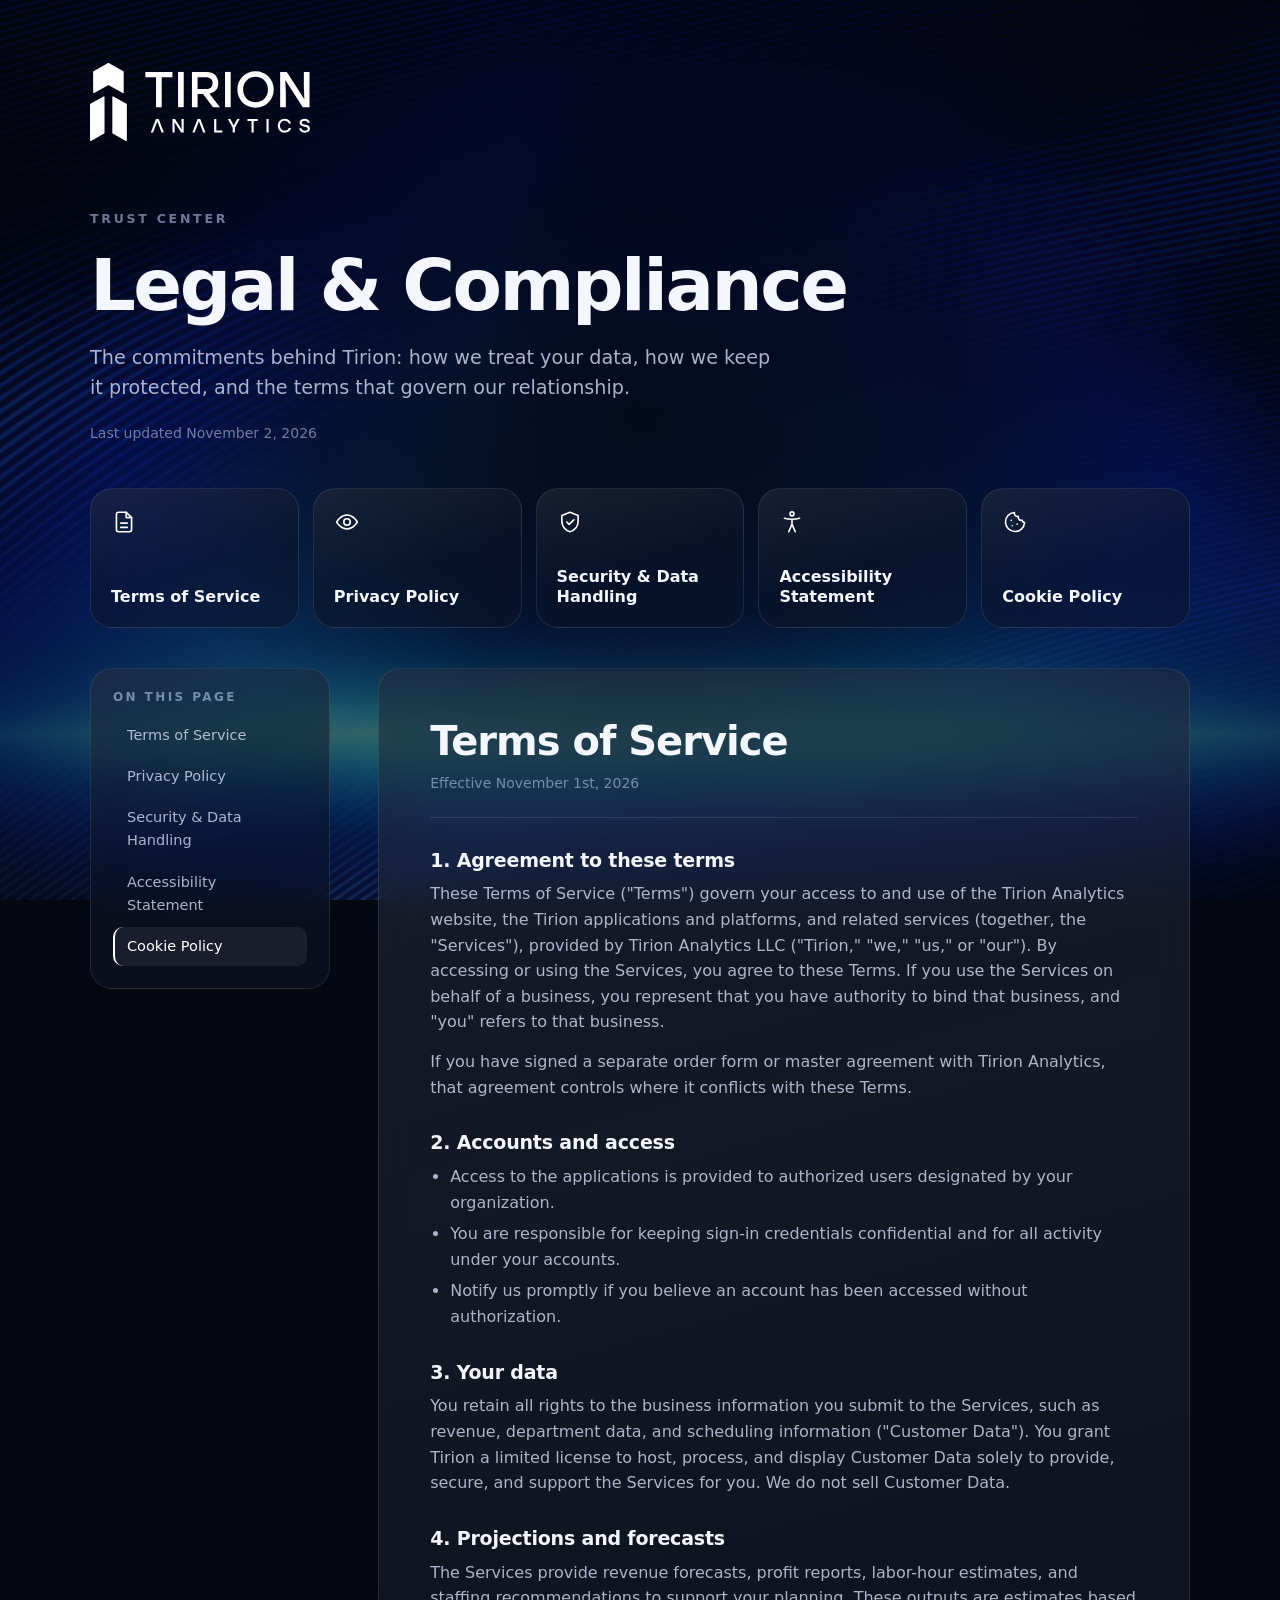
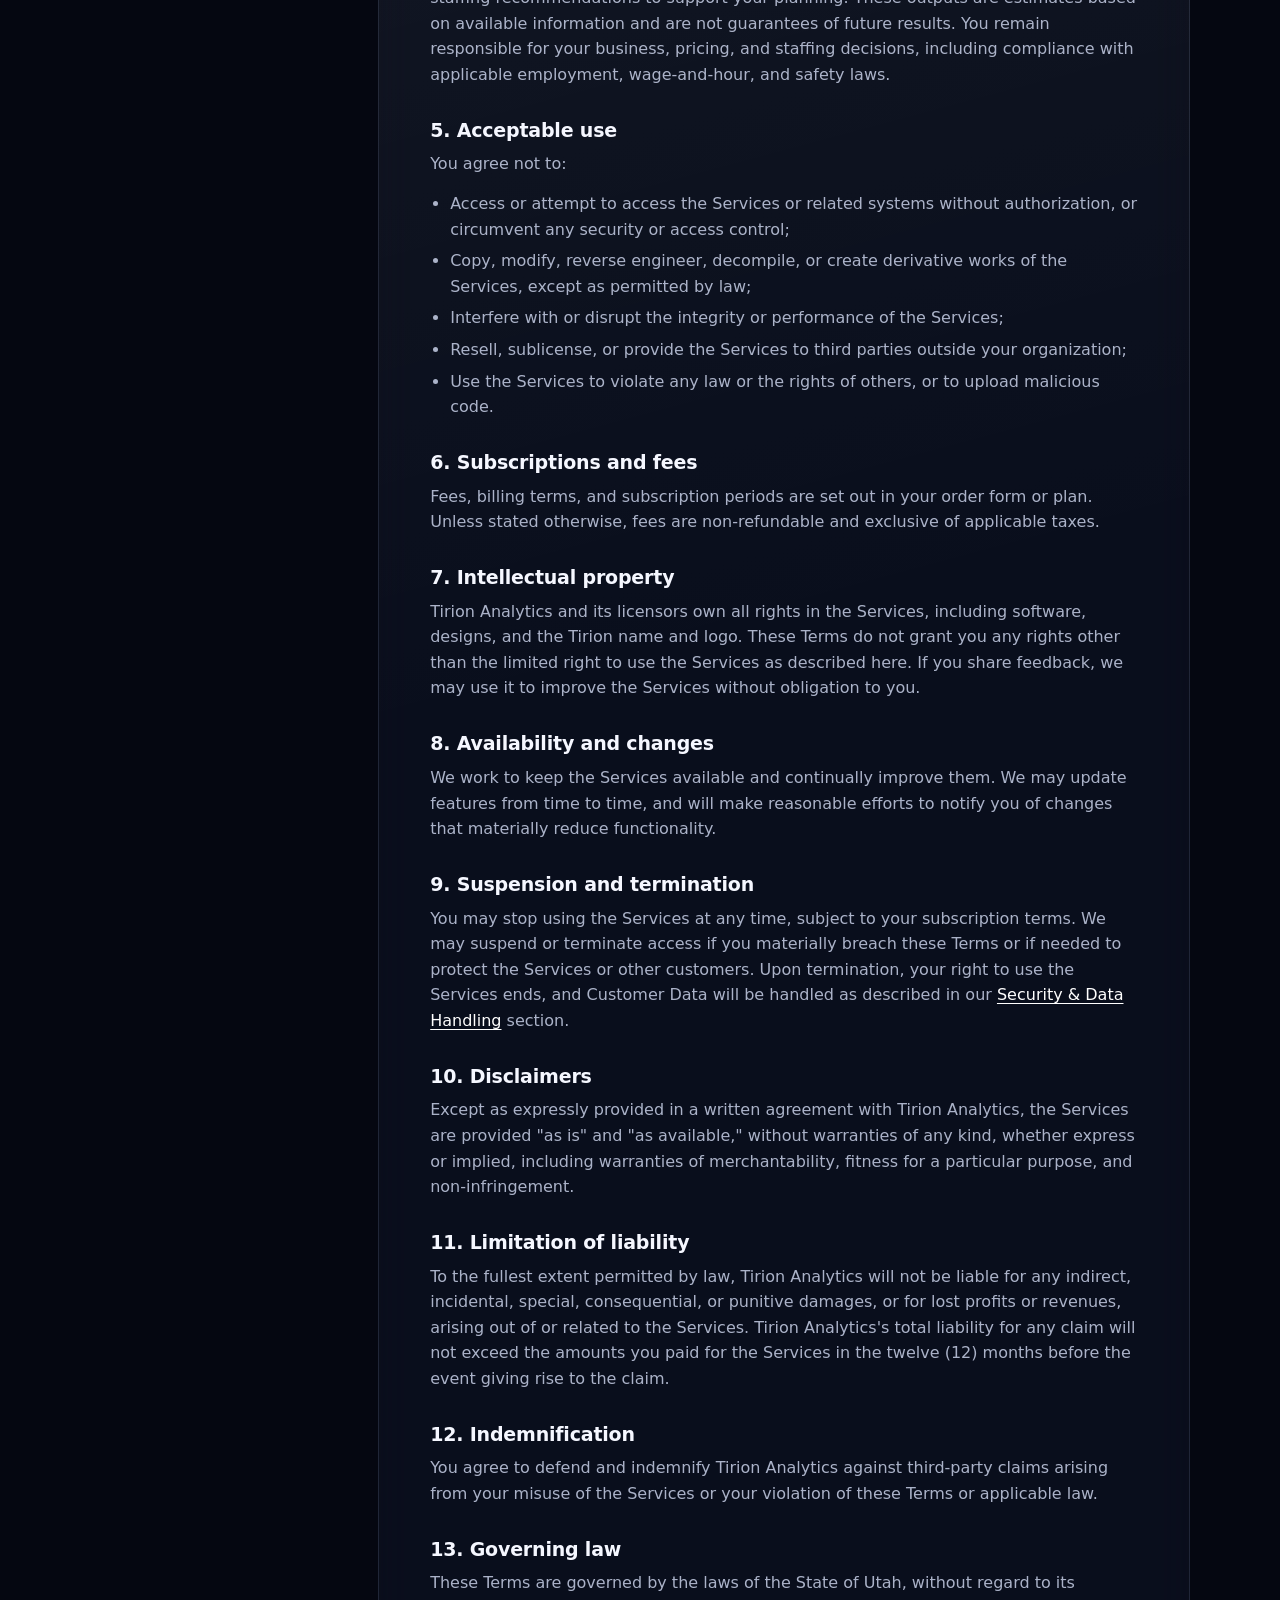
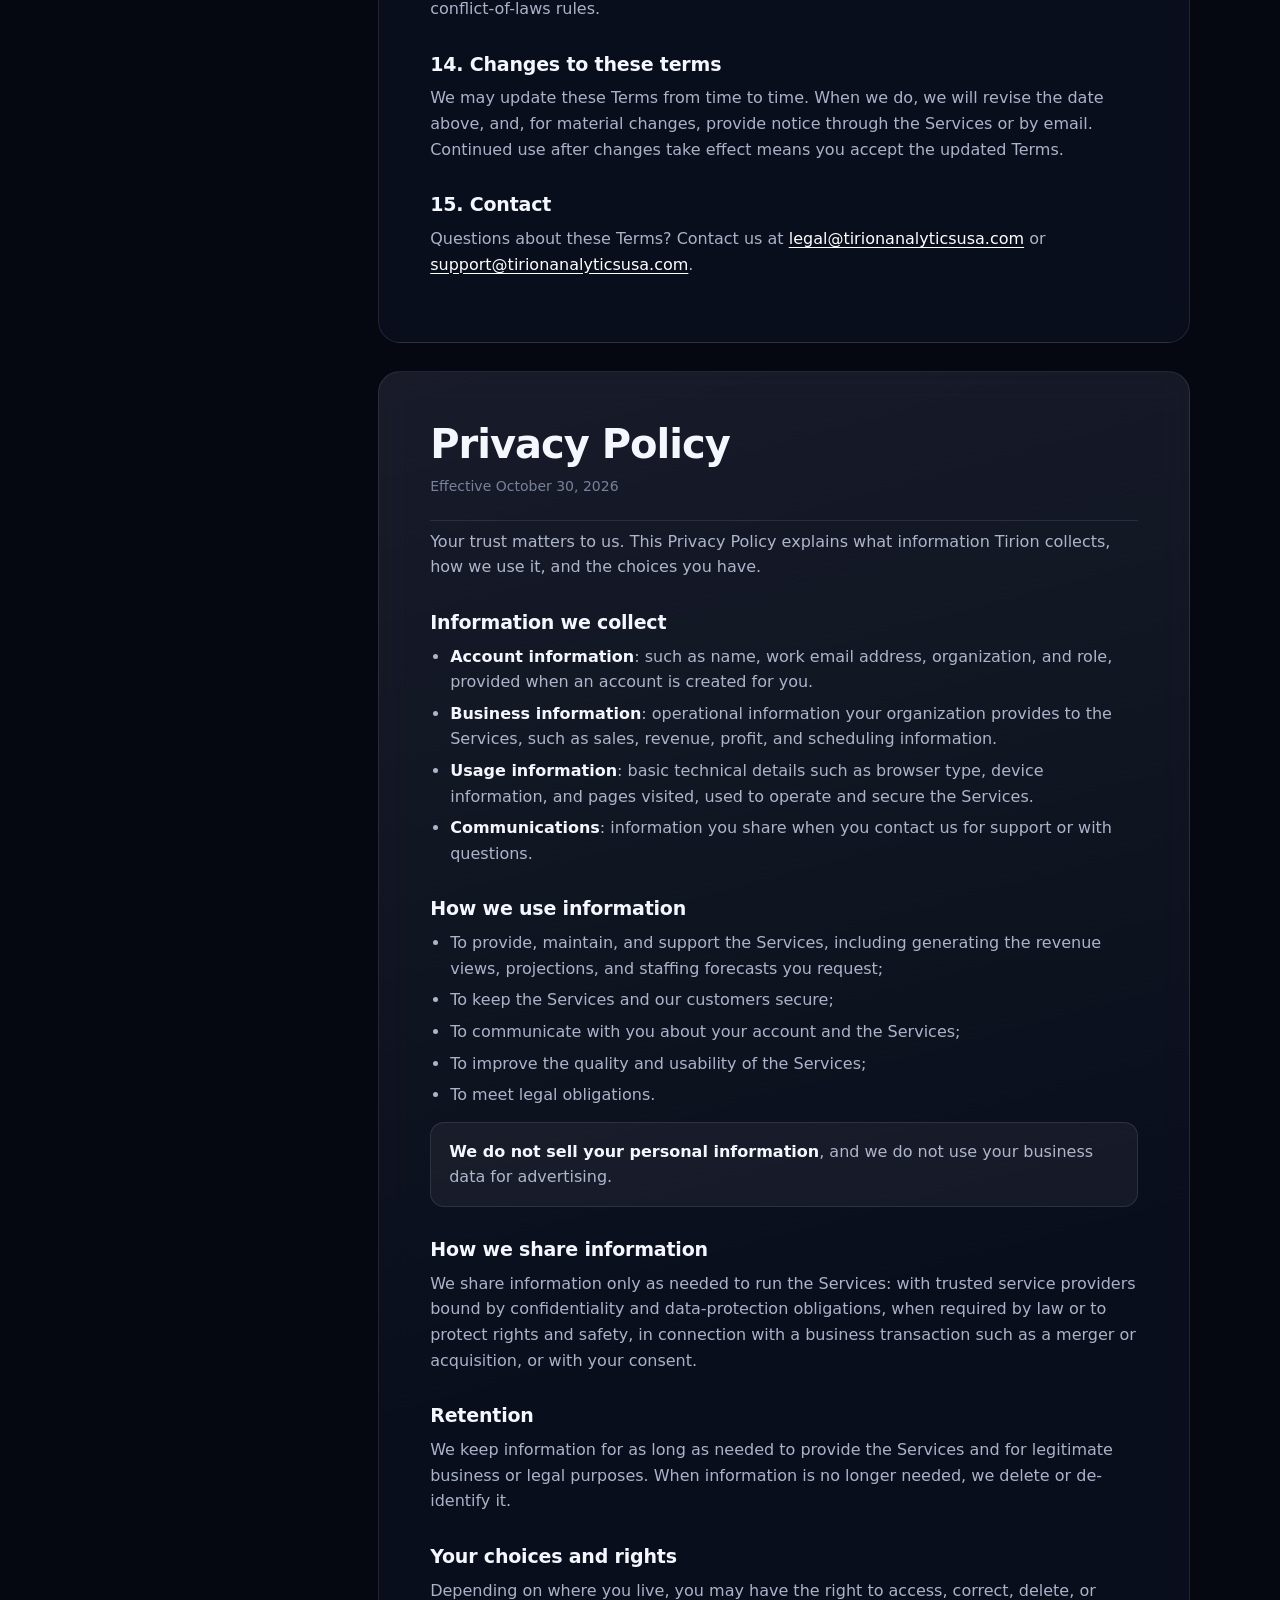
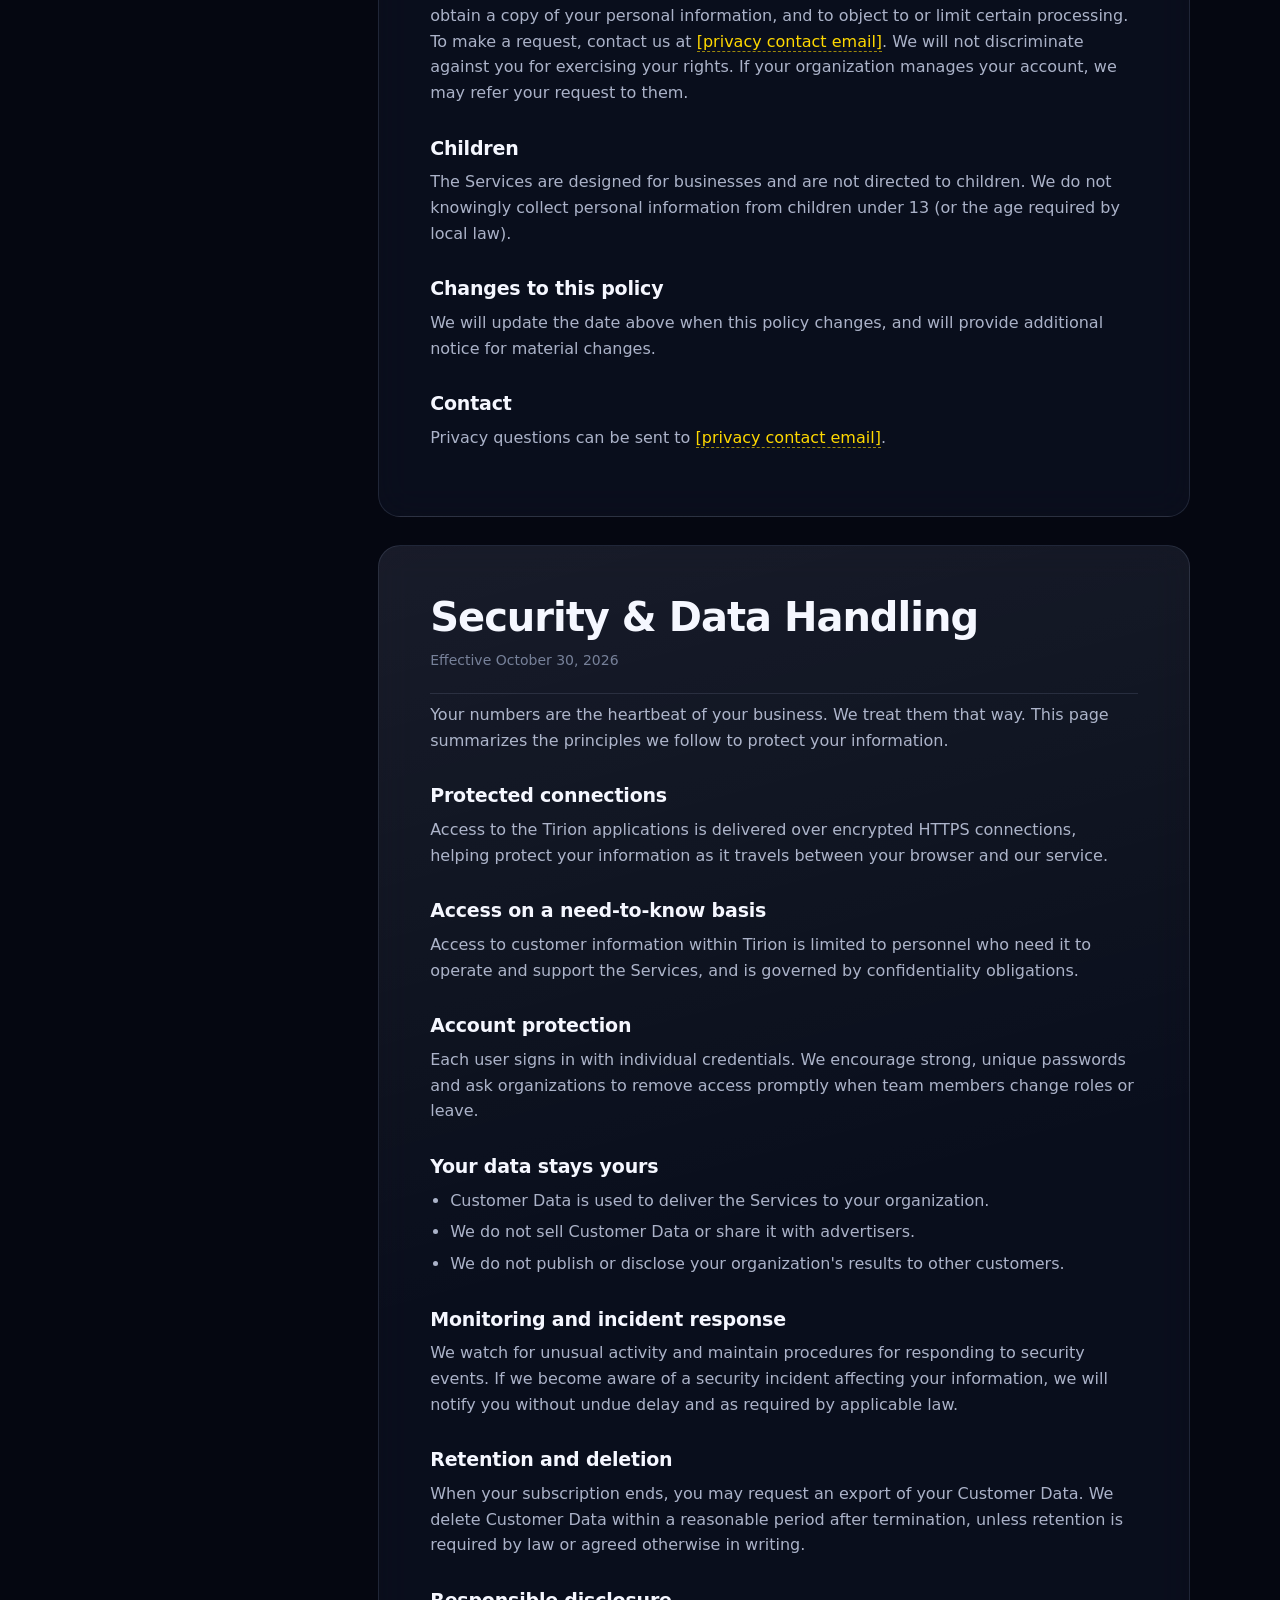
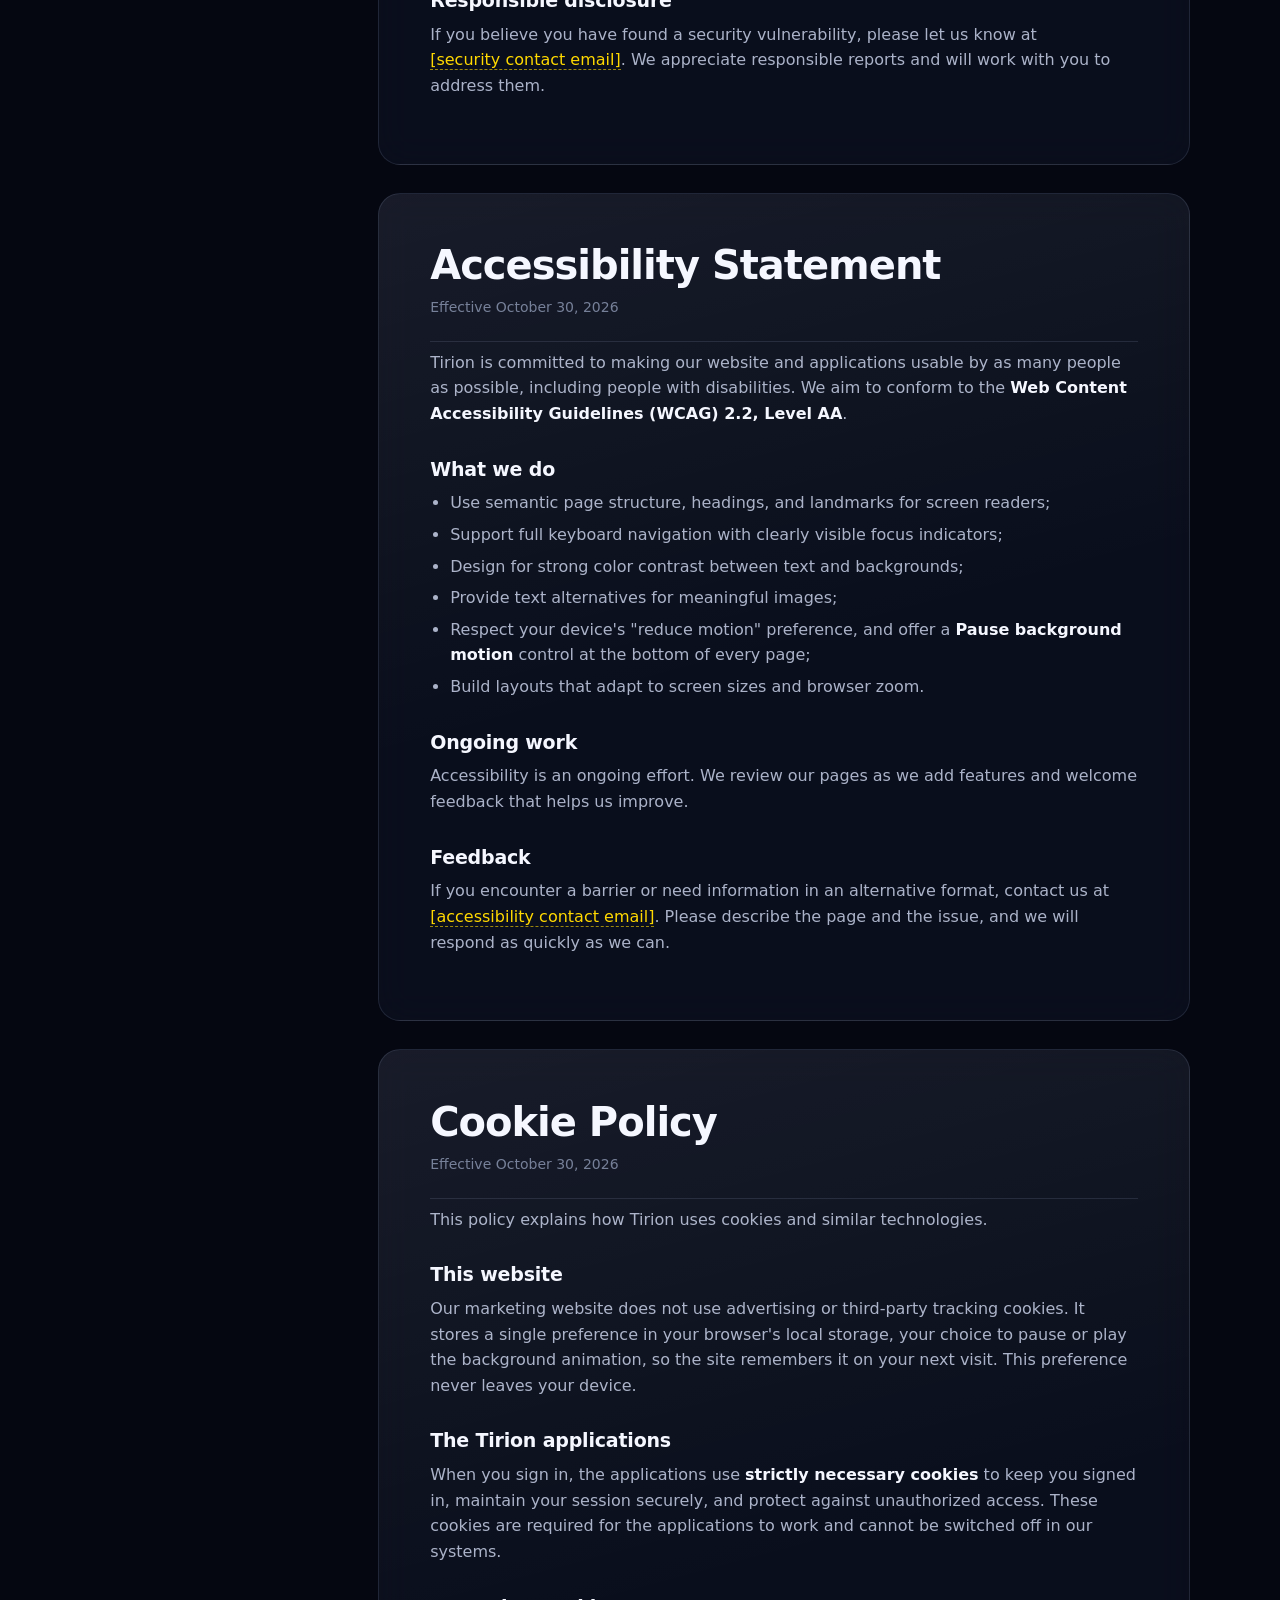
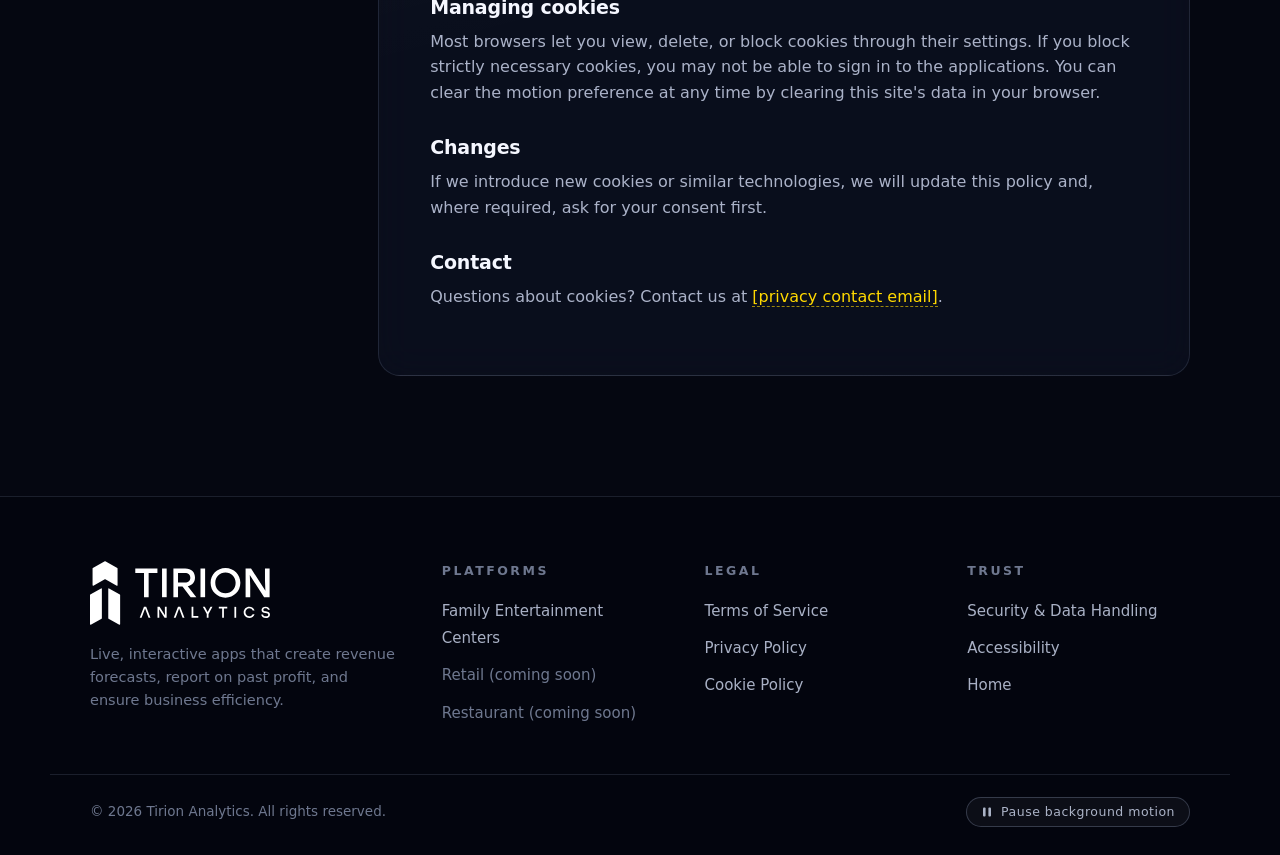
==== compliance.html @ 9e5b2a6c "Update Terms of Service (effective November 1st, 2026) Replace the Terms section with the reviewed t" ====
<!doctype html>
<html lang="en">
<head>
  <meta charset="utf-8">
  <meta name="viewport" content="width=device-width, initial-scale=1">
  <meta name="theme-color" content="#050711">
  <title>Legal &amp; Compliance | Tirion Analytics</title>
  <meta name="description" content="Tirion Analytics Terms of Service, Privacy Policy, Security & Data Handling, Accessibility Statement, and Cookie Policy.">
  <link rel="icon" href="assets/favicon.svg" type="image/svg+xml">
  <link rel="stylesheet" href="assets/site.css?v=2">
  <script>document.documentElement.classList.add('js');</script>
</head>
<body class="page-legal" data-theme="blue">
  <a class="skip" href="#main">Skip to content</a>

  <div class="scene" aria-hidden="true">
    <canvas id="waves"></canvas>
    <canvas id="prism"></canvas>
    <div class="scrim"></div>
    <div class="vignette"></div>
    <div class="veil"></div>
  </div>

  <div class="site">
    <main id="main">
      <section class="legal-hero">
        <div class="wrap">
          <a class="legal-logo" href="/"><img src="assets/tirion-logo-white.svg" alt="Tirion Analytics home" width="220" height="78"></a>
          <p class="kicker">Trust center</p>
          <h1>Legal &amp; Compliance</h1>
          <p class="lede">The commitments behind Tirion: how we treat your data, how we keep it protected, and the terms that govern our relationship.</p>
          <p class="legal-meta">Last updated November 2, 2026</p>

          <nav class="doc-cards" aria-label="Legal documents">
            <a class="doc-card glass" href="#terms">
              <svg viewBox="0 0 24 24" fill="none" stroke="currentColor" stroke-linecap="round" stroke-linejoin="round" aria-hidden="true"><path d="M14 3H7a2 2 0 0 0-2 2v14a2 2 0 0 0 2 2h10a2 2 0 0 0 2-2V8Z"/><path d="M14 3v5h5M9 13h6M9 17h6"/></svg>
              <span>Terms of Service</span>
            </a>
            <a class="doc-card glass" href="#privacy">
              <svg viewBox="0 0 24 24" fill="none" stroke="currentColor" stroke-linecap="round" stroke-linejoin="round" aria-hidden="true"><path d="M2.5 12S6 5.5 12 5.5 21.5 12 21.5 12 18 18.5 12 18.5 2.5 12 2.5 12Z"/><circle cx="12" cy="12" r="3"/></svg>
              <span>Privacy Policy</span>
            </a>
            <a class="doc-card glass" href="#security">
              <svg viewBox="0 0 24 24" fill="none" stroke="currentColor" stroke-linecap="round" stroke-linejoin="round" aria-hidden="true"><path d="M12 3 4.5 6v5.5c0 4.6 3.2 8.4 7.5 9.5 4.3-1.1 7.5-4.9 7.5-9.5V6Z"/><path d="m9 12 2.2 2.2L15.5 10"/></svg>
              <span>Security &amp; Data Handling</span>
            </a>
            <a class="doc-card glass" href="#accessibility">
              <svg viewBox="0 0 24 24" fill="none" stroke="currentColor" stroke-linecap="round" stroke-linejoin="round" aria-hidden="true"><circle cx="12" cy="4.5" r="1.8"/><path d="M5 8.5c2.3.7 4.6 1 7 1s4.7-.3 7-1M12 9.5V14m0 0-3 7m3-7 3 7"/></svg>
              <span>Accessibility Statement</span>
            </a>
            <a class="doc-card glass" href="#cookies">
              <svg viewBox="0 0 24 24" fill="none" stroke="currentColor" stroke-linecap="round" stroke-linejoin="round" aria-hidden="true"><path d="M20.8 12.6A8.8 8.8 0 1 1 11.4 3.2a3 3 0 0 0 3.6 3.6 3 3 0 0 0 3.6 3.6 3 3 0 0 0 2.2 2.2Z"/><path d="M8.5 10.5h.01M9.5 15.5h.01M14 14h.01"/></svg>
              <span>Cookie Policy</span>
            </a>
          </nav>
        </div>
      </section>

      <div class="wrap legal-layout">
        <aside class="toc glass" aria-label="On this page">
          <h2>On this page</h2>
          <ol>
            <li><a href="#terms">Terms of Service</a></li>
            <li><a href="#privacy">Privacy Policy</a></li>
            <li><a href="#security">Security &amp; Data Handling</a></li>
            <li><a href="#accessibility">Accessibility Statement</a></li>
            <li><a href="#cookies">Cookie Policy</a></li>
          </ol>
        </aside>

        <div class="docs">
          <!-- Terms of Service -->
          <article class="doc glass" id="terms" aria-labelledby="terms-title">
            <header>
              <h2 id="terms-title">Terms of Service</h2>
              <p>Effective November 1st, 2026</p>
            </header>

            <h3>1. Agreement to these terms</h3>
            <p>These Terms of Service ("Terms") govern your access to and use of the Tirion Analytics website, the Tirion applications and platforms, and related services (together, the "Services"), provided by Tirion Analytics LLC ("Tirion," "we," "us," or "our"). By accessing or using the Services, you agree to these Terms. If you use the Services on behalf of a business, you represent that you have authority to bind that business, and "you" refers to that business.</p>
            <p>If you have signed a separate order form or master agreement with Tirion Analytics, that agreement controls where it conflicts with these Terms.</p>

            <h3>2. Accounts and access</h3>
            <ul>
              <li>Access to the applications is provided to authorized users designated by your organization.</li>
              <li>You are responsible for keeping sign-in credentials confidential and for all activity under your accounts.</li>
              <li>Notify us promptly if you believe an account has been accessed without authorization.</li>
            </ul>

            <h3>3. Your data</h3>
            <p>You retain all rights to the business information you submit to the Services, such as revenue, department data, and scheduling information ("Customer Data"). You grant Tirion a limited license to host, process, and display Customer Data solely to provide, secure, and support the Services for you. We do not sell Customer Data.</p>

            <h3>4. Projections and forecasts</h3>
            <p>The Services provide revenue forecasts, profit reports, labor-hour estimates, and staffing recommendations to support your planning. These outputs are estimates based on available information and are not guarantees of future results. You remain responsible for your business, pricing, and staffing decisions, including compliance with applicable employment, wage-and-hour, and safety laws.</p>

            <h3>5. Acceptable use</h3>
            <p>You agree not to:</p>
            <ul>
              <li>Access or attempt to access the Services or related systems without authorization, or circumvent any security or access control;</li>
              <li>Copy, modify, reverse engineer, decompile, or create derivative works of the Services, except as permitted by law;</li>
              <li>Interfere with or disrupt the integrity or performance of the Services;</li>
              <li>Resell, sublicense, or provide the Services to third parties outside your organization;</li>
              <li>Use the Services to violate any law or the rights of others, or to upload malicious code.</li>
            </ul>

            <h3>6. Subscriptions and fees</h3>
            <p>Fees, billing terms, and subscription periods are set out in your order form or plan. Unless stated otherwise, fees are non-refundable and exclusive of applicable taxes.</p>

            <h3>7. Intellectual property</h3>
            <p>Tirion Analytics and its licensors own all rights in the Services, including software, designs, and the Tirion name and logo. These Terms do not grant you any rights other than the limited right to use the Services as described here. If you share feedback, we may use it to improve the Services without obligation to you.</p>

            <h3>8. Availability and changes</h3>
            <p>We work to keep the Services available and continually improve them. We may update features from time to time, and will make reasonable efforts to notify you of changes that materially reduce functionality.</p>

            <h3>9. Suspension and termination</h3>
            <p>You may stop using the Services at any time, subject to your subscription terms. We may suspend or terminate access if you materially breach these Terms or if needed to protect the Services or other customers. Upon termination, your right to use the Services ends, and Customer Data will be handled as described in our <a href="#security">Security &amp; Data Handling</a> section.</p>

            <h3>10. Disclaimers</h3>
            <p>Except as expressly provided in a written agreement with Tirion Analytics, the Services are provided "as is" and "as available," without warranties of any kind, whether express or implied, including warranties of merchantability, fitness for a particular purpose, and non-infringement.</p>

            <h3>11. Limitation of liability</h3>
            <p>To the fullest extent permitted by law, Tirion Analytics will not be liable for any indirect, incidental, special, consequential, or punitive damages, or for lost profits or revenues, arising out of or related to the Services. Tirion Analytics's total liability for any claim will not exceed the amounts you paid for the Services in the twelve (12) months before the event giving rise to the claim.</p>

            <h3>12. Indemnification</h3>
            <p>You agree to defend and indemnify Tirion Analytics against third-party claims arising from your misuse of the Services or your violation of these Terms or applicable law.</p>

            <h3>13. Governing law</h3>
            <p>These Terms are governed by the laws of the State of Utah, without regard to its conflict-of-laws rules.</p>

            <h3>14. Changes to these terms</h3>
            <p>We may update these Terms from time to time. When we do, we will revise the date above, and, for material changes, provide notice through the Services or by email. Continued use after changes take effect means you accept the updated Terms.</p>

            <h3>15. Contact</h3>
            <p>Questions about these Terms? Contact us at <a href="mailto:legal@tirionanalyticsusa.com">legal@tirionanalyticsusa.com</a> or <a href="mailto:support@tirionanalyticsusa.com">support@tirionanalyticsusa.com</a>.</p>
          </article>

          <!-- Privacy Policy -->
          <article class="doc glass" id="privacy" aria-labelledby="privacy-title">
            <header>
              <h2 id="privacy-title">Privacy Policy</h2>
              <p>Effective October 30, 2026</p>
            </header>

            <p>Your trust matters to us. This Privacy Policy explains what information Tirion collects, how we use it, and the choices you have.</p>

            <h3>Information we collect</h3>
            <ul>
              <li><strong>Account information</strong>: such as name, work email address, organization, and role, provided when an account is created for you.</li>
              <li><strong>Business information</strong>: operational information your organization provides to the Services, such as sales, revenue, profit, and scheduling information.</li>
              <li><strong>Usage information</strong>: basic technical details such as browser type, device information, and pages visited, used to operate and secure the Services.</li>
              <li><strong>Communications</strong>: information you share when you contact us for support or with questions.</li>
            </ul>

            <h3>How we use information</h3>
            <ul>
              <li>To provide, maintain, and support the Services, including generating the revenue views, projections, and staffing forecasts you request;</li>
              <li>To keep the Services and our customers secure;</li>
              <li>To communicate with you about your account and the Services;</li>
              <li>To improve the quality and usability of the Services;</li>
              <li>To meet legal obligations.</li>
            </ul>

            <div class="callout"><p><strong>We do not sell your personal information</strong>, and we do not use your business data for advertising.</p></div>

            <h3>How we share information</h3>
            <p>We share information only as needed to run the Services: with trusted service providers bound by confidentiality and data-protection obligations, when required by law or to protect rights and safety, in connection with a business transaction such as a merger or acquisition, or with your consent.</p>

            <h3>Retention</h3>
            <p>We keep information for as long as needed to provide the Services and for legitimate business or legal purposes. When information is no longer needed, we delete or de-identify it.</p>

            <h3>Your choices and rights</h3>
            <p>Depending on where you live, you may have the right to access, correct, delete, or obtain a copy of your personal information, and to object to or limit certain processing. To make a request, contact us at <span class="tbd">[privacy contact email]</span>. We will not discriminate against you for exercising your rights. If your organization manages your account, we may refer your request to them.</p>

            <h3>Children</h3>
            <p>The Services are designed for businesses and are not directed to children. We do not knowingly collect personal information from children under 13 (or the age required by local law).</p>

            <h3>Changes to this policy</h3>
            <p>We will update the date above when this policy changes, and will provide additional notice for material changes.</p>

            <h3>Contact</h3>
            <p>Privacy questions can be sent to <span class="tbd">[privacy contact email]</span>.</p>
          </article>

          <!-- Security & Data Handling -->
          <article class="doc glass" id="security" aria-labelledby="security-title">
            <header>
              <h2 id="security-title">Security &amp; Data Handling</h2>
              <p>Effective October 30, 2026</p>
            </header>

            <p>Your numbers are the heartbeat of your business. We treat them that way. This page summarizes the principles we follow to protect your information.</p>

            <h3>Protected connections</h3>
            <p>Access to the Tirion applications is delivered over encrypted HTTPS connections, helping protect your information as it travels between your browser and our service.</p>

            <h3>Access on a need-to-know basis</h3>
            <p>Access to customer information within Tirion is limited to personnel who need it to operate and support the Services, and is governed by confidentiality obligations.</p>

            <h3>Account protection</h3>
            <p>Each user signs in with individual credentials. We encourage strong, unique passwords and ask organizations to remove access promptly when team members change roles or leave.</p>

            <h3>Your data stays yours</h3>
            <ul>
              <li>Customer Data is used to deliver the Services to your organization.</li>
              <li>We do not sell Customer Data or share it with advertisers.</li>
              <li>We do not publish or disclose your organization's results to other customers.</li>
            </ul>

            <h3>Monitoring and incident response</h3>
            <p>We watch for unusual activity and maintain procedures for responding to security events. If we become aware of a security incident affecting your information, we will notify you without undue delay and as required by applicable law.</p>

            <h3>Retention and deletion</h3>
            <p>When your subscription ends, you may request an export of your Customer Data. We delete Customer Data within a reasonable period after termination, unless retention is required by law or agreed otherwise in writing.</p>

            <h3>Responsible disclosure</h3>
            <p>If you believe you have found a security vulnerability, please let us know at <span class="tbd">[security contact email]</span>. We appreciate responsible reports and will work with you to address them.</p>
          </article>

          <!-- Accessibility -->
          <article class="doc glass" id="accessibility" aria-labelledby="accessibility-title">
            <header>
              <h2 id="accessibility-title">Accessibility Statement</h2>
              <p>Effective October 30, 2026</p>
            </header>

            <p>Tirion is committed to making our website and applications usable by as many people as possible, including people with disabilities. We aim to conform to the <strong>Web Content Accessibility Guidelines (WCAG) 2.2, Level AA</strong>.</p>

            <h3>What we do</h3>
            <ul>
              <li>Use semantic page structure, headings, and landmarks for screen readers;</li>
              <li>Support full keyboard navigation with clearly visible focus indicators;</li>
              <li>Design for strong color contrast between text and backgrounds;</li>
              <li>Provide text alternatives for meaningful images;</li>
              <li>Respect your device's "reduce motion" preference, and offer a <strong>Pause background motion</strong> control at the bottom of every page;</li>
              <li>Build layouts that adapt to screen sizes and browser zoom.</li>
            </ul>

            <h3>Ongoing work</h3>
            <p>Accessibility is an ongoing effort. We review our pages as we add features and welcome feedback that helps us improve.</p>

            <h3>Feedback</h3>
            <p>If you encounter a barrier or need information in an alternative format, contact us at <span class="tbd">[accessibility contact email]</span>. Please describe the page and the issue, and we will respond as quickly as we can.</p>
          </article>

          <!-- Cookies -->
          <article class="doc glass" id="cookies" aria-labelledby="cookies-title">
            <header>
              <h2 id="cookies-title">Cookie Policy</h2>
              <p>Effective October 30, 2026</p>
            </header>

            <p>This policy explains how Tirion uses cookies and similar technologies.</p>

            <h3>This website</h3>
            <p>Our marketing website does not use advertising or third-party tracking cookies. It stores a single preference in your browser's local storage, your choice to pause or play the background animation, so the site remembers it on your next visit. This preference never leaves your device.</p>

            <h3>The Tirion applications</h3>
            <p>When you sign in, the applications use <strong>strictly necessary cookies</strong> to keep you signed in, maintain your session securely, and protect against unauthorized access. These cookies are required for the applications to work and cannot be switched off in our systems.</p>

            <h3>Managing cookies</h3>
            <p>Most browsers let you view, delete, or block cookies through their settings. If you block strictly necessary cookies, you may not be able to sign in to the applications. You can clear the motion preference at any time by clearing this site's data in your browser.</p>

            <h3>Changes</h3>
            <p>If we introduce new cookies or similar technologies, we will update this policy and, where required, ask for your consent first.</p>

            <h3>Contact</h3>
            <p>Questions about cookies? Contact us at <span class="tbd">[privacy contact email]</span>.</p>
          </article>
        </div>
      </div>
    </main>

    <footer class="footer">
      <div class="wrap footer-grid">
        <div class="footer-brand">
          <img src="assets/tirion-logo-white.svg" alt="Tirion Analytics" width="180" height="64">
          <p>Live, interactive apps that create revenue forecasts, report on past profit, and ensure business efficiency.</p>
        </div>
        <div>
          <h4>Platforms</h4>
          <ul>
            <li><a href="/fec">Family Entertainment Centers</a></li>
            <li><span class="footer-soon">Retail (coming soon)</span></li>
            <li><span class="footer-soon">Restaurant (coming soon)</span></li>
          </ul>
        </div>
        <div>
          <h4>Legal</h4>
          <ul>
            <li><a href="#terms">Terms of Service</a></li>
            <li><a href="#privacy">Privacy Policy</a></li>
            <li><a href="#cookies">Cookie Policy</a></li>
          </ul>
        </div>
        <div>
          <h4>Trust</h4>
          <ul>
            <li><a href="#security">Security &amp; Data Handling</a></li>
            <li><a href="#accessibility">Accessibility</a></li>
            <li><a href="/">Home</a></li>
          </ul>
        </div>
      </div>
      <div class="wrap footer-bottom">
        <span>&copy; 2026 Tirion Analytics. All rights reserved.</span>
        <button class="motion-toggle" type="button" data-motion-toggle aria-pressed="false">Pause background motion</button>
      </div>
    </footer>
  </div>

  <script src="assets/background.js?v=2"></script>
  <script src="assets/site.js?v=2"></script>
</body>
</html>
---- assets/site.css ----
/* Tirion Analytics — marketing site styles */
:root {
  color-scheme: dark;
  --bg: #050711;
  --bg-2: #080d1d;
  --ink: #f5f7ff;
  --ink-2: rgba(222, 231, 255, .76);
  --ink-3: rgba(196, 210, 245, .56);
  --line: rgba(196, 212, 255, .12);
  --line-2: rgba(196, 212, 255, .22);
  --glass: rgba(8, 13, 30, .55);
  --glass-2: rgba(11, 18, 40, .72);
  --blue: #0026ff;
  --yellow: #ffd900;
  --rose: #f43f5e;
  --brand-line: linear-gradient(90deg, var(--blue), var(--yellow) 50%, var(--rose));
  --radius: 22px;
  --max: 1180px;
  --gutter: clamp(16px, 4vw, 40px);
  --font: "Inter", ui-sans-serif, system-ui, -apple-system, "Segoe UI", Roboto, "Helvetica Neue", Arial, sans-serif;
  --ease: cubic-bezier(.2, .7, .2, 1);
}

*, *::before, *::after { box-sizing: border-box; }
html { scroll-behavior: smooth; -webkit-text-size-adjust: 100%; scroll-padding-top: 96px; }
body {
  margin: 0;
  min-height: 100vh;
  color: var(--ink);
  background: var(--bg);
  font-family: var(--font);
  font-size: 17px;
  line-height: 1.6;
  -webkit-font-smoothing: antialiased;
  overflow-x: hidden;
}
img, svg { display: block; max-width: 100%; }
a { color: inherit; }
::selection { background: rgba(160, 185, 255, .35); }

.visually-hidden {
  position: absolute !important; width: 1px; height: 1px; padding: 0; margin: -1px;
  overflow: hidden; clip: rect(0 0 0 0); white-space: nowrap; border: 0;
}
.skip {
  position: fixed; left: 16px; top: -60px; z-index: 100;
  background: #fff; color: var(--bg); padding: 10px 16px; border-radius: 10px;
  font-weight: 600; text-decoration: none; transition: top .2s;
}
.skip:focus { top: 16px; }
:focus-visible { outline: 2px solid #fff; outline-offset: 3px; border-radius: 6px; }

/* ---------- Background scene ---------- */
.scene {
  position: fixed; inset: 0; z-index: 0; overflow: hidden; isolation: isolate; pointer-events: none;
  background:
    radial-gradient(ellipse 53% 49% at 50% 48%, rgba(32, 66, 143, .15) 0%, transparent 77%),
    radial-gradient(ellipse 67% 72% at 82% 18%, rgba(22, 40, 90, .07), transparent 84%),
    linear-gradient(135deg, #03050e 0%, #080d1d 51%, #040611 100%);
}
.scene canvas { position: absolute; inset: 0; width: 100%; height: 100%; display: block; }
#waves {
  z-index: 1;
  -webkit-mask-image: radial-gradient(ellipse 58% 67% at 50% 50%, rgba(0,0,0,.24) 0%, rgba(0,0,0,.43) 33%, rgba(0,0,0,.80) 68%, #000 100%);
          mask-image: radial-gradient(ellipse 58% 67% at 50% 50%, rgba(0,0,0,.24) 0%, rgba(0,0,0,.43) 33%, rgba(0,0,0,.80) 68%, #000 100%);
}
/* Prism is softened so the white glow frames the content instead of washing it out. */
#prism { z-index: 2; opacity: .55; }
.scene .scrim {
  position: absolute; inset: 0; z-index: 3;
  background:
    linear-gradient(180deg, rgba(4, 6, 15, .55) 0%, rgba(4, 6, 15, .2) 28%, transparent 45%),
    radial-gradient(ellipse 50% 46% at 50% 47%, rgba(4, 6, 15, .74) 0%, rgba(4, 6, 15, .5) 50%, transparent 85%);
}
.scene .vignette {
  position: absolute; inset: 0; z-index: 3;
  background: radial-gradient(ellipse 82% 82% at 50% 48%, transparent 42%, rgba(0, 0, 7, .36) 100%);
}
.scene .veil {
  position: absolute; inset: 0; z-index: 4; opacity: 0;
  background: rgba(4, 6, 15, .9);
  transition: opacity .25s linear;
}
.page-legal .scene .veil { opacity: .58; }

/* Blue theme (FEC page), from tirion-blue-prism-and-bright-blue-waves-combined.html */
[data-theme="blue"] .scene {
  background:
    radial-gradient(ellipse 68% 62% at 49% 50%, rgba(12, 38, 100, .33) 0%, transparent 75%),
    linear-gradient(135deg, #030611 0%, #080d22 49%, #040715 100%);
}
[data-theme="blue"] #waves {
  opacity: .74;
  -webkit-mask-image: radial-gradient(ellipse 55% 70% at 50% 50%, rgba(0,0,0,.17) 0%, rgba(0,0,0,.33) 29%, rgba(0,0,0,.70) 67%, #000 100%);
          mask-image: radial-gradient(ellipse 55% 70% at 50% 50%, rgba(0,0,0,.17) 0%, rgba(0,0,0,.33) 29%, rgba(0,0,0,.70) 67%, #000 100%);
}
[data-theme="blue"] #prism { opacity: .8; }

.site { position: relative; z-index: 1; }

/* ---------- Navigation ---------- */
.nav {
  position: fixed; top: 0; left: 0; right: 0; z-index: 50;
  background: linear-gradient(180deg, rgba(4, 6, 15, .55), rgba(4, 6, 15, 0));
  transition: background .35s var(--ease), border-color .35s var(--ease), backdrop-filter .35s;
  border-bottom: 1px solid transparent;
}
.nav.is-solid {
  background: rgba(5, 7, 17, .66);
  -webkit-backdrop-filter: blur(16px) saturate(1.3);
          backdrop-filter: blur(16px) saturate(1.3);
  border-bottom-color: var(--line);
}
.nav-inner {
  max-width: var(--max); margin: 0 auto; height: 72px; padding: 0 var(--gutter);
  display: flex; align-items: center; gap: 28px;
}
.brand { display: inline-flex; align-items: center; gap: 12px; text-decoration: none; font-weight: 600; letter-spacing: .14em; font-size: 14px; text-transform: uppercase; }
.brand img { width: 15px; height: auto; }
.nav-links { display: flex; gap: 4px; margin-left: auto; list-style: none; padding: 0; margin-top: 0; margin-bottom: 0; }
.nav-links a {
  display: inline-block; padding: 8px 14px; border-radius: 999px;
  color: var(--ink-2); text-decoration: none; font-size: 14.5px; font-weight: 500;
  transition: color .2s, background .2s;
}
.nav-links a:hover, .nav-links a[aria-current="page"] { color: var(--ink); background: rgba(255, 255, 255, .06); }
.nav .btn { margin-left: 8px; }
@media (max-width: 860px) {
  .nav-links { display: none; }
  .nav .btn { margin-left: auto; }
}

/* ---------- Buttons ---------- */
.btn {
  display: inline-flex; align-items: center; justify-content: center; gap: .6em;
  height: 46px; padding: 0 22px; border-radius: 999px;
  font: 600 15px/1 var(--font); letter-spacing: .01em; text-decoration: none; white-space: nowrap;
  transition: transform .25s var(--ease), box-shadow .25s var(--ease), background .25s, border-color .25s, color .25s;
  cursor: pointer;
}
.btn svg { width: 16px; height: 16px; transition: transform .25s var(--ease); }
.btn:hover svg { transform: translateX(3px); }
.btn-primary {
  background: #fff; color: var(--bg); border: 1px solid #fff;
  box-shadow: 0 10px 40px -12px rgba(170, 195, 255, .65);
}
.btn-primary:hover { transform: translateY(-1px); box-shadow: 0 16px 50px -12px rgba(190, 210, 255, .85); }
.btn-ghost {
  color: var(--ink); border: 1px solid var(--line-2); background: rgba(255, 255, 255, .04);
  -webkit-backdrop-filter: blur(10px); backdrop-filter: blur(10px);
}
.btn-ghost:hover { border-color: rgba(255, 255, 255, .45); background: rgba(255, 255, 255, .08); }
.btn-sm { height: 38px; padding: 0 18px; font-size: 14px; }

/* ---------- Layout ---------- */
.wrap { max-width: var(--max); margin: 0 auto; padding: 0 var(--gutter); }
.section { padding: clamp(84px, 12vw, 150px) 0; }
.kicker {
  display: inline-flex; align-items: center; gap: 10px; margin: 0 0 20px;
  font-size: 12.5px; font-weight: 600; letter-spacing: .22em; text-transform: uppercase; color: var(--ink-3);
}
h1, h2, h3 { margin: 0; font-weight: 600; letter-spacing: -.025em; }
h2 { font-size: clamp(34px, 4.8vw, 58px); line-height: 1.04; max-width: 17ch; }
h3 { font-size: clamp(22px, 2.2vw, 28px); line-height: 1.15; }
.lede { font-size: clamp(17px, 1.5vw, 20px); color: var(--ink-2); max-width: 56ch; margin: 22px 0 0; }
.glass {
  background: linear-gradient(165deg, rgba(255, 255, 255, .075), rgba(255, 255, 255, .015) 55%), var(--glass);
  border: 1px solid var(--line);
  border-radius: var(--radius);
  -webkit-backdrop-filter: blur(18px) saturate(1.25);
          backdrop-filter: blur(18px) saturate(1.25);
}

/* ---------- Hero ---------- */
.hero {
  min-height: 100vh; min-height: 100svh;
  display: flex; flex-direction: column; align-items: center; justify-content: center;
  text-align: center; padding: 110px var(--gutter) 90px; position: relative;
}
.hero-logo {
  width: min(820px, 90vw); height: auto; margin: 0 auto;
  filter: drop-shadow(0 0 28px rgba(150, 180, 255, .35)) drop-shadow(0 2px 40px rgba(3, 5, 14, .85));
}
.hero-eyebrow {
  margin: clamp(30px, 5vh, 52px) 0 0; font-size: 13px; font-weight: 600;
  letter-spacing: .26em; text-transform: uppercase; color: rgba(222, 231, 255, .8);
  text-shadow: 0 1px 16px rgba(3, 5, 14, .9);
}
.hero-title {
  margin: 16px auto 0; max-width: 24ch;
  font-size: clamp(24px, 3vw, 38px); line-height: 1.18; font-weight: 500; letter-spacing: -.02em;
  text-shadow: 0 2px 30px rgba(3, 5, 14, .9);
}
.hero-lede { margin: 18px auto 0; max-width: 52ch; text-align: center; text-shadow: 0 2px 24px rgba(3, 5, 14, .9); }
.hero-actions { display: flex; flex-wrap: wrap; gap: 12px; justify-content: center; margin-top: 36px; }
.hero .btn-ghost { background: rgba(5, 8, 20, .5); }
.scroll-cue {
  position: absolute; bottom: 28px; left: 50%; transform: translateX(-50%);
  width: 26px; height: 42px; border-radius: 14px; border: 1px solid var(--line-2); background: rgba(5, 8, 20, .45);
  display: grid; justify-items: center; padding-top: 8px; text-decoration: none;
}
.scroll-cue::before {
  content: ""; width: 3px; height: 8px; border-radius: 2px; background: #fff; opacity: .8;
  animation: cue 2.2s var(--ease) infinite;
}
@keyframes cue { 0% { transform: translateY(0); opacity: 0; } 30% { opacity: .9; } 80% { transform: translateY(12px); opacity: 0; } 100% { opacity: 0; } }
@media (max-height: 640px) { .scroll-cue { display: none; } }

/* ---------- Masthead: logo top-left, headline to its right ---------- */
.masthead { padding: clamp(36px, 7vh, 72px) 0 clamp(24px, 4vh, 48px); }
.masthead-inner { display: flex; align-items: center; gap: clamp(28px, 4vw, 56px); }
.masthead-logo { flex: none; display: block; width: min(410px, 40vw); }
.masthead-logo img {
  width: 100%; height: auto;
  filter: drop-shadow(0 0 22px rgba(150, 180, 255, .3)) drop-shadow(0 2px 30px rgba(3, 5, 14, .85));
}
.masthead-copy { padding-left: clamp(28px, 4vw, 56px); border-left: 1px solid var(--line-2); }
.masthead-copy .hero-eyebrow { margin: 0; }
.masthead-copy .hero-title { margin: 12px 0 0; max-width: 22ch; text-align: left; }
.masthead-copy .lede { font-size: 16.5px; margin-top: 16px; max-width: 48ch; }
/* Centered variant (FEC page): logo and copy sit as one group in the middle of the first screen. */
.masthead--center {
  min-height: 88vh; min-height: 88svh;
  display: flex; flex-direction: column; justify-content: center;
  position: relative;
}
.masthead--center > .masthead-back {
  position: absolute; top: clamp(20px, 4vh, 36px); left: 0; right: 0;
  display: flex; justify-content: space-between; align-items: center;
}
.masthead--center > .masthead-back .back-link { margin-bottom: 0; }
.masthead--center .masthead-inner { justify-content: center; margin-top: auto; }
/* Login sits centered near the bottom of the first screen, below the logo and headline. */
.masthead-cta { margin-top: auto; padding: clamp(28px, 6vh, 64px) var(--gutter) clamp(20px, 4vh, 40px); text-align: center; }
.btn-lg { height: 56px; padding: 0 30px; font-size: 16.5px; }
@media (max-width: 420px) { .btn-lg { height: auto; min-height: 52px; padding: 12px 22px; white-space: normal; font-size: 15.5px; } }
@media (max-width: 760px) {
  .masthead-inner { flex-direction: column; align-items: flex-start; gap: 28px; }
  .masthead--center .masthead-inner { align-items: center; text-align: center; }
  .masthead--center .masthead-copy .hero-title { text-align: center; margin-left: auto; margin-right: auto; }
  .masthead-logo { width: min(300px, 78vw); }
  .masthead-copy { border-left: 0; padding-left: 0; }
}

/* ---------- Platform tiles ---------- */
/* One full screen below the hero, so the tiles arrive with a single scroll. */
.platforms {
  min-height: 100vh; min-height: 100svh;
  display: flex; align-items: center;
  padding: clamp(60px, 9vh, 100px) 0;
}
.platforms > .wrap { width: 100%; }
.platforms h2 { font-size: clamp(28px, 3.6vw, 44px); max-width: 24ch; margin: 0 auto clamp(32px, 5vh, 56px); text-align: center; }
.tiles { display: grid; grid-template-columns: repeat(3, minmax(0, 1fr)); gap: clamp(16px, 2.4vw, 28px); max-width: 1080px; margin: 0 auto; }

/* Frosted-glass tiles: a light color tint over a heavily blurred background, soft sheen and a bright rim. */
.tile {
  --tint: 255, 255, 255; --tint-a: .1; --rim: rgba(255, 255, 255, .35);
  position: relative; overflow: hidden; isolation: isolate; aspect-ratio: 1 / 1;
  display: flex; flex-direction: column; justify-content: space-between;
  padding: clamp(22px, 2.6vw, 32px); border-radius: 30px;
  color: var(--ink); text-decoration: none;
  background:
    radial-gradient(140% 100% at 0% 0%, rgba(255, 255, 255, .14), transparent 55%),
    linear-gradient(160deg, rgba(var(--tint), calc(var(--tint-a) + .08)), rgba(var(--tint), var(--tint-a)));
  border: 1px solid var(--rim);
  -webkit-backdrop-filter: blur(18px) saturate(1.4);
          backdrop-filter: blur(18px) saturate(1.4);
  box-shadow:
    0 40px 90px -40px rgba(0, 0, 0, .9),
    0 0 0 1px rgba(255, 255, 255, .04),
    inset 0 1px 0 rgba(255, 255, 255, .55),
    inset 0 -1px 0 rgba(255, 255, 255, .12),
    inset 0 0 40px rgba(255, 255, 255, .06);
  transition: transform .45s var(--ease), border-color .35s, box-shadow .45s var(--ease);
}
/* Specular gloss across the top half. */
.tile::before {
  content: ""; position: absolute; left: 0; right: 0; top: 0; height: 52%; z-index: -1; pointer-events: none;
  border-radius: 30px 30px 60% 60% / 30px 30px 24% 24%;
  background: linear-gradient(180deg, rgba(255, 255, 255, .16) 0%, rgba(255, 255, 255, .05) 55%, rgba(255, 255, 255, 0) 100%);
}
/* Moving glint on hover for the live tile. */
a.tile::after {
  content: ""; position: absolute; inset: -40%; z-index: -1; pointer-events: none;
  background: linear-gradient(115deg, transparent 40%, rgba(255, 255, 255, .22) 50%, transparent 60%);
  transform: translateX(-60%); transition: transform 1s var(--ease);
}
a.tile:hover, a.tile:focus-visible {
  transform: translateY(-6px); border-color: rgba(200, 220, 255, .85);
  box-shadow: 0 50px 110px -40px rgba(60, 110, 255, .7), inset 0 1px 0 rgba(255, 255, 255, .7), inset 0 0 50px rgba(255, 255, 255, .1);
}
a.tile:hover::after, a.tile:focus-visible::after { transform: translateX(60%); }
.tile.is-locked { cursor: not-allowed; }
.tile-fec { --tint: 15, 56, 138; --tint-a: .28; --rim: rgba(150, 185, 255, .5); }
.tile-retail { --tint: 255, 255, 255; --tint-a: .14; --rim: rgba(255, 255, 255, .55); }
.tile-restaurant { --tint: 138, 15, 21; --tint-a: .42; --rim: rgba(255, 150, 150, .45); }
.tile-icon {
  width: 60px; height: 60px; border-radius: 18px; display: grid; place-items: center;
  background: rgba(255, 255, 255, .14); border: 1px solid rgba(255, 255, 255, .28);
}
.tile-icon img { width: 19px; }
.tile-icon svg { width: 24px; height: 24px; }
.tile-title { margin: 0; font-size: clamp(21px, 2.1vw, 28px); line-height: 1.12; font-weight: 600; letter-spacing: -.02em; }
.tile-foot { display: flex; justify-content: space-between; align-items: center; gap: 12px; margin-top: 14px; }
.tile-meta { font-size: 13.5px; opacity: .78; letter-spacing: .02em; }
.tile-chip {
  display: inline-flex; align-items: center; padding: 6px 12px; border-radius: 999px;
  font-size: 12px; font-weight: 600; letter-spacing: .06em; text-transform: uppercase;
  background: rgba(255, 255, 255, .12); border: 1px solid rgba(255, 255, 255, .24);
}
.tile-go {
  flex: none; width: 44px; height: 44px; border-radius: 50%; display: grid; place-items: center;
  background: #fff; color: #0f388a; transition: transform .35s var(--ease);
}
.tile-go svg { width: 18px; height: 18px; }
a.tile:hover .tile-go { transform: translateX(4px) rotate(-45deg); }
@media (max-width: 860px) { .tiles { grid-template-columns: 1fr; max-width: 380px; margin: 0 auto; } }

/* ---------- Text-only content blocks (FEC page) ---------- */
.plain-list { list-style: none; margin: 26px 0 0; padding: 0; display: grid; gap: 12px; }
.plain-list li { position: relative; padding-left: 20px; color: var(--ink-2); }
.plain-list li::before { content: ""; position: absolute; left: 0; top: .72em; width: 6px; height: 6px; border-radius: 50%; background: #fff; }
.plain-list strong { color: var(--ink); font-weight: 600; }
.pill-label {
  align-self: flex-start; padding: 6px 12px; border-radius: 999px; font-size: 12.5px; font-weight: 600;
  letter-spacing: .08em; text-transform: uppercase; background: rgba(255, 255, 255, .07); border: 1px solid var(--line-2);
}
.back-link { display: inline-block; margin-bottom: 18px; color: var(--ink-2); text-decoration: none; font-size: 14px; }
.back-link:hover { color: #fff; }

/* ---------- Access / applet tile ---------- */
.access-grid {
  display: grid; grid-template-columns: minmax(0, 1.15fr) minmax(0, .85fr);
  gap: clamp(40px, 6vw, 90px); align-items: center;
}
.access-points { list-style: none; padding: 0; margin: 32px 0 0; display: grid; gap: 14px; }
.access-points li { display: flex; gap: 14px; align-items: flex-start; color: var(--ink-2); }
.access-points svg { flex: none; width: 20px; height: 20px; margin-top: 3px; color: #fff; }

.applet {
  position: relative; overflow: hidden; isolation: isolate;
  justify-self: end; width: min(100%, 360px); aspect-ratio: 1 / 1;
  display: flex; flex-direction: column; justify-content: space-between;
  padding: clamp(24px, 3vw, 32px); border-radius: 30px;
  color: var(--ink); text-decoration: none;
  background:
    radial-gradient(120% 90% at 0% 0%, rgba(255, 255, 255, .16), transparent 55%),
    linear-gradient(160deg, rgba(255, 255, 255, .09), rgba(255, 255, 255, .02) 60%),
    var(--glass-2);
  border: 1px solid var(--line-2);
  -webkit-backdrop-filter: blur(22px) saturate(1.3);
          backdrop-filter: blur(22px) saturate(1.3);
  box-shadow: 0 40px 90px -40px rgba(0, 0, 0, .9), inset 0 1px 0 rgba(255, 255, 255, .12);
  transition: transform .45s var(--ease), border-color .35s, box-shadow .45s var(--ease);
}
.applet::before {
  content: ""; position: absolute; left: 0; right: 0; top: 0; height: 2px; background: var(--brand-line); opacity: .9;
}
.applet::after {
  content: ""; position: absolute; inset: -40%; z-index: -1; pointer-events: none;
  background: linear-gradient(115deg, transparent 40%, rgba(255, 255, 255, .13) 50%, transparent 60%);
  transform: translateX(-60%); transition: transform 1s var(--ease);
}
.applet:hover, .applet:focus-visible {
  transform: translateY(-6px);
  border-color: rgba(255, 255, 255, .5);
  box-shadow: 0 50px 110px -40px rgba(120, 150, 255, .55), inset 0 1px 0 rgba(255, 255, 255, .2);
}
.applet:hover::after, .applet:focus-visible::after { transform: translateX(60%); }
.applet-top { display: flex; justify-content: space-between; align-items: flex-start; }
.applet-icon {
  width: 64px; height: 64px; border-radius: 18px; display: grid; place-items: center;
  background: linear-gradient(160deg, rgba(255, 255, 255, .22), rgba(255, 255, 255, .05));
  border: 1px solid rgba(255, 255, 255, .25);
  box-shadow: 0 10px 30px -10px rgba(150, 180, 255, .6);
}
.applet-icon img { width: 20px; }
.applet-chip {
  display: inline-flex; align-items: center; gap: 8px; padding: 6px 12px; border-radius: 999px;
  font-size: 12px; font-weight: 600; letter-spacing: .04em; color: var(--ink-2);
  background: rgba(255, 255, 255, .06); border: 1px solid var(--line);
}
.applet-chip svg { width: 12px; height: 12px; }
.applet-title { font-size: clamp(24px, 2.4vw, 30px); line-height: 1.12; font-weight: 600; letter-spacing: -.02em; margin: 0; }
.applet-foot { display: flex; justify-content: space-between; align-items: center; margin-top: 18px; }
.applet-meta { font-size: 13.5px; color: var(--ink-3); letter-spacing: .02em; }
.applet-go {
  width: 44px; height: 44px; border-radius: 50%; display: grid; place-items: center;
  background: #fff; color: var(--bg); transition: transform .35s var(--ease);
}
.applet-go svg { width: 18px; height: 18px; }
.applet:hover .applet-go { transform: translateX(4px) rotate(-45deg); }

@media (max-width: 860px) {
  .access-grid { grid-template-columns: 1fr; }
  .applet { justify-self: center; }
}

/* ---------- Products ---------- */
.section-head { display: flex; flex-wrap: wrap; justify-content: space-between; align-items: flex-end; gap: 24px 60px; margin-bottom: clamp(40px, 6vw, 70px); }
.section-head .lede { margin: 0; max-width: 46ch; }
.products { display: grid; grid-template-columns: repeat(2, minmax(0, 1fr)); gap: 24px; }
.product { padding: clamp(26px, 3.4vw, 42px); display: flex; flex-direction: column; gap: 22px; }
.product-tag {
  align-self: flex-start; display: inline-flex; align-items: center; gap: 8px;
  padding: 6px 12px; border-radius: 999px; font-size: 12.5px; font-weight: 600; letter-spacing: .08em; text-transform: uppercase;
  color: var(--ink); background: rgba(255, 255, 255, .07); border: 1px solid var(--line-2);
}
.product-tag i { width: 7px; height: 7px; border-radius: 50%; background: #fff; box-shadow: 0 0 10px #fff; }
.product p { margin: 0; color: var(--ink-2); }
.features { list-style: none; margin: 0; padding: 0; display: grid; gap: 12px; }
.features li { display: grid; grid-template-columns: 22px 1fr; gap: 12px; color: var(--ink-2); font-size: 16px; }
.features svg { width: 18px; height: 18px; margin-top: 4px; color: #fff; }
.features strong { color: var(--ink); font-weight: 600; }
@media (max-width: 920px) { .products { grid-template-columns: 1fr; } }

/* Illustrations */
.viz {
  margin-top: auto; border-radius: 16px; padding: 18px; border: 1px solid var(--line);
  background: linear-gradient(180deg, rgba(3, 5, 14, .55), rgba(3, 5, 14, .25));
}
.viz-head { display: flex; justify-content: space-between; align-items: center; font-size: 12px; color: var(--ink-3); letter-spacing: .06em; text-transform: uppercase; }
.viz-legend { display: flex; gap: 14px; }
.viz-legend span { display: inline-flex; align-items: center; gap: 6px; }
.viz-legend .solid { width: 14px; height: 2px; background: #fff; }
.viz-legend .dash { width: 14px; height: 0; border-top: 2px dashed rgba(255, 255, 255, .6); }
.viz-chart { width: 100%; height: auto; margin: 10px 0 14px; }
.viz-rows { display: grid; gap: 10px; }
.viz-row { display: grid; grid-template-columns: 92px 1fr; gap: 12px; align-items: center; font-size: 13px; color: var(--ink-2); }
.viz-bar { height: 8px; border-radius: 6px; background: rgba(255, 255, 255, .08); overflow: hidden; }
.viz-bar i { display: block; height: 100%; border-radius: inherit; background: linear-gradient(90deg, rgba(255, 255, 255, .55), #fff); }

.shift-grid { display: grid; grid-template-columns: 92px repeat(4, minmax(0, 1fr)); gap: 6px; margin-top: 14px; font-size: 12.5px; }
.shift-grid .h { color: var(--ink-3); text-align: center; font-size: 11.5px; letter-spacing: .05em; text-transform: uppercase; padding-bottom: 2px; }
.shift-grid .r { color: var(--ink-2); display: flex; align-items: center; font-size: 13px; }
.shift-grid .c {
  height: 34px; border-radius: 8px; display: grid; place-items: center; font-weight: 600; color: var(--ink);
  border: 1px solid rgba(255, 255, 255, .1);
}
.c1 { background: rgba(255, 255, 255, .05); }
.c2 { background: rgba(255, 255, 255, .11); }
.c3 { background: rgba(255, 255, 255, .2); }
.c4 { background: rgba(255, 255, 255, .34); }
.c5 { background: rgba(255, 255, 255, .85); color: var(--bg) !important; }
@media (max-width: 440px) {
  .viz { padding: 14px; }
  .shift-grid { grid-template-columns: 74px repeat(4, minmax(0, 1fr)); gap: 4px; }
  .shift-grid .r { font-size: 12px; }
  .viz-row { grid-template-columns: 82px 1fr; }
}

/* ---------- Industries ---------- */
.venues { display: grid; grid-template-columns: repeat(4, minmax(0, 1fr)); gap: 18px; }
.venue { padding: 28px 24px 30px; display: flex; flex-direction: column; gap: 14px; transition: transform .4s var(--ease), border-color .3s; }
.venue:hover { transform: translateY(-4px); border-color: var(--line-2); }
.venue svg { width: 40px; height: 40px; color: #fff; stroke-width: 1.4; }
.venue h3 { font-size: 20px; }
.venue p { margin: 0; color: var(--ink-2); font-size: 15.5px; }
@media (max-width: 1000px) { .venues { grid-template-columns: repeat(2, minmax(0, 1fr)); } }
@media (max-width: 560px) { .venues { grid-template-columns: 1fr; } }

/* ---------- Outcomes ---------- */
.outcomes { display: grid; grid-template-columns: repeat(4, minmax(0, 1fr)); border-top: 1px solid var(--line-2); }
.outcome { padding: 30px 26px 10px 0; }
.outcome + .outcome { padding-left: 26px; border-left: 1px solid var(--line); }
.outcome .num { font-size: 13px; font-weight: 600; letter-spacing: .18em; color: var(--ink-3); }
.outcome h3 { font-size: 21px; margin: 18px 0 10px; }
.outcome p { margin: 0; color: var(--ink-2); font-size: 15.5px; }
@media (max-width: 1000px) {
  .outcomes { grid-template-columns: repeat(2, minmax(0, 1fr)); }
  .outcome:nth-child(3) { padding-left: 0; border-left: 0; }
  .outcome:nth-child(n+3) { border-top: 1px solid var(--line); }
}
@media (max-width: 560px) {
  .outcomes { grid-template-columns: 1fr; }
  .outcome, .outcome + .outcome { padding-left: 0; border-left: 0; }
  .outcome + .outcome { border-top: 1px solid var(--line); }
}

/* ---------- Closing CTA ---------- */
.cta { text-align: center; padding: clamp(56px, 8vw, 96px) var(--gutter); position: relative; overflow: hidden; }
.cta h2 { margin: 0 auto; max-width: 18ch; }
.cta .lede { margin: 20px auto 0; }
.cta .hero-actions { margin-top: 34px; }

/* ---------- Footer ---------- */
.footer { border-top: 1px solid var(--line); background: rgba(4, 6, 15, .72); -webkit-backdrop-filter: blur(14px); backdrop-filter: blur(14px); }
.footer-grid {
  display: grid; grid-template-columns: 1.4fr repeat(3, minmax(0, 1fr)); gap: 40px;
  padding-top: 64px; padding-bottom: 48px;
}
.footer-brand img { width: 180px; }
.footer-brand p { margin: 18px 0 0; color: var(--ink-3); font-size: 14.5px; max-width: 34ch; }
.footer h4 { margin: 0 0 16px; font-size: 12.5px; font-weight: 600; letter-spacing: .2em; text-transform: uppercase; color: var(--ink-3); }
.footer ul { list-style: none; margin: 0; padding: 0; display: grid; gap: 10px; }
.footer ul a { color: var(--ink-2); text-decoration: none; font-size: 15px; transition: color .2s; }
.footer ul a:hover { color: #fff; }
.footer-soon { color: var(--ink-3); font-size: 15px; }
.footer-bottom {
  display: flex; flex-wrap: wrap; justify-content: space-between; align-items: center; gap: 16px;
  padding-top: 22px; padding-bottom: 28px; border-top: 1px solid var(--line); color: var(--ink-3); font-size: 13.5px;
}
.motion-toggle {
  appearance: none; display: inline-flex; align-items: center; gap: 8px;
  border: 1px solid var(--line-2); background: rgba(255, 255, 255, .04); color: var(--ink-2);
  border-radius: 999px; padding: 8px 14px; font: 500 12.5px/1 var(--font); letter-spacing: .04em; cursor: pointer;
  transition: color .2s, border-color .2s;
}
.motion-toggle:hover { color: #fff; border-color: rgba(255, 255, 255, .45); }
.motion-toggle svg { width: 12px; height: 12px; }
@media (max-width: 860px) {
  .footer-grid { grid-template-columns: repeat(2, minmax(0, 1fr)); }
  .footer-brand { grid-column: 1 / -1; }
}

/* ---------- Reveal on scroll ---------- */
.js .reveal { opacity: 0; transform: translateY(26px); transition: opacity .9s var(--ease), transform .9s var(--ease); }
.js .reveal.is-in { opacity: 1; transform: none; }
.js .reveal[data-delay="1"] { transition-delay: .1s; }
.js .reveal[data-delay="2"] { transition-delay: .2s; }
.js .reveal[data-delay="3"] { transition-delay: .3s; }

@media (prefers-reduced-motion: reduce) {
  html { scroll-behavior: auto; }
  *, *::before, *::after { animation-duration: .01ms !important; animation-iteration-count: 1 !important; transition-duration: .01ms !important; }
  .js .reveal { opacity: 1; transform: none; }
}

/* ---------- Compliance page ---------- */
.legal-hero { padding: clamp(36px, 7vh, 72px) 0 40px; }
.legal-logo { display: block; width: fit-content; margin-bottom: clamp(40px, 7vh, 72px); }
.legal-logo img { width: 220px; height: auto; }
.legal-hero h1 { font-size: clamp(40px, 6vw, 72px); line-height: 1; letter-spacing: -.035em; }
.legal-meta { margin-top: 18px; color: var(--ink-3); font-size: 14px; }
.doc-cards { display: grid; grid-template-columns: repeat(5, minmax(0, 1fr)); gap: 14px; margin-top: 44px; }
.doc-card {
  padding: 20px; text-decoration: none; display: flex; flex-direction: column; gap: 26px; min-height: 140px;
  transition: transform .35s var(--ease), border-color .3s;
}
.doc-card:hover { transform: translateY(-3px); border-color: var(--line-2); }
.doc-card svg { width: 26px; height: 26px; color: #fff; stroke-width: 1.5; }
.doc-card span { margin-top: auto; font-weight: 600; font-size: 16px; line-height: 1.25; }
@media (max-width: 1000px) { .doc-cards { grid-template-columns: repeat(3, minmax(0, 1fr)); } }
@media (max-width: 620px) { .doc-cards { grid-template-columns: repeat(2, minmax(0, 1fr)); } }

.legal-layout { display: grid; grid-template-columns: 240px minmax(0, 1fr); gap: 48px; align-items: start; padding-bottom: 120px; }
.toc { position: sticky; top: 100px; padding: 22px; }
.toc h2 { font-size: 12px; letter-spacing: .2em; text-transform: uppercase; color: var(--ink-3); margin: 0 0 12px; font-weight: 600; }
.toc ol { list-style: none; margin: 0; padding: 0; display: grid; gap: 2px; }
.toc a {
  display: block; padding: 8px 12px; border-radius: 10px; color: var(--ink-2); text-decoration: none; font-size: 14.5px;
  border-left: 2px solid transparent; transition: color .2s, background .2s, border-color .2s;
}
.toc a:hover { color: #fff; background: rgba(255, 255, 255, .05); }
.toc a.is-active { color: #fff; background: rgba(255, 255, 255, .07); border-left-color: #fff; }
.docs { display: grid; gap: 28px; }
.doc { padding: clamp(28px, 4vw, 52px); }
.doc > header { padding-bottom: 22px; margin-bottom: 8px; border-bottom: 1px solid var(--line); }
.doc > header h2 { font-size: clamp(28px, 3.4vw, 40px); max-width: none; }
.doc > header p { margin: 10px 0 0; color: var(--ink-3); font-size: 14px; }
.doc h3 { font-size: 19px; margin: 32px 0 10px; letter-spacing: -.01em; }
.doc p, .doc li { color: var(--ink-2); font-size: 16px; }
.doc p { margin: 0 0 14px; }
.doc ul { margin: 0 0 14px; padding-left: 20px; display: grid; gap: 6px; }
.doc a { color: #fff; text-underline-offset: 3px; }
.doc strong { color: var(--ink); }
.tbd { color: var(--yellow); border-bottom: 1px dashed rgba(255, 217, 0, .6); white-space: nowrap; }
.callout { padding: 16px 18px; border-radius: 14px; background: rgba(255, 255, 255, .05); border: 1px solid var(--line); margin: 6px 0 18px; }
.callout p { margin: 0; }
@media (max-width: 900px) {
  .legal-layout { grid-template-columns: 1fr; }
  .toc { position: static; }
}
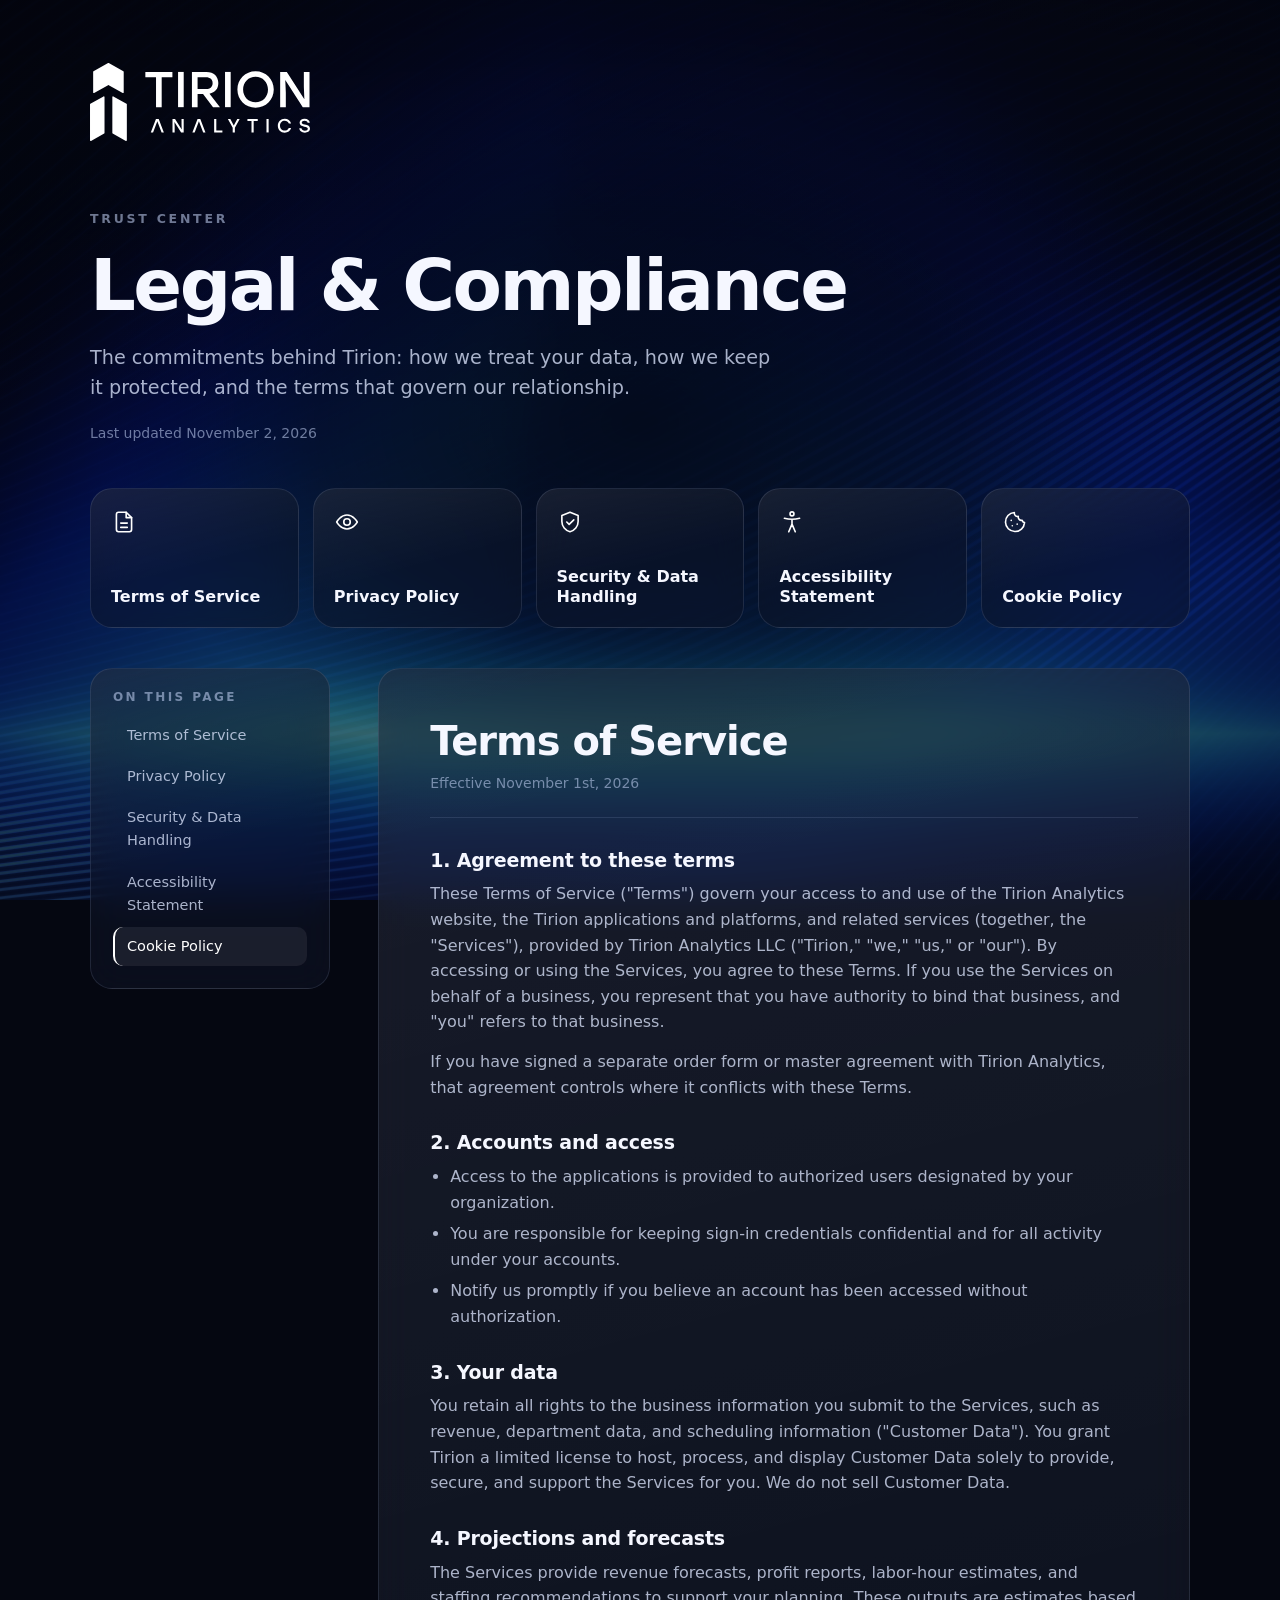
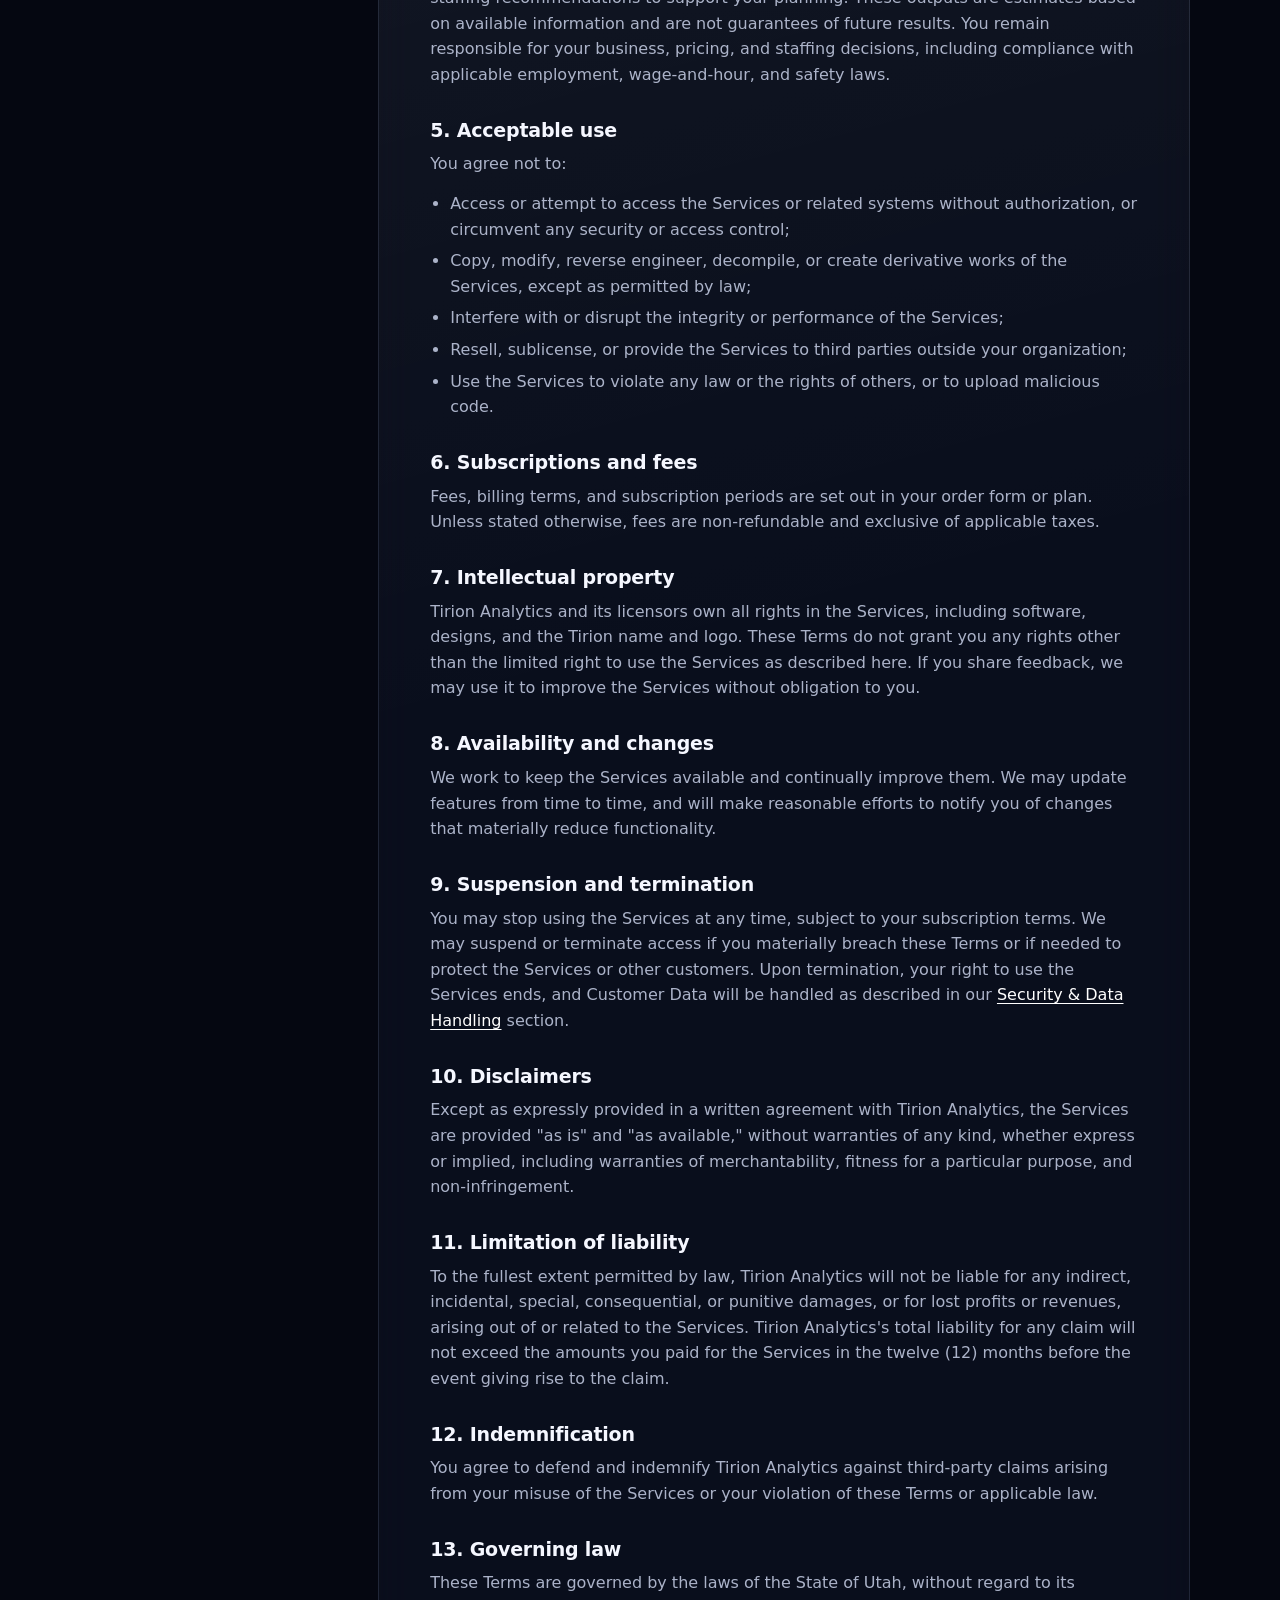
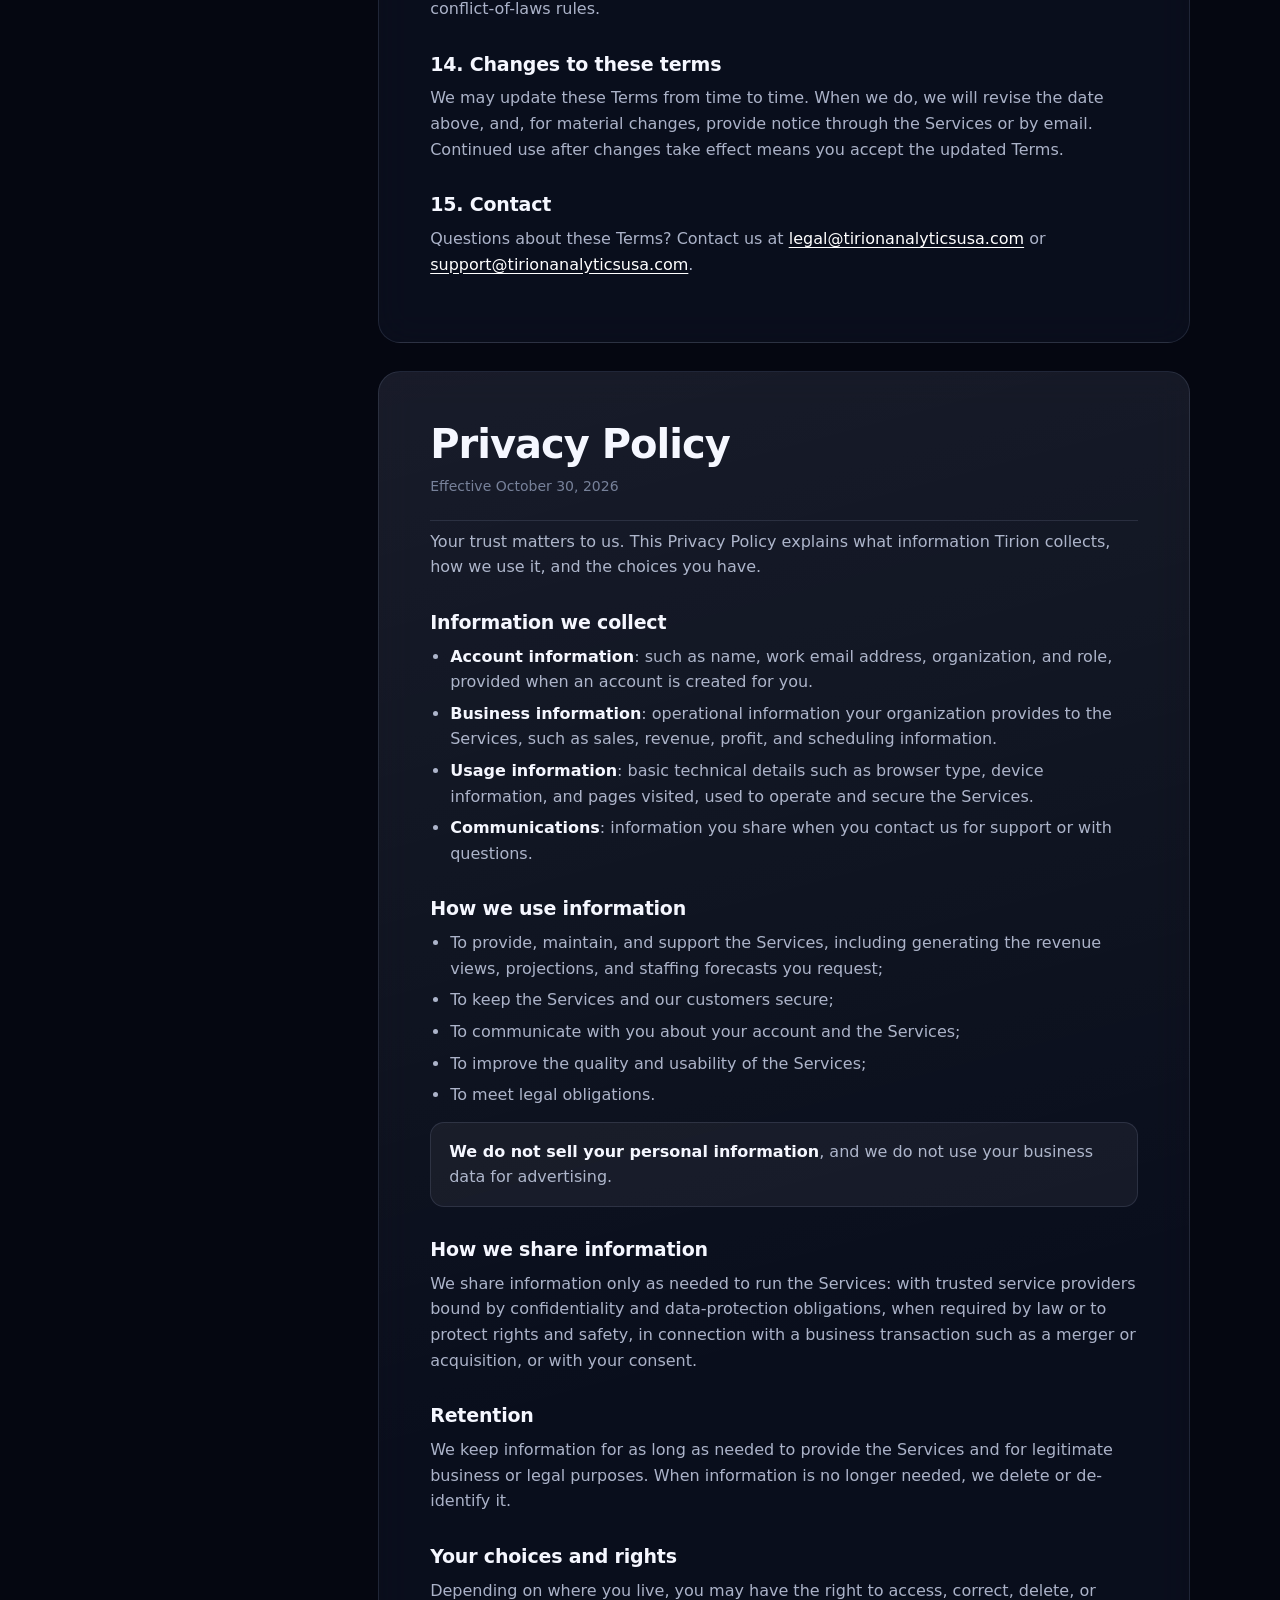
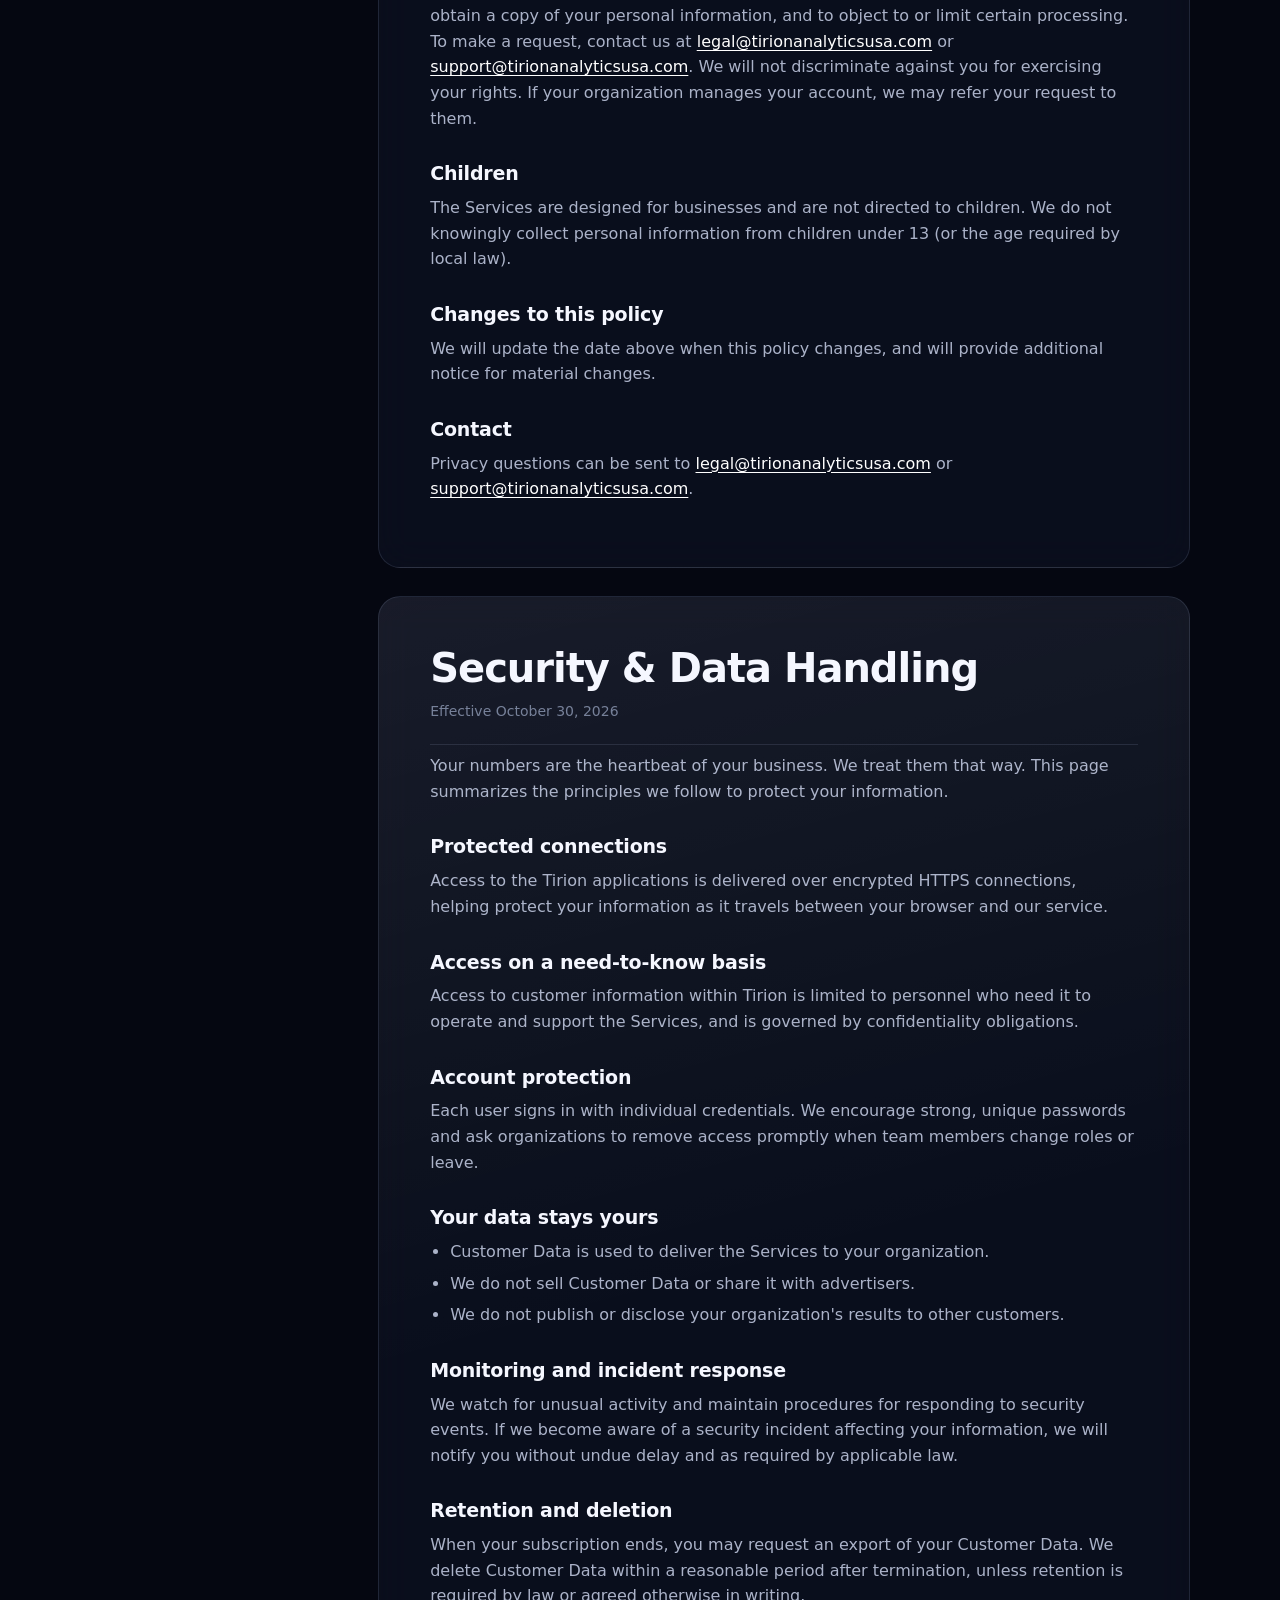
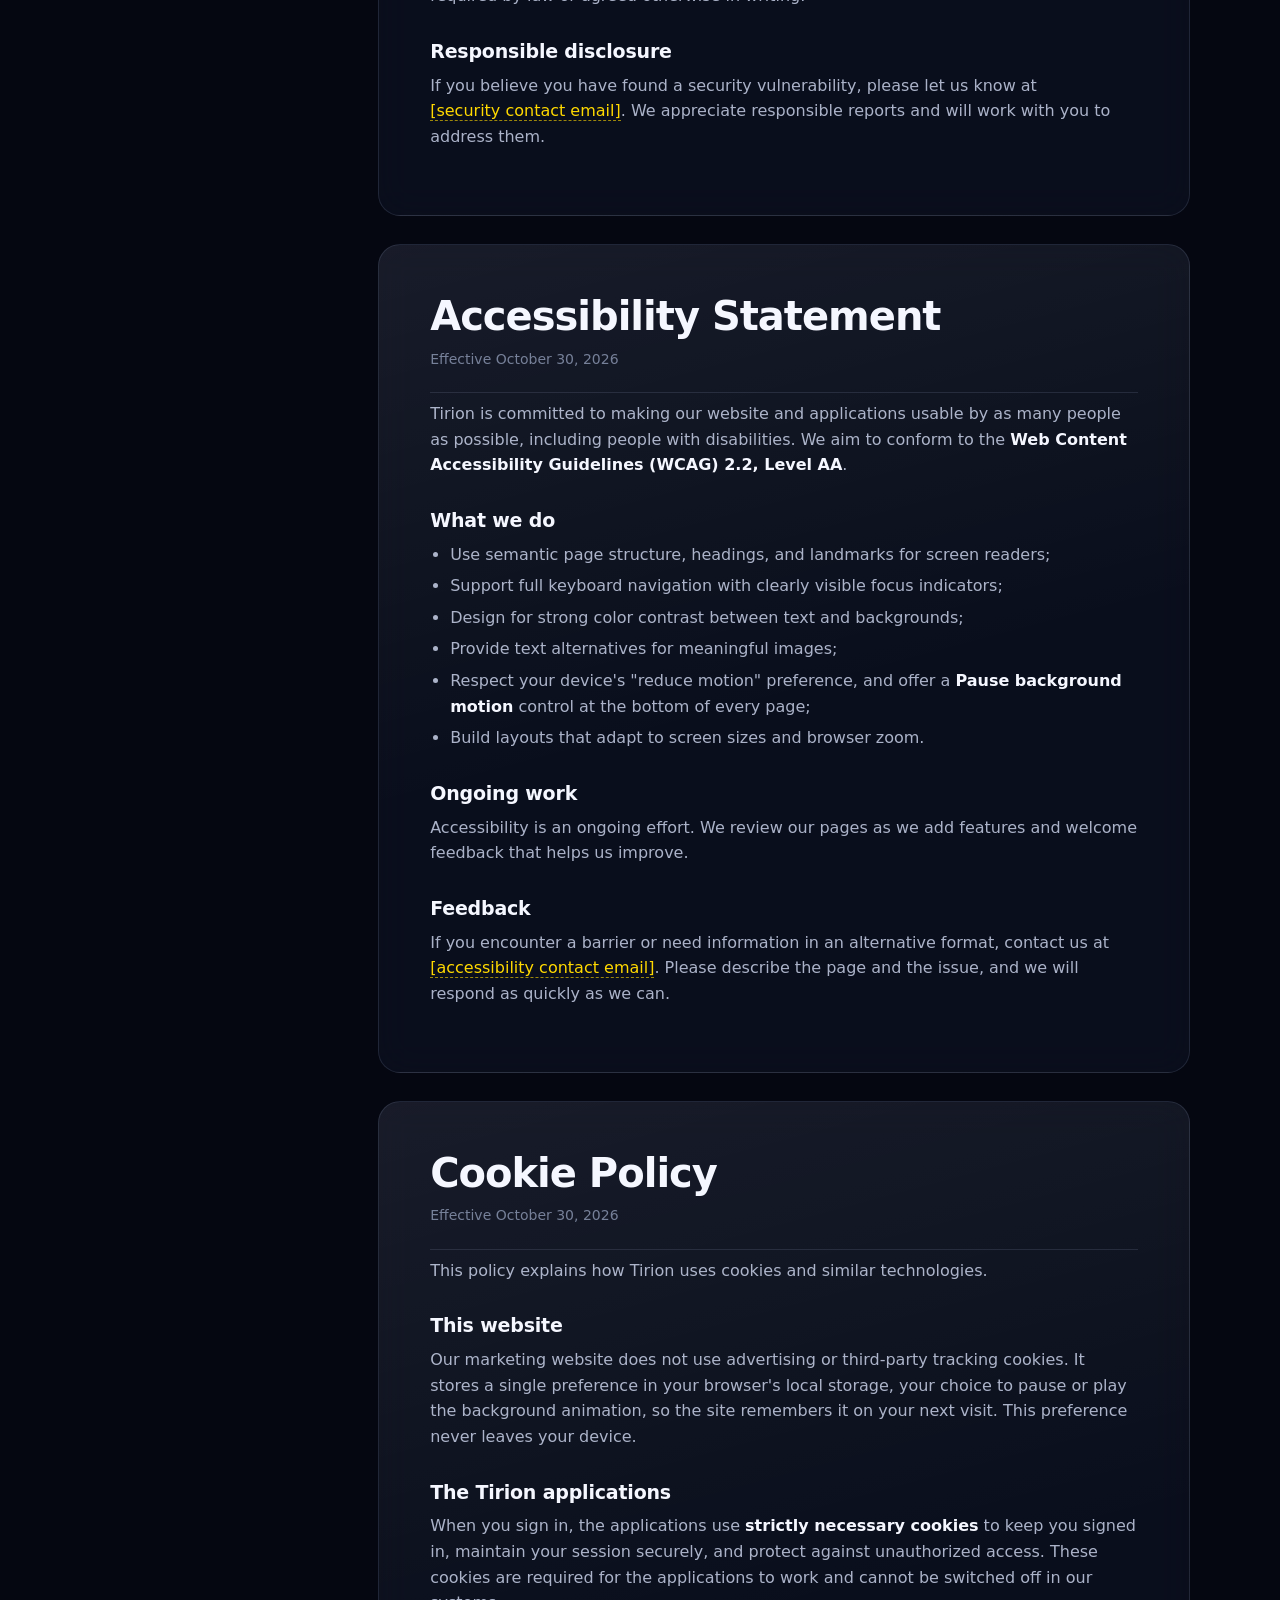
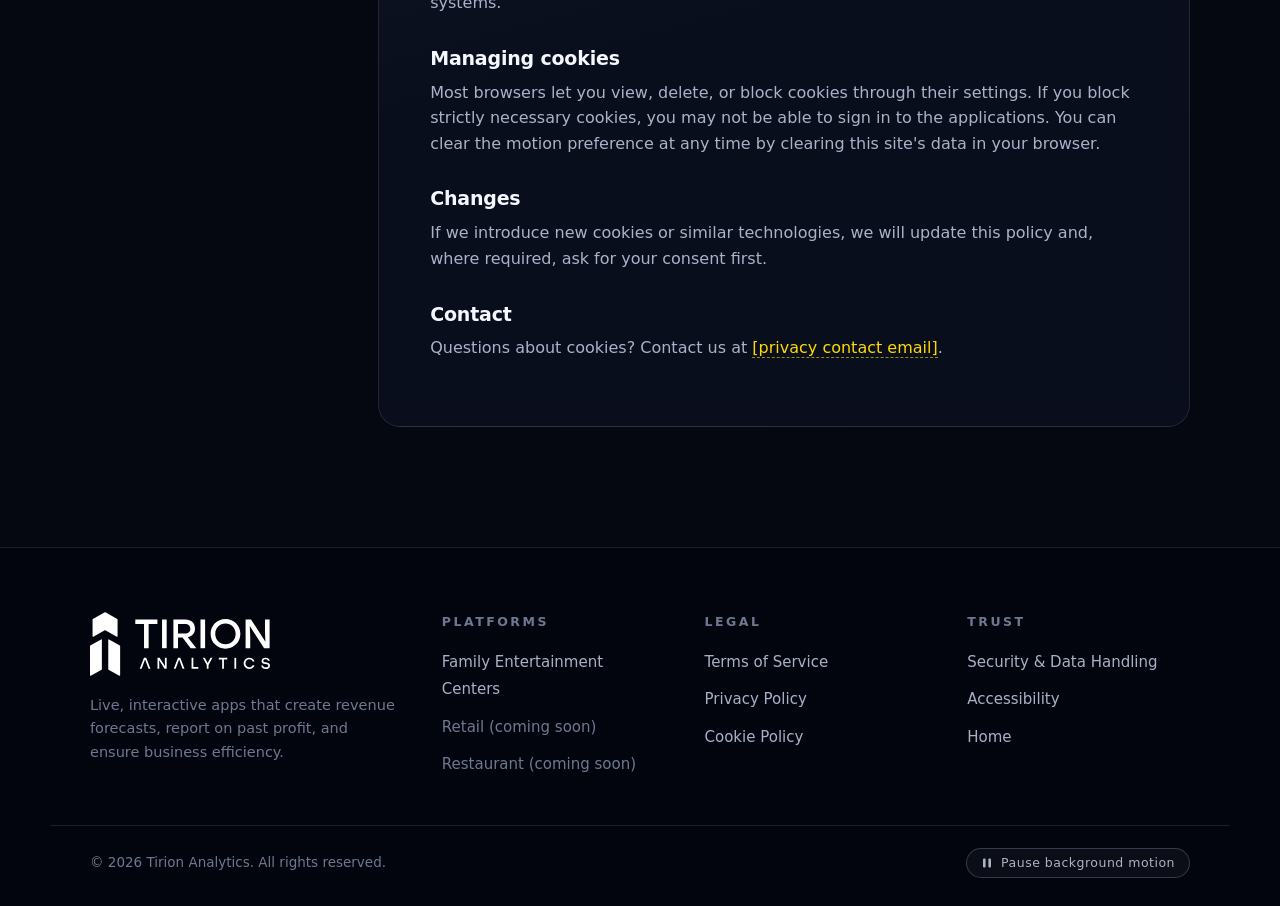
==== commit 411b0af1: "Use legal@ and support@ addresses in the Privacy Policy Co-Authored-By: Claude Opus 5.5 <noreply@ant" ====
--- a/compliance.html
+++ b/compliance.html
@@ -169,7 +169,7 @@
             <p>We keep information for as long as needed to provide the Services and for legitimate business or legal purposes. When information is no longer needed, we delete or de-identify it.</p>
 
             <h3>Your choices and rights</h3>
-            <p>Depending on where you live, you may have the right to access, correct, delete, or obtain a copy of your personal information, and to object to or limit certain processing. To make a request, contact us at <span class="tbd">[privacy contact email]</span>. We will not discriminate against you for exercising your rights. If your organization manages your account, we may refer your request to them.</p>
+            <p>Depending on where you live, you may have the right to access, correct, delete, or obtain a copy of your personal information, and to object to or limit certain processing. To make a request, contact us at <a href="mailto:legal@tirionanalyticsusa.com">legal@tirionanalyticsusa.com</a> or <a href="mailto:support@tirionanalyticsusa.com">support@tirionanalyticsusa.com</a>. We will not discriminate against you for exercising your rights. If your organization manages your account, we may refer your request to them.</p>
 
             <h3>Children</h3>
             <p>The Services are designed for businesses and are not directed to children. We do not knowingly collect personal information from children under 13 (or the age required by local law).</p>
@@ -178,7 +178,7 @@
             <p>We will update the date above when this policy changes, and will provide additional notice for material changes.</p>
 
             <h3>Contact</h3>
-            <p>Privacy questions can be sent to <span class="tbd">[privacy contact email]</span>.</p>
+            <p>Privacy questions can be sent to <a href="mailto:legal@tirionanalyticsusa.com">legal@tirionanalyticsusa.com</a> or <a href="mailto:support@tirionanalyticsusa.com">support@tirionanalyticsusa.com</a>.</p>
           </article>
 
           <!-- Security & Data Handling -->
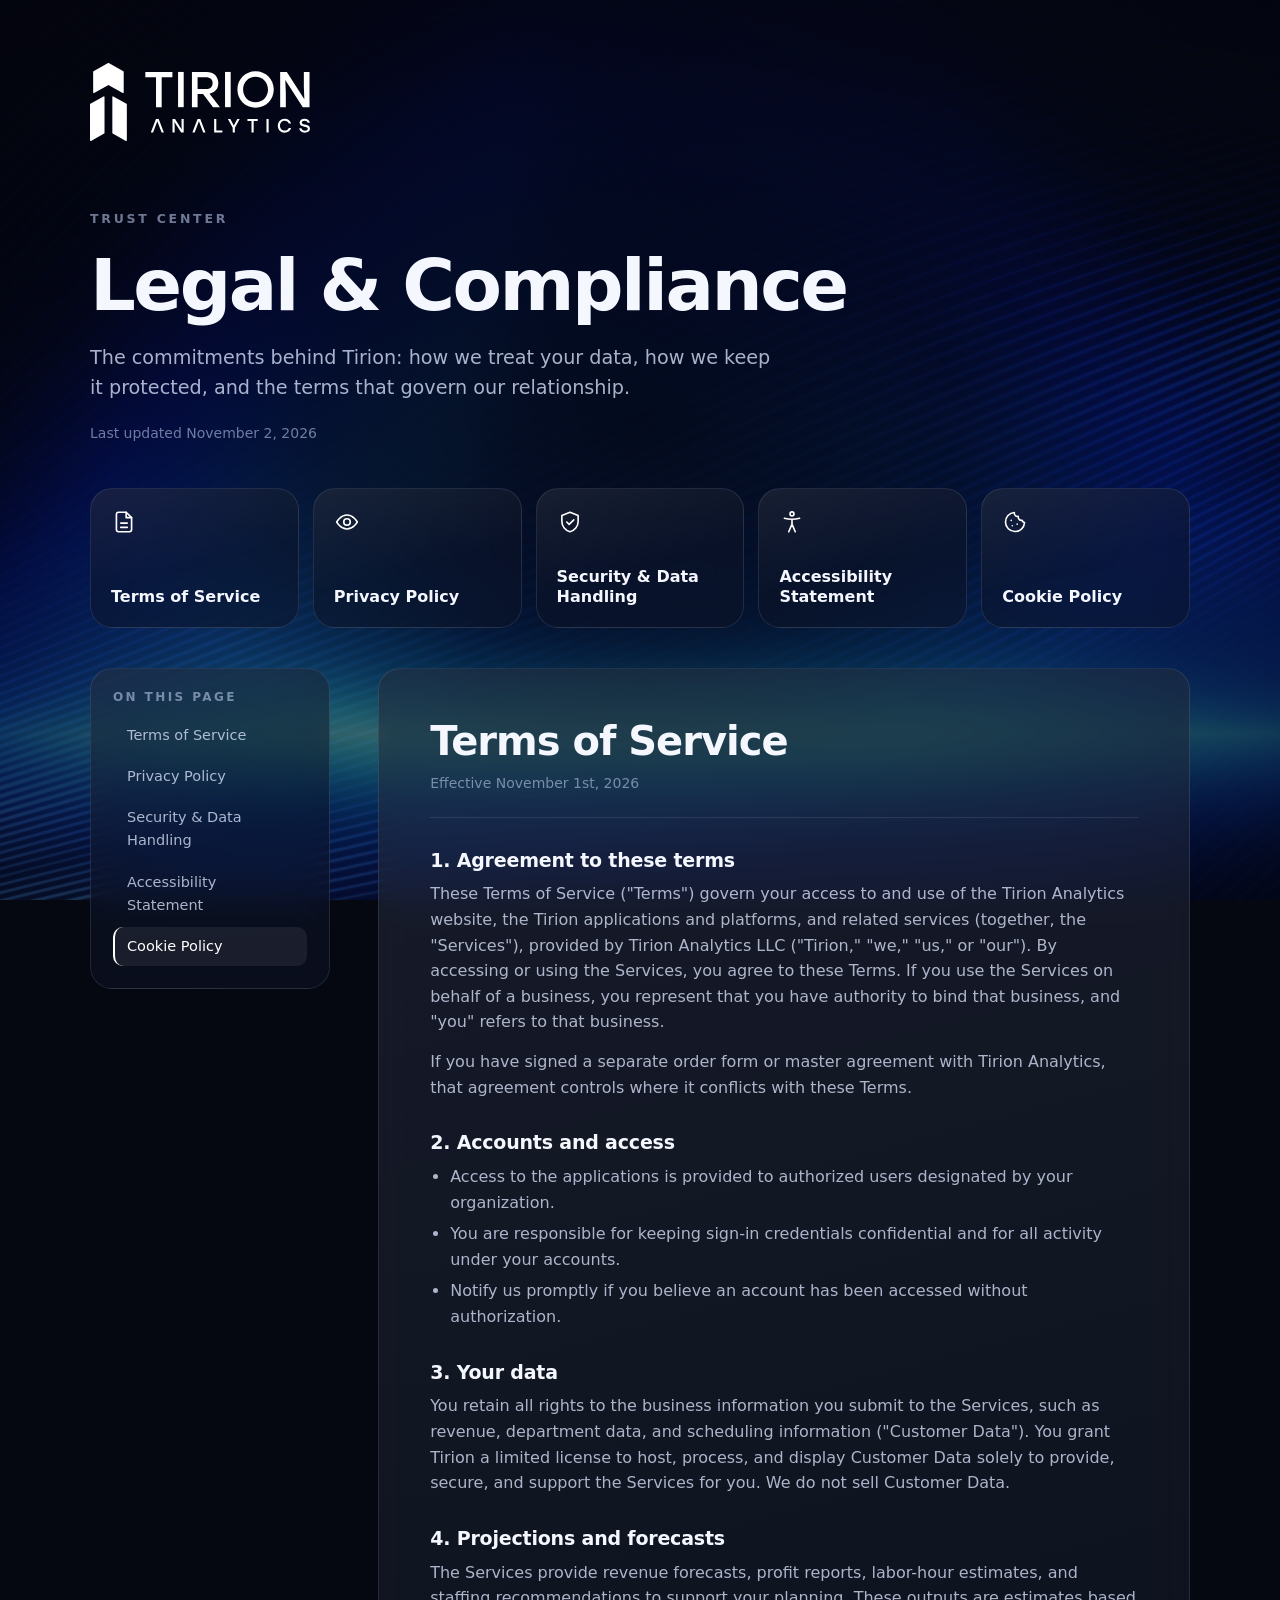
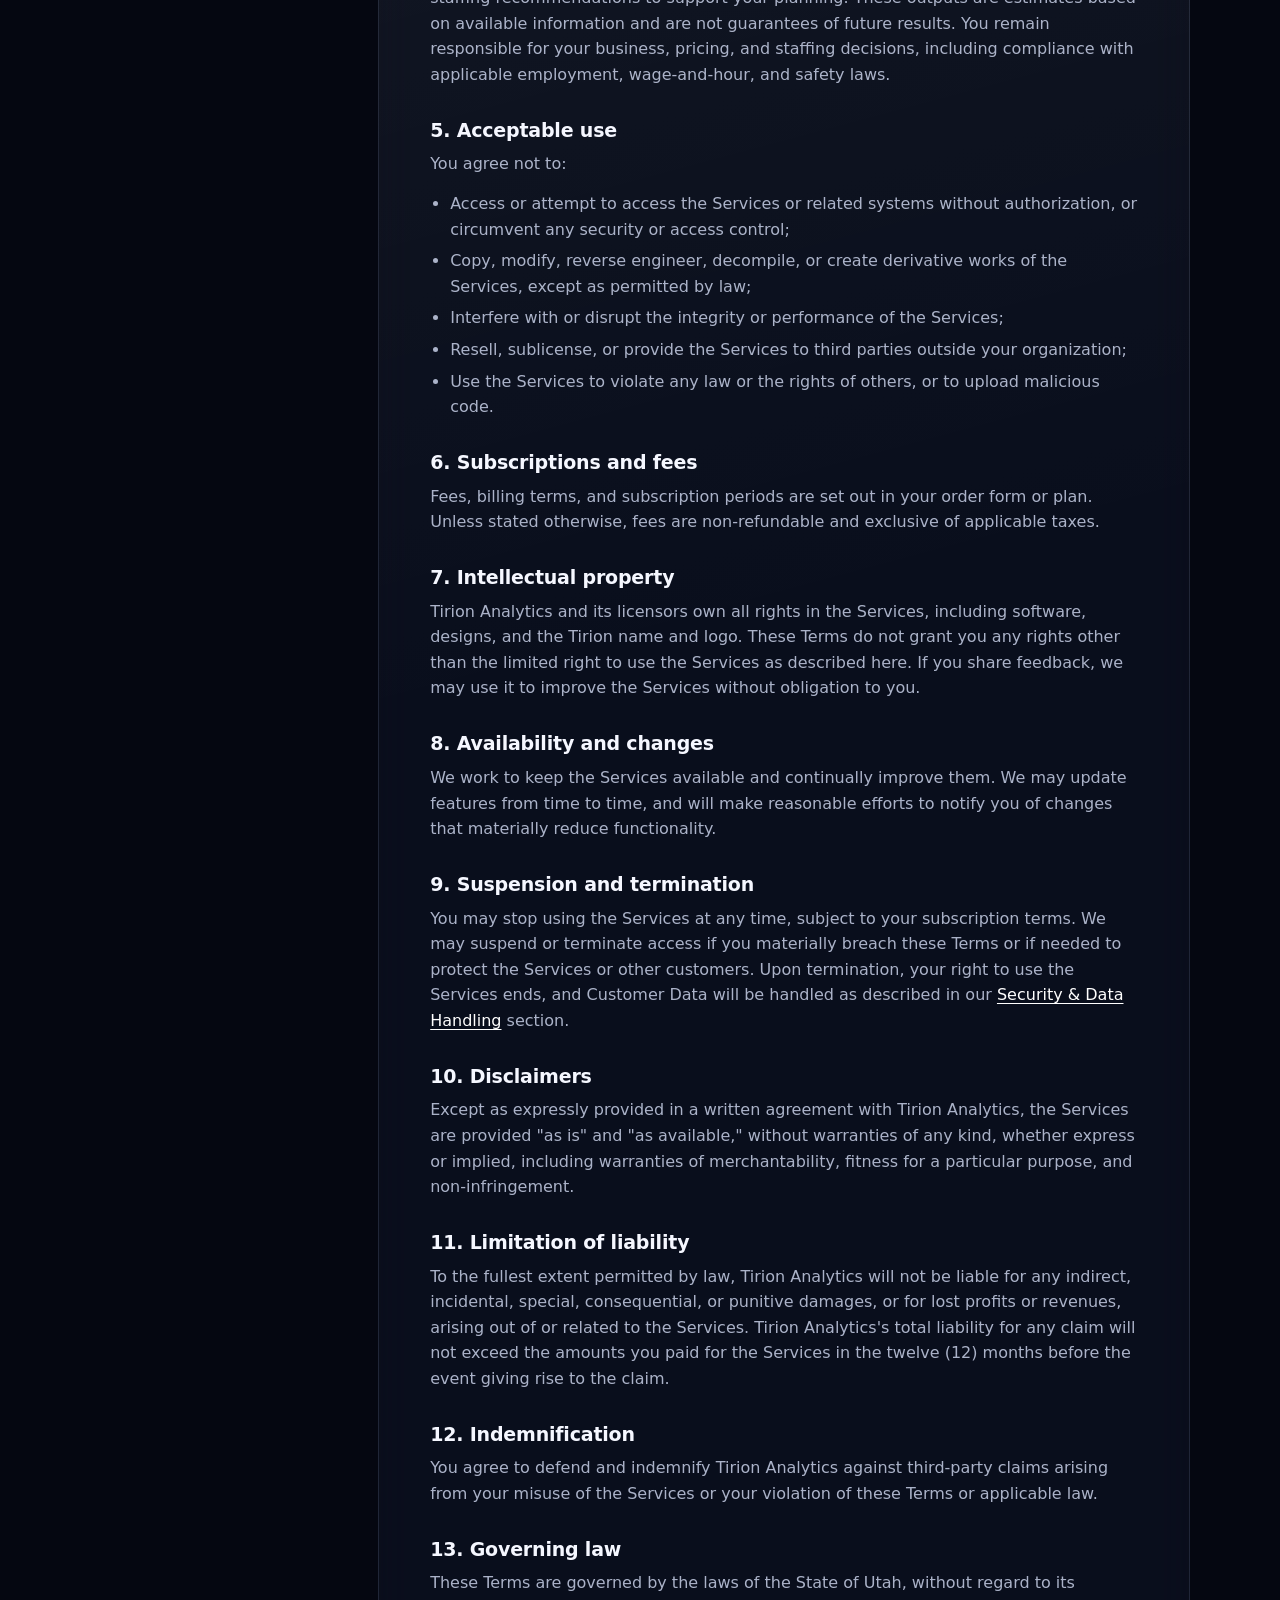
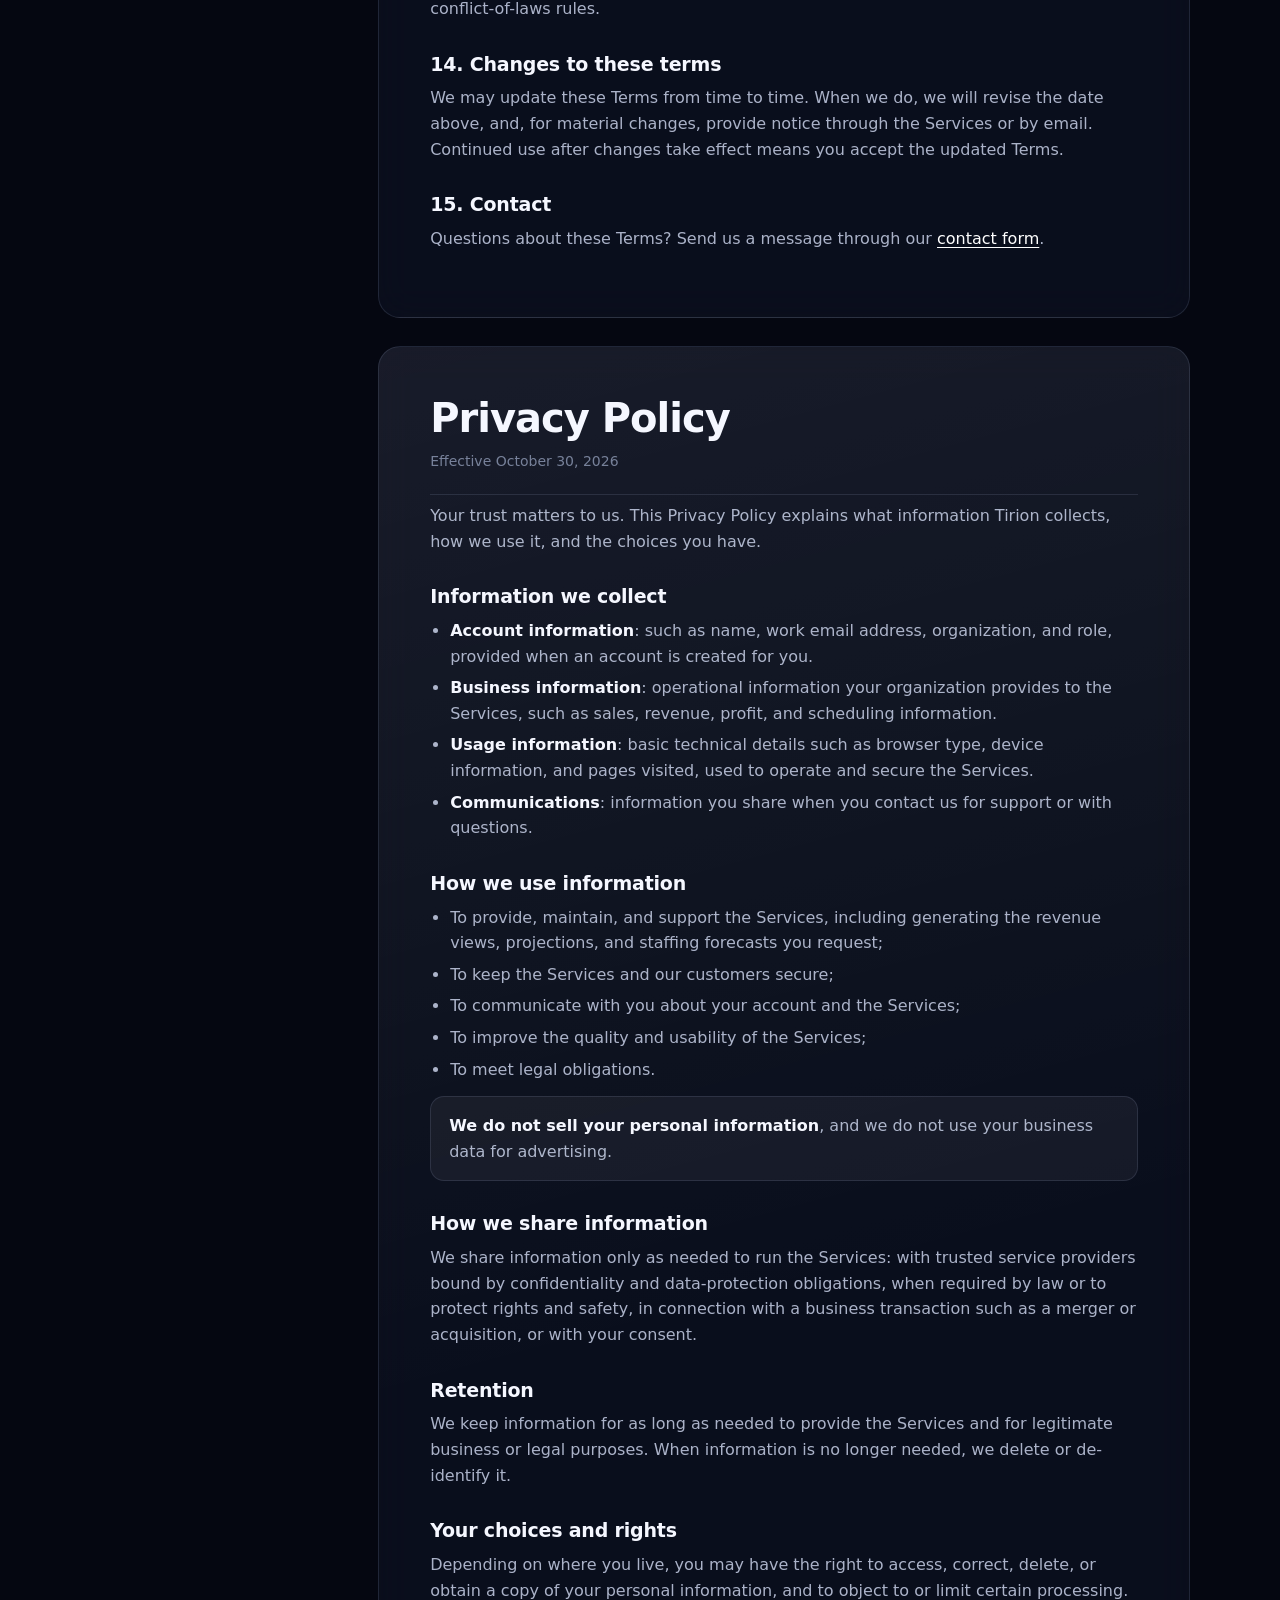
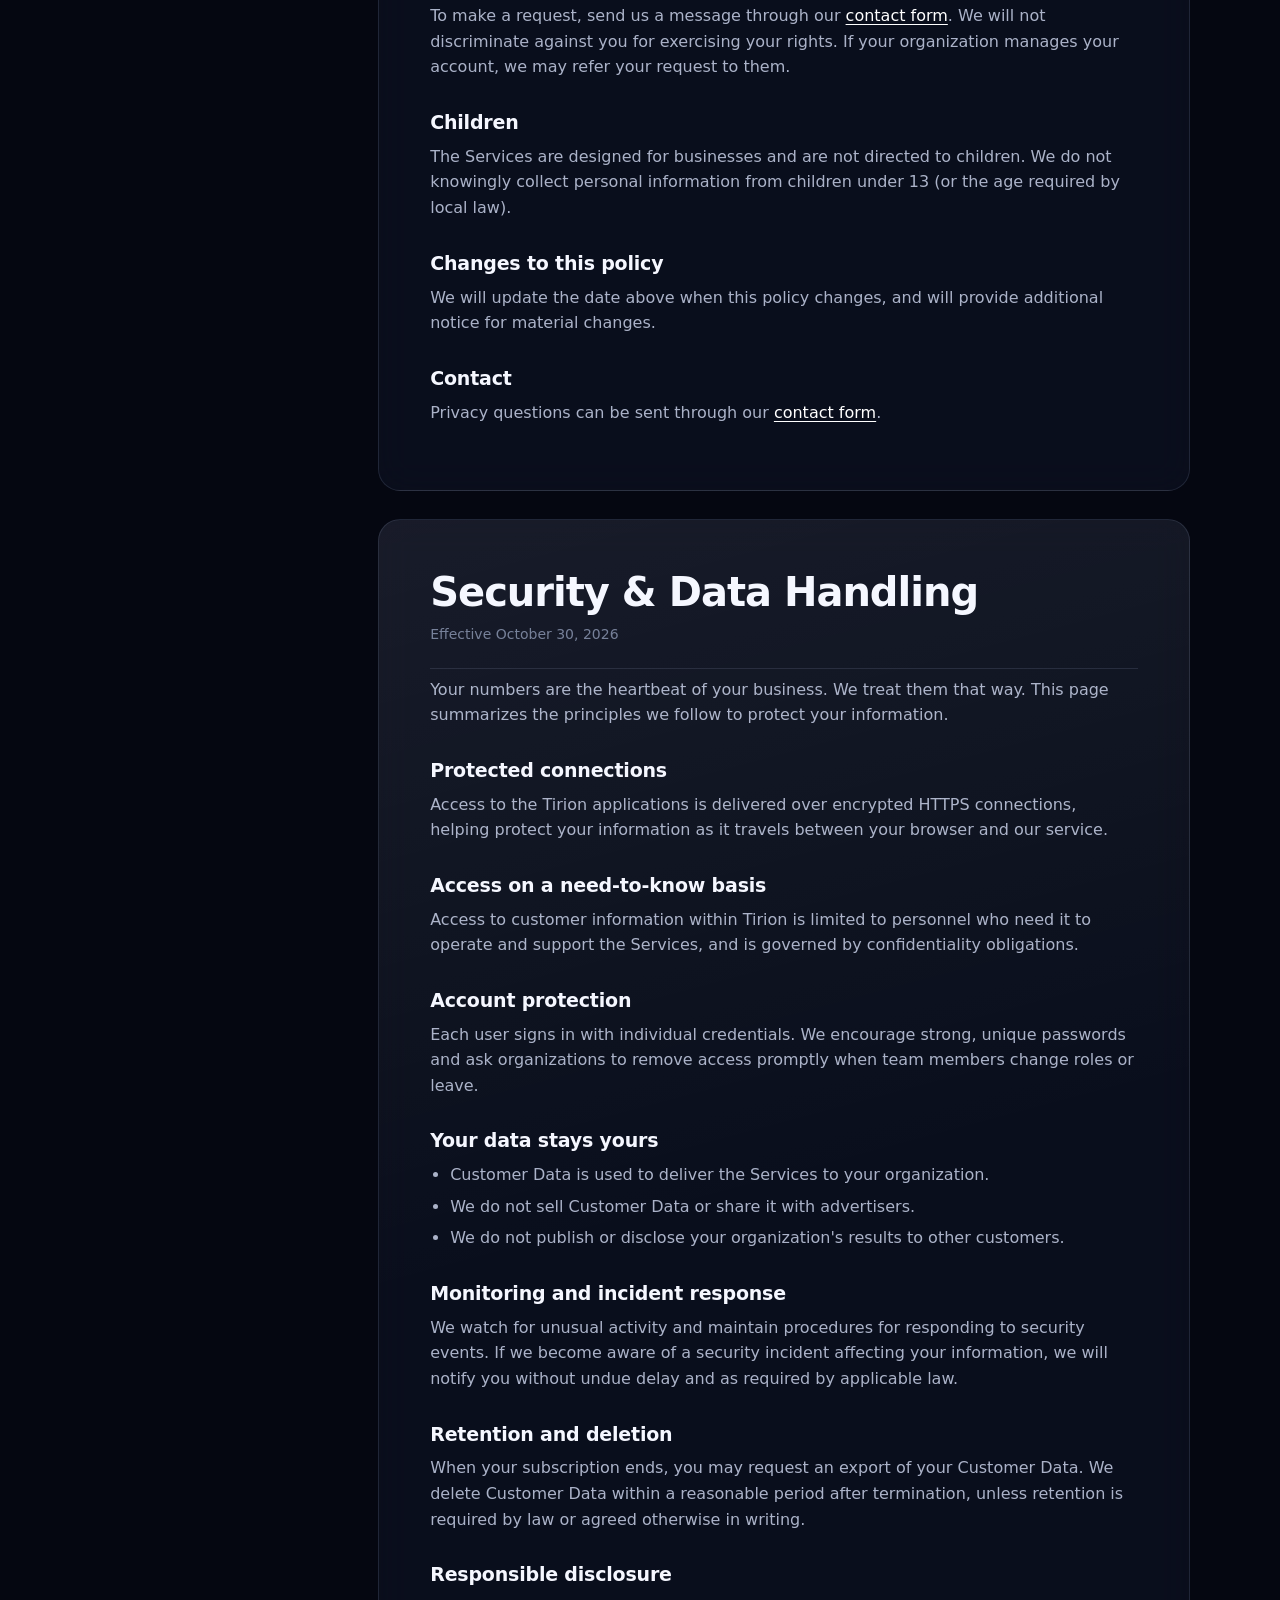
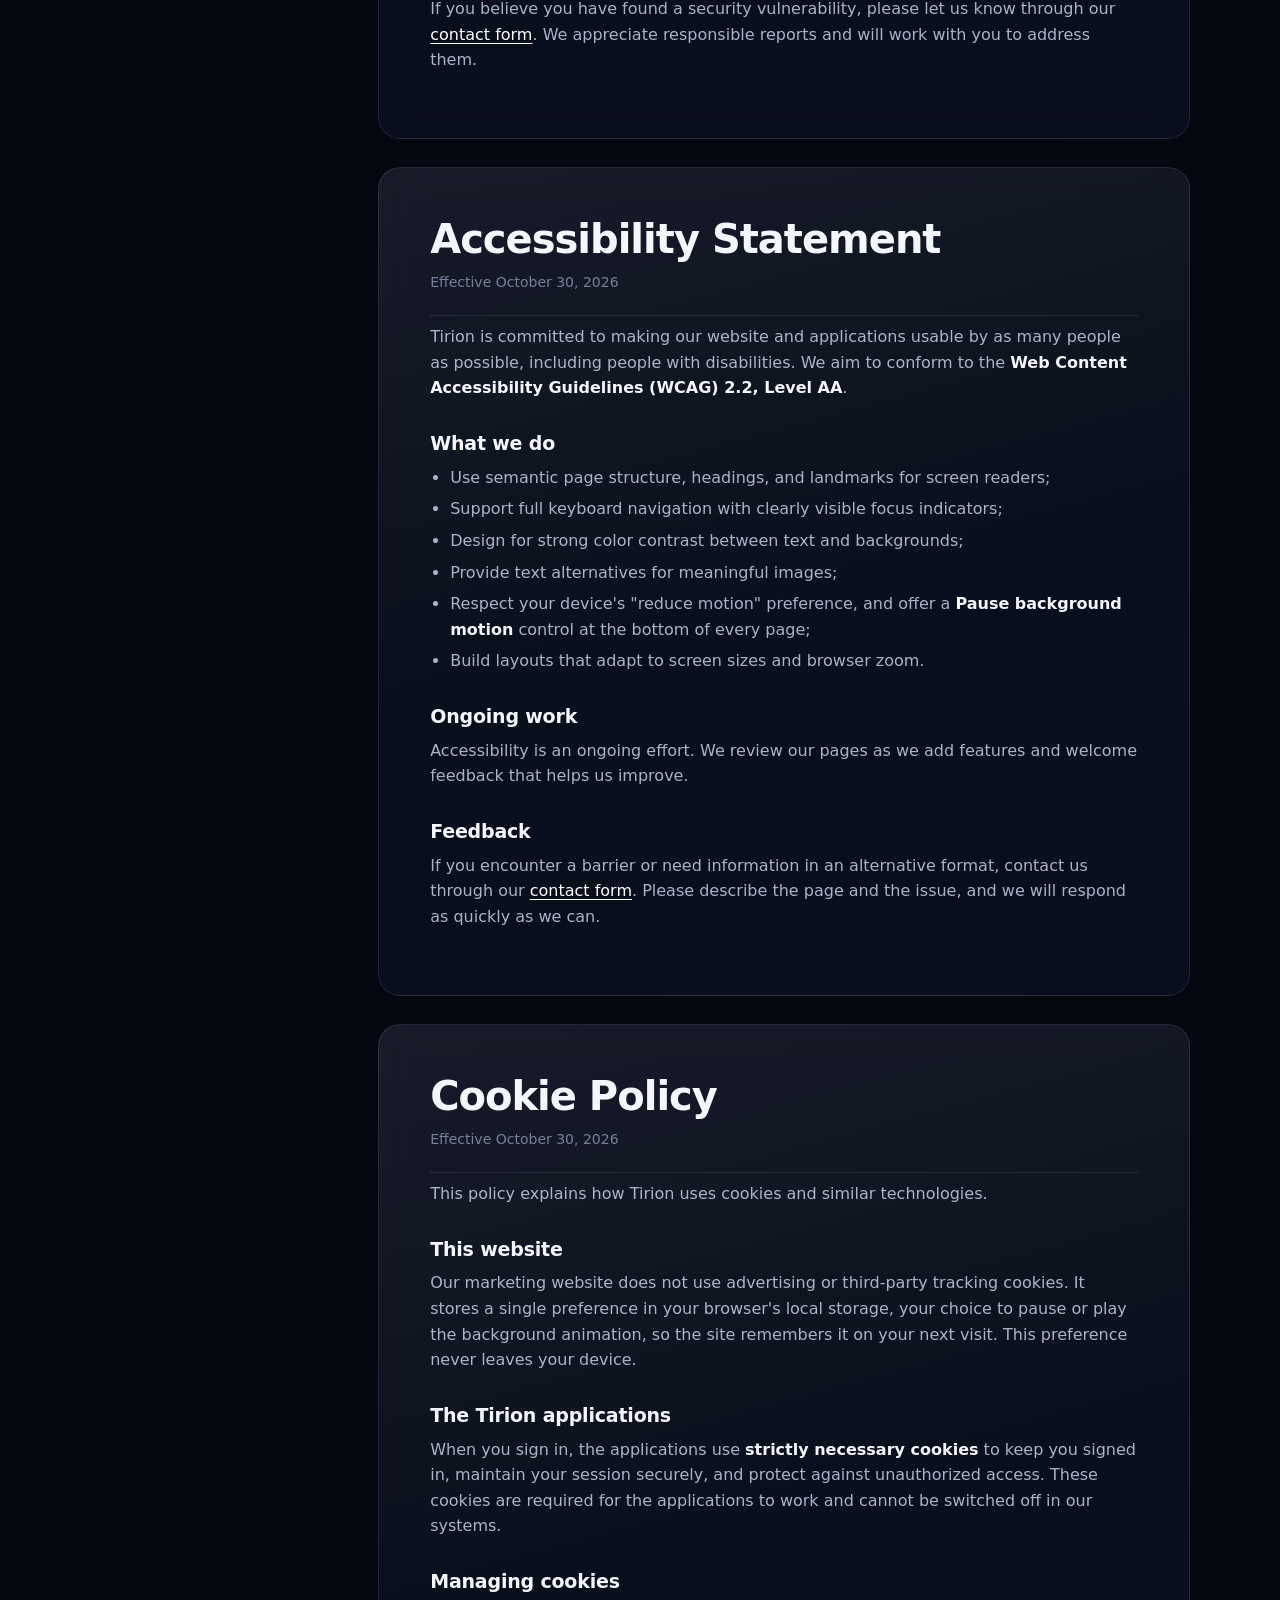
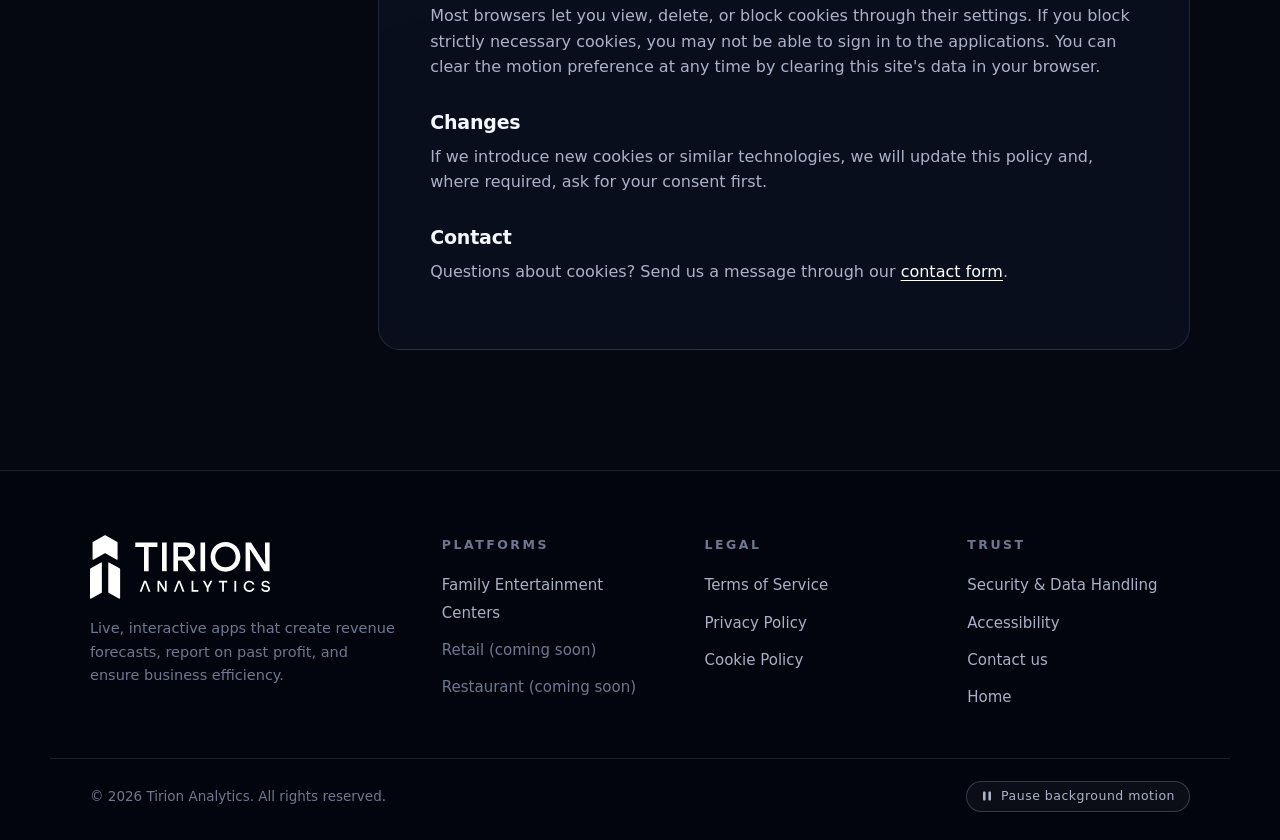
==== commit f2579a0c: "Add contact form and remove email addresses from the compliance page The Terms, Privacy, Security, A" ====
--- a/compliance.html
+++ b/compliance.html
@@ -7,7 +7,7 @@
   <title>Legal &amp; Compliance | Tirion Analytics</title>
   <meta name="description" content="Tirion Analytics Terms of Service, Privacy Policy, Security & Data Handling, Accessibility Statement, and Cookie Policy.">
   <link rel="icon" href="assets/favicon.svg" type="image/svg+xml">
-  <link rel="stylesheet" href="assets/site.css?v=2">
+  <link rel="stylesheet" href="assets/site.css?v=3">
   <script>document.documentElement.classList.add('js');</script>
 </head>
 <body class="page-legal" data-theme="blue">
@@ -131,7 +131,7 @@
             <p>We may update these Terms from time to time. When we do, we will revise the date above, and, for material changes, provide notice through the Services or by email. Continued use after changes take effect means you accept the updated Terms.</p>
 
             <h3>15. Contact</h3>
-            <p>Questions about these Terms? Contact us at <a href="mailto:legal@tirionanalyticsusa.com">legal@tirionanalyticsusa.com</a> or <a href="mailto:support@tirionanalyticsusa.com">support@tirionanalyticsusa.com</a>.</p>
+            <p>Questions about these Terms? Send us a message through our <a href="/contact">contact form</a>.</p>
           </article>
 
           <!-- Privacy Policy -->
@@ -169,7 +169,7 @@
             <p>We keep information for as long as needed to provide the Services and for legitimate business or legal purposes. When information is no longer needed, we delete or de-identify it.</p>
 
             <h3>Your choices and rights</h3>
-            <p>Depending on where you live, you may have the right to access, correct, delete, or obtain a copy of your personal information, and to object to or limit certain processing. To make a request, contact us at <a href="mailto:legal@tirionanalyticsusa.com">legal@tirionanalyticsusa.com</a> or <a href="mailto:support@tirionanalyticsusa.com">support@tirionanalyticsusa.com</a>. We will not discriminate against you for exercising your rights. If your organization manages your account, we may refer your request to them.</p>
+            <p>Depending on where you live, you may have the right to access, correct, delete, or obtain a copy of your personal information, and to object to or limit certain processing. To make a request, send us a message through our <a href="/contact">contact form</a>. We will not discriminate against you for exercising your rights. If your organization manages your account, we may refer your request to them.</p>
 
             <h3>Children</h3>
             <p>The Services are designed for businesses and are not directed to children. We do not knowingly collect personal information from children under 13 (or the age required by local law).</p>
@@ -178,7 +178,7 @@
             <p>We will update the date above when this policy changes, and will provide additional notice for material changes.</p>
 
             <h3>Contact</h3>
-            <p>Privacy questions can be sent to <a href="mailto:legal@tirionanalyticsusa.com">legal@tirionanalyticsusa.com</a> or <a href="mailto:support@tirionanalyticsusa.com">support@tirionanalyticsusa.com</a>.</p>
+            <p>Privacy questions can be sent through our <a href="/contact">contact form</a>.</p>
           </article>
 
           <!-- Security & Data Handling -->
@@ -213,7 +213,7 @@
             <p>When your subscription ends, you may request an export of your Customer Data. We delete Customer Data within a reasonable period after termination, unless retention is required by law or agreed otherwise in writing.</p>
 
             <h3>Responsible disclosure</h3>
-            <p>If you believe you have found a security vulnerability, please let us know at <span class="tbd">[security contact email]</span>. We appreciate responsible reports and will work with you to address them.</p>
+            <p>If you believe you have found a security vulnerability, please let us know through our <a href="/contact">contact form</a>. We appreciate responsible reports and will work with you to address them.</p>
           </article>
 
           <!-- Accessibility -->
@@ -239,7 +239,7 @@
             <p>Accessibility is an ongoing effort. We review our pages as we add features and welcome feedback that helps us improve.</p>
 
             <h3>Feedback</h3>
-            <p>If you encounter a barrier or need information in an alternative format, contact us at <span class="tbd">[accessibility contact email]</span>. Please describe the page and the issue, and we will respond as quickly as we can.</p>
+            <p>If you encounter a barrier or need information in an alternative format, contact us through our <a href="/contact">contact form</a>. Please describe the page and the issue, and we will respond as quickly as we can.</p>
           </article>
 
           <!-- Cookies -->
@@ -264,7 +264,7 @@
             <p>If we introduce new cookies or similar technologies, we will update this policy and, where required, ask for your consent first.</p>
 
             <h3>Contact</h3>
-            <p>Questions about cookies? Contact us at <span class="tbd">[privacy contact email]</span>.</p>
+            <p>Questions about cookies? Send us a message through our <a href="/contact">contact form</a>.</p>
           </article>
         </div>
       </div>
@@ -297,6 +297,7 @@
           <ul>
             <li><a href="#security">Security &amp; Data Handling</a></li>
             <li><a href="#accessibility">Accessibility</a></li>
+            <li><a href="/contact">Contact us</a></li>
             <li><a href="/">Home</a></li>
           </ul>
         </div>
@@ -308,7 +309,7 @@
     </footer>
   </div>
 
-  <script src="assets/background.js?v=2"></script>
-  <script src="assets/site.js?v=2"></script>
+  <script src="assets/background.js?v=3"></script>
+  <script src="assets/site.js?v=3"></script>
 </body>
 </html>
--- a/assets/site.css
+++ b/assets/site.css
@@ -572,3 +572,27 @@
   .legal-layout { grid-template-columns: 1fr; }
   .toc { position: static; }
 }
+
+/* ---------- Contact page ---------- */
+.contact-layout { padding-bottom: 120px; }
+.contact-form { max-width: 720px; display: grid; gap: 22px; }
+.field { display: grid; gap: 8px; }
+.field label { font-weight: 600; font-size: 15px; color: var(--ink); }
+.field input, .field textarea {
+  width: 100%; padding: 13px 16px; border-radius: 14px;
+  font: 400 16px/1.5 var(--font); color: var(--ink);
+  background: rgba(255, 255, 255, .05); border: 1px solid var(--line-2);
+  transition: border-color .2s, background .2s;
+}
+.field textarea { resize: vertical; min-height: 160px; }
+.field input:hover, .field textarea:hover { border-color: rgba(255, 255, 255, .35); }
+.field input:focus-visible, .field textarea:focus-visible { outline: 2px solid #fff; outline-offset: 2px; border-color: transparent; background: rgba(255, 255, 255, .08); }
+.field [aria-invalid="true"] { border-color: var(--rose); }
+.field-error { margin: 0; color: #ffb3c0; font-size: 14px; }
+.field-trap { position: absolute; left: -10000px; width: 1px; height: 1px; overflow: hidden; }
+.contact-actions { display: flex; flex-wrap: wrap; align-items: center; gap: 16px; }
+.contact-actions .btn[disabled] { opacity: .6; cursor: progress; transform: none; }
+.contact-status { margin: 0; color: var(--ink-2); font-size: 15px; }
+.contact-status.is-ok { color: #fff; }
+.contact-status.is-error { color: #ffb3c0; }
+.doc p.contact-note { margin: 0; color: var(--ink-3); font-size: 14px; }
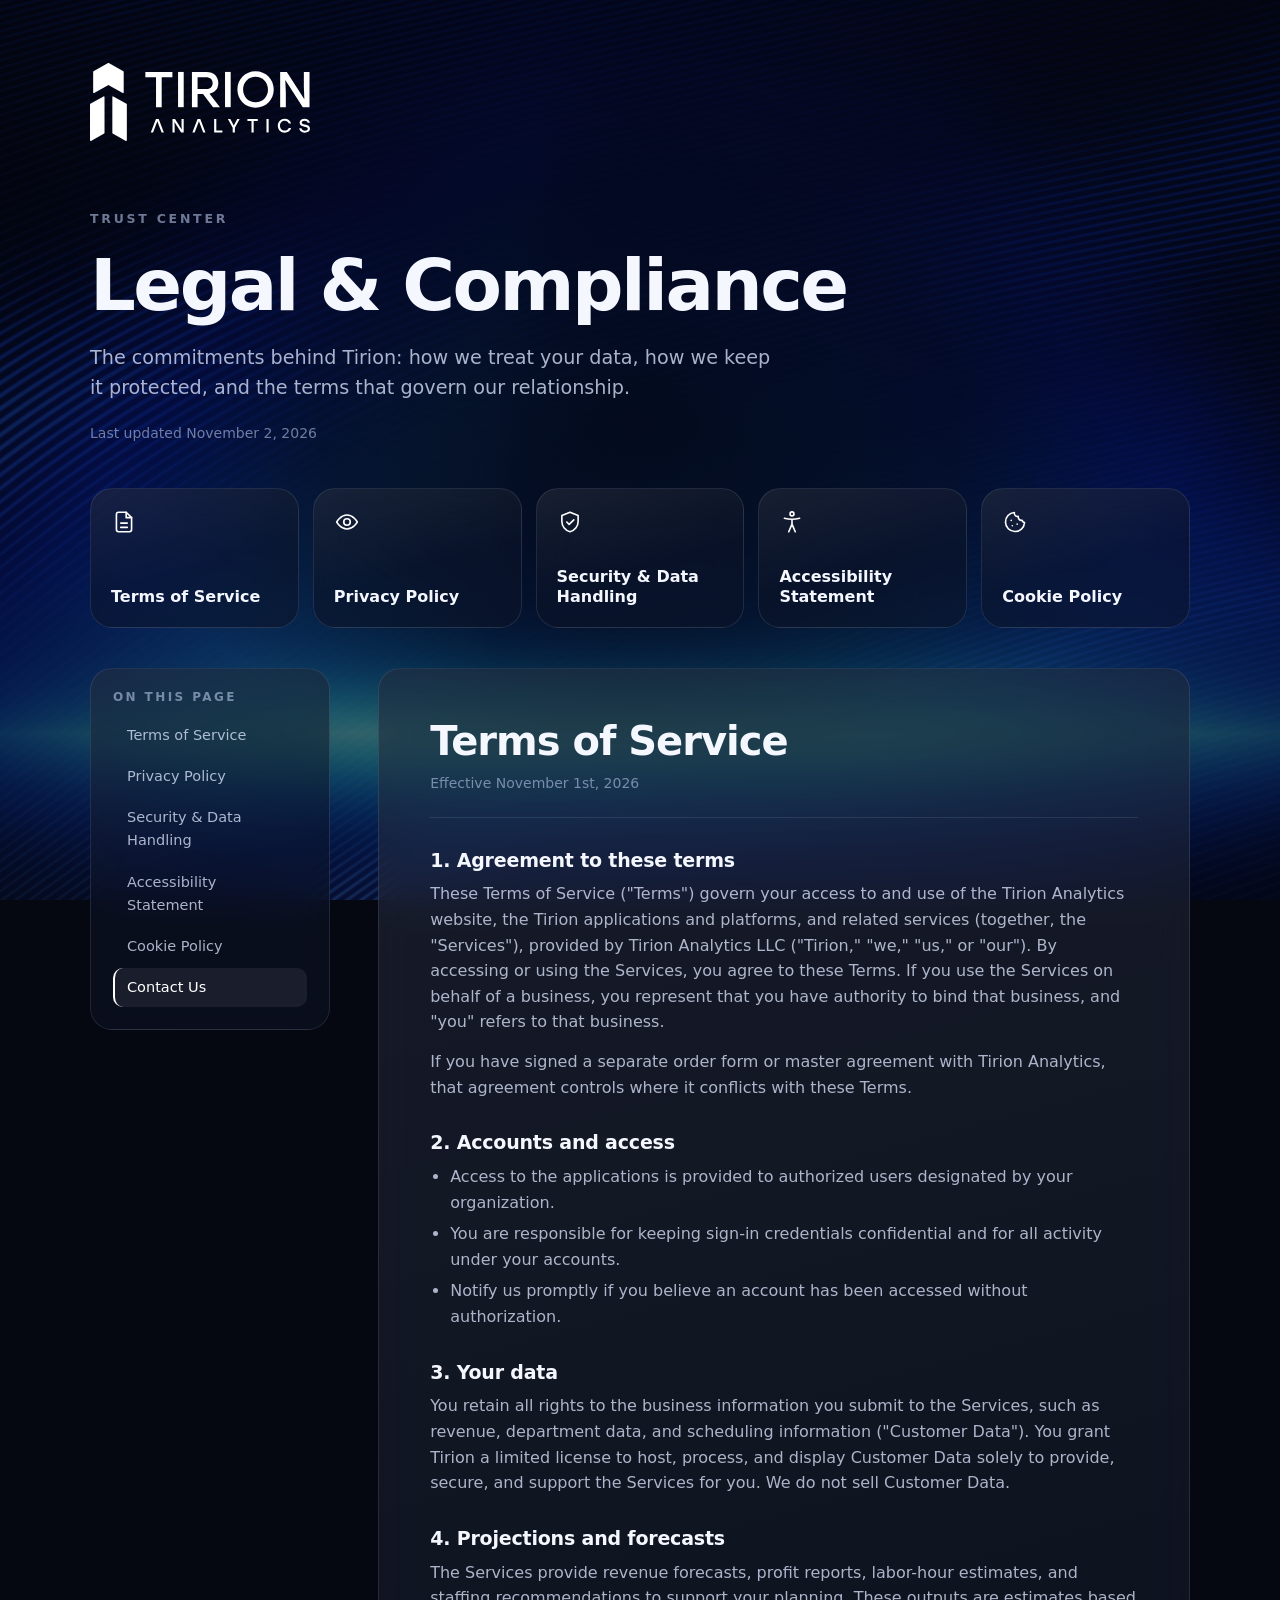
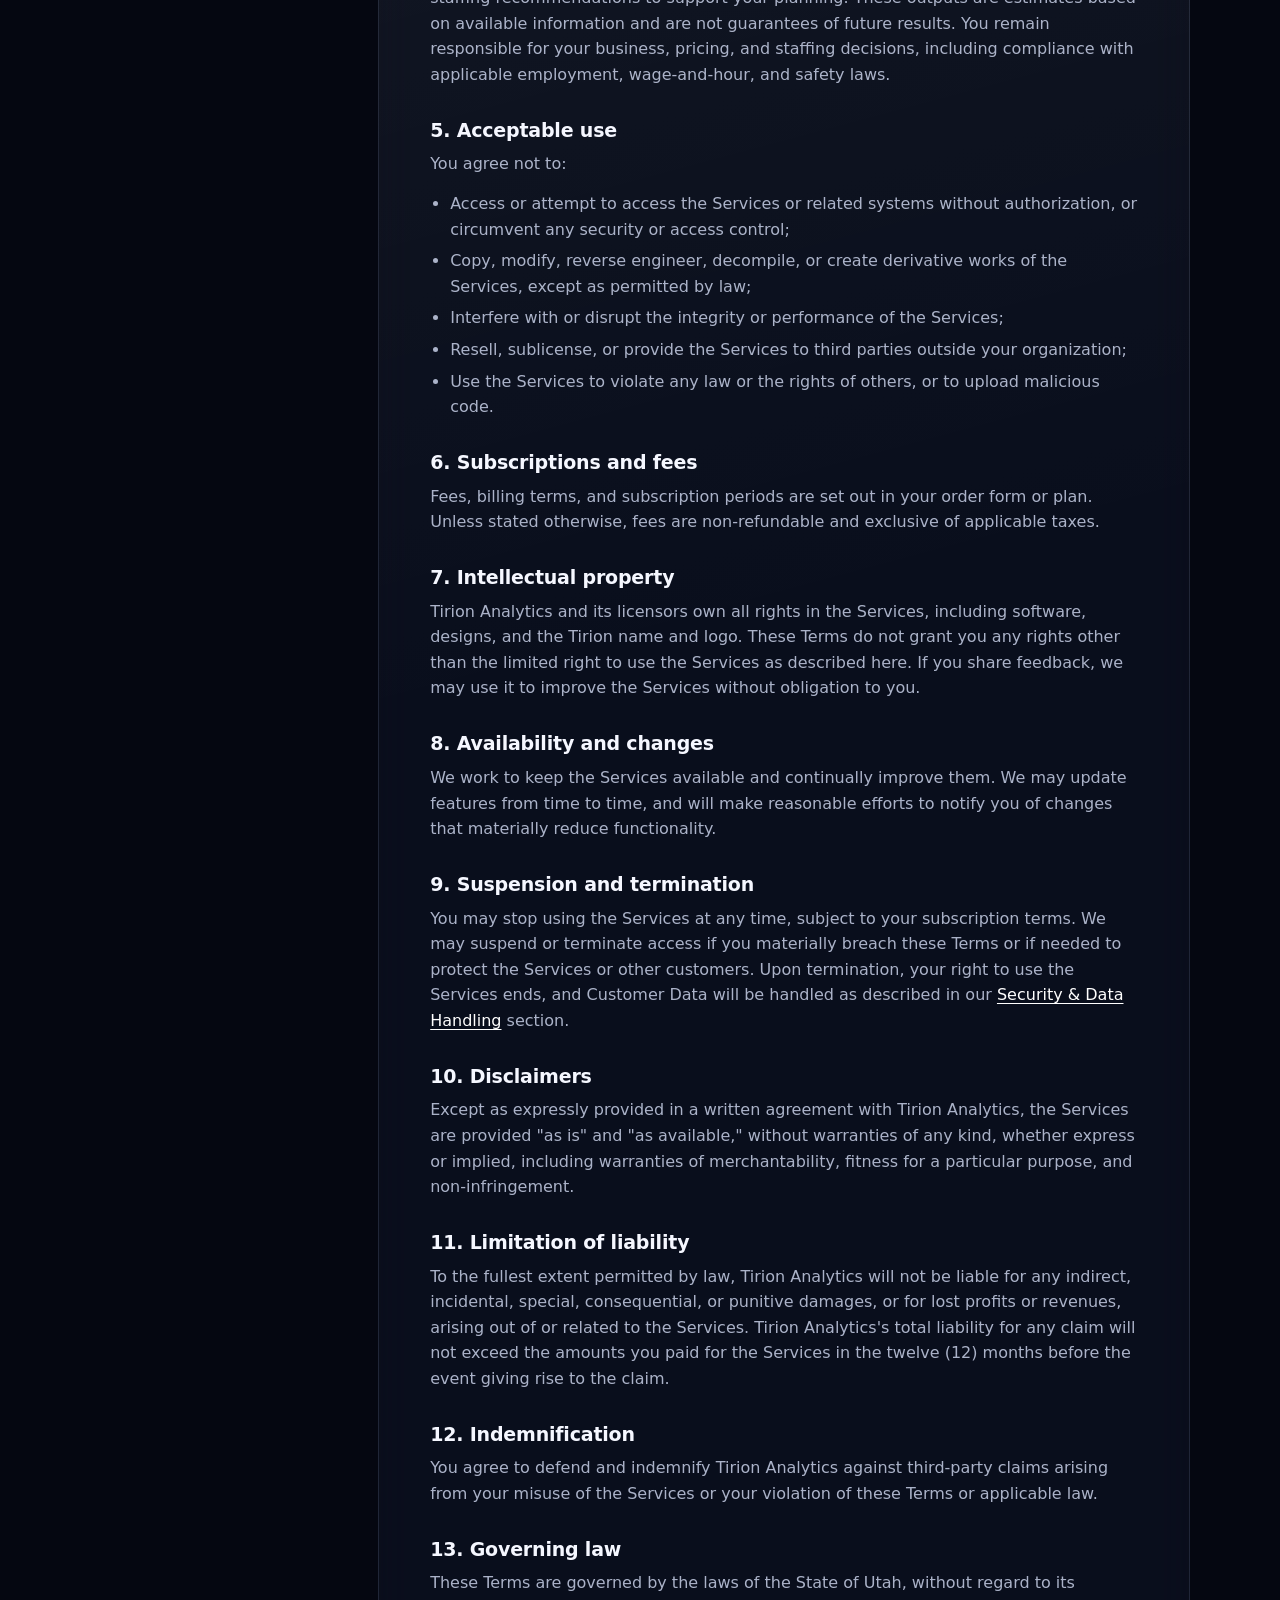
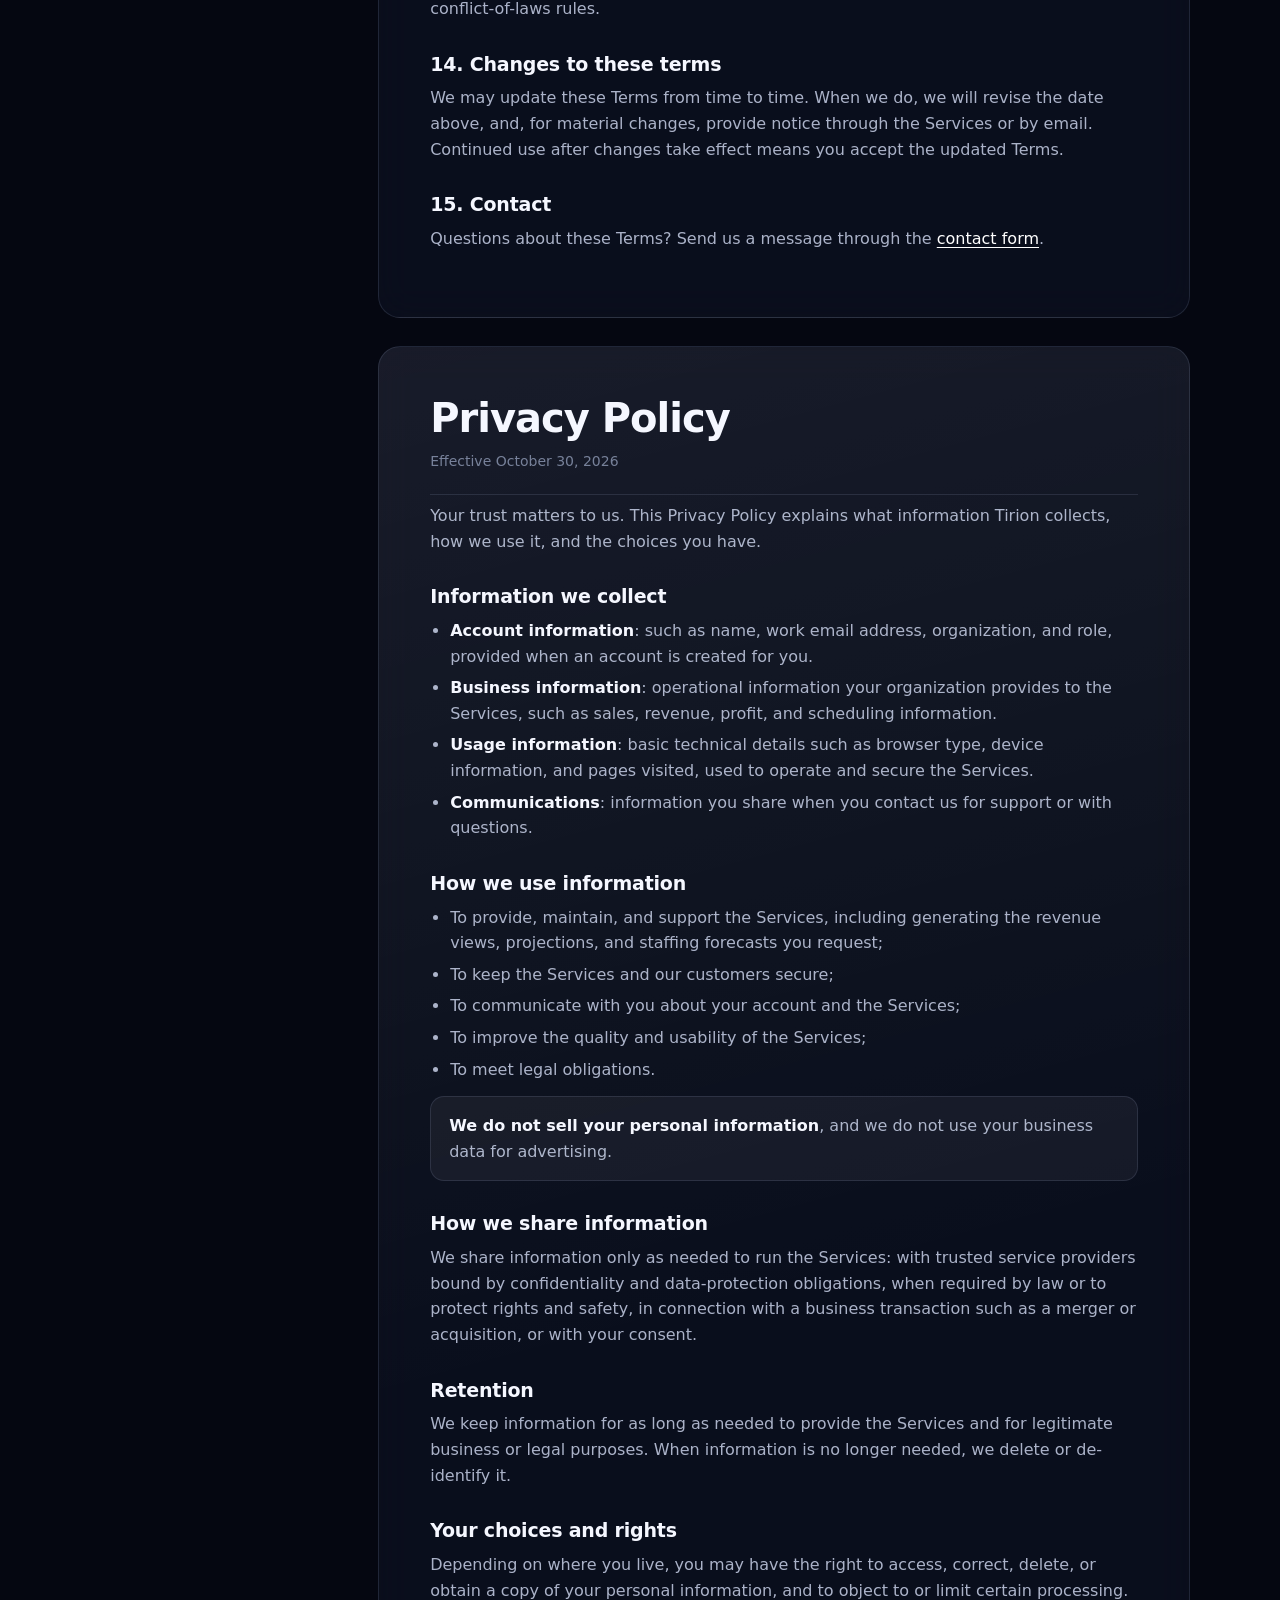
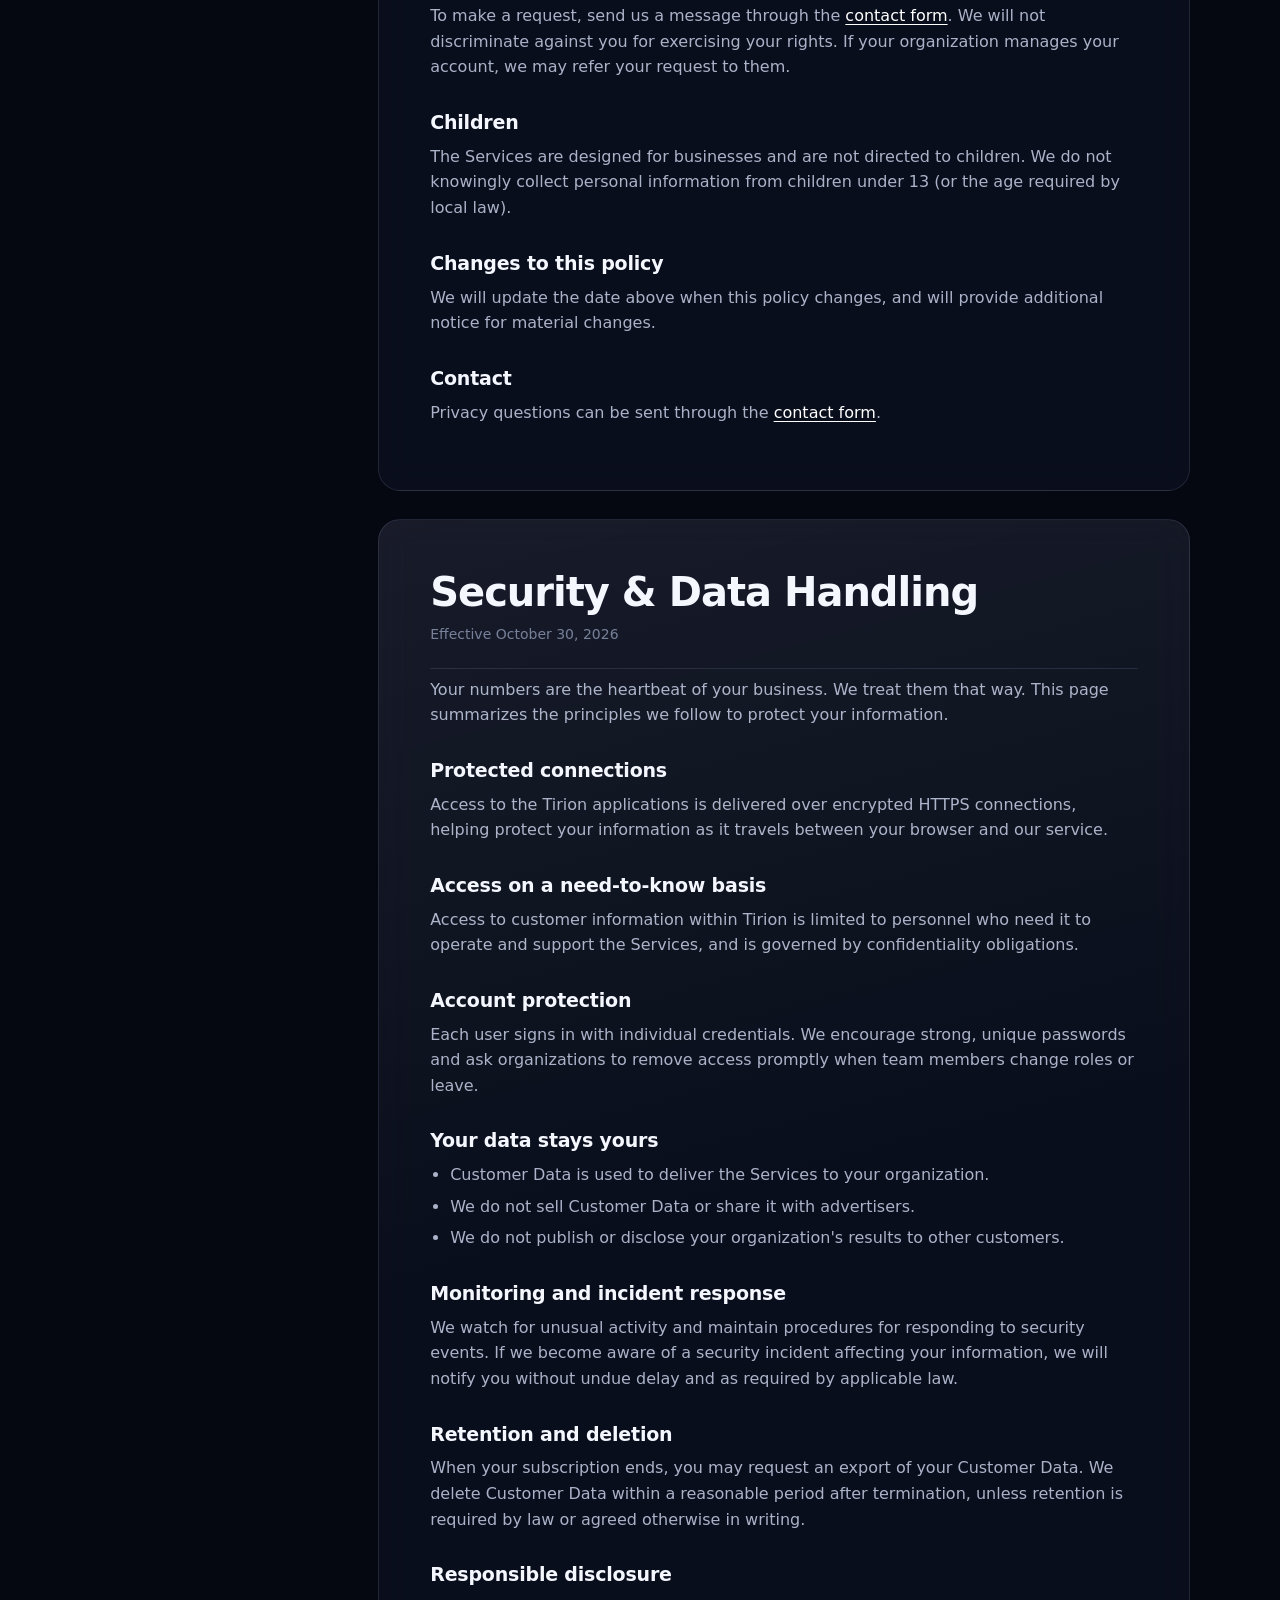
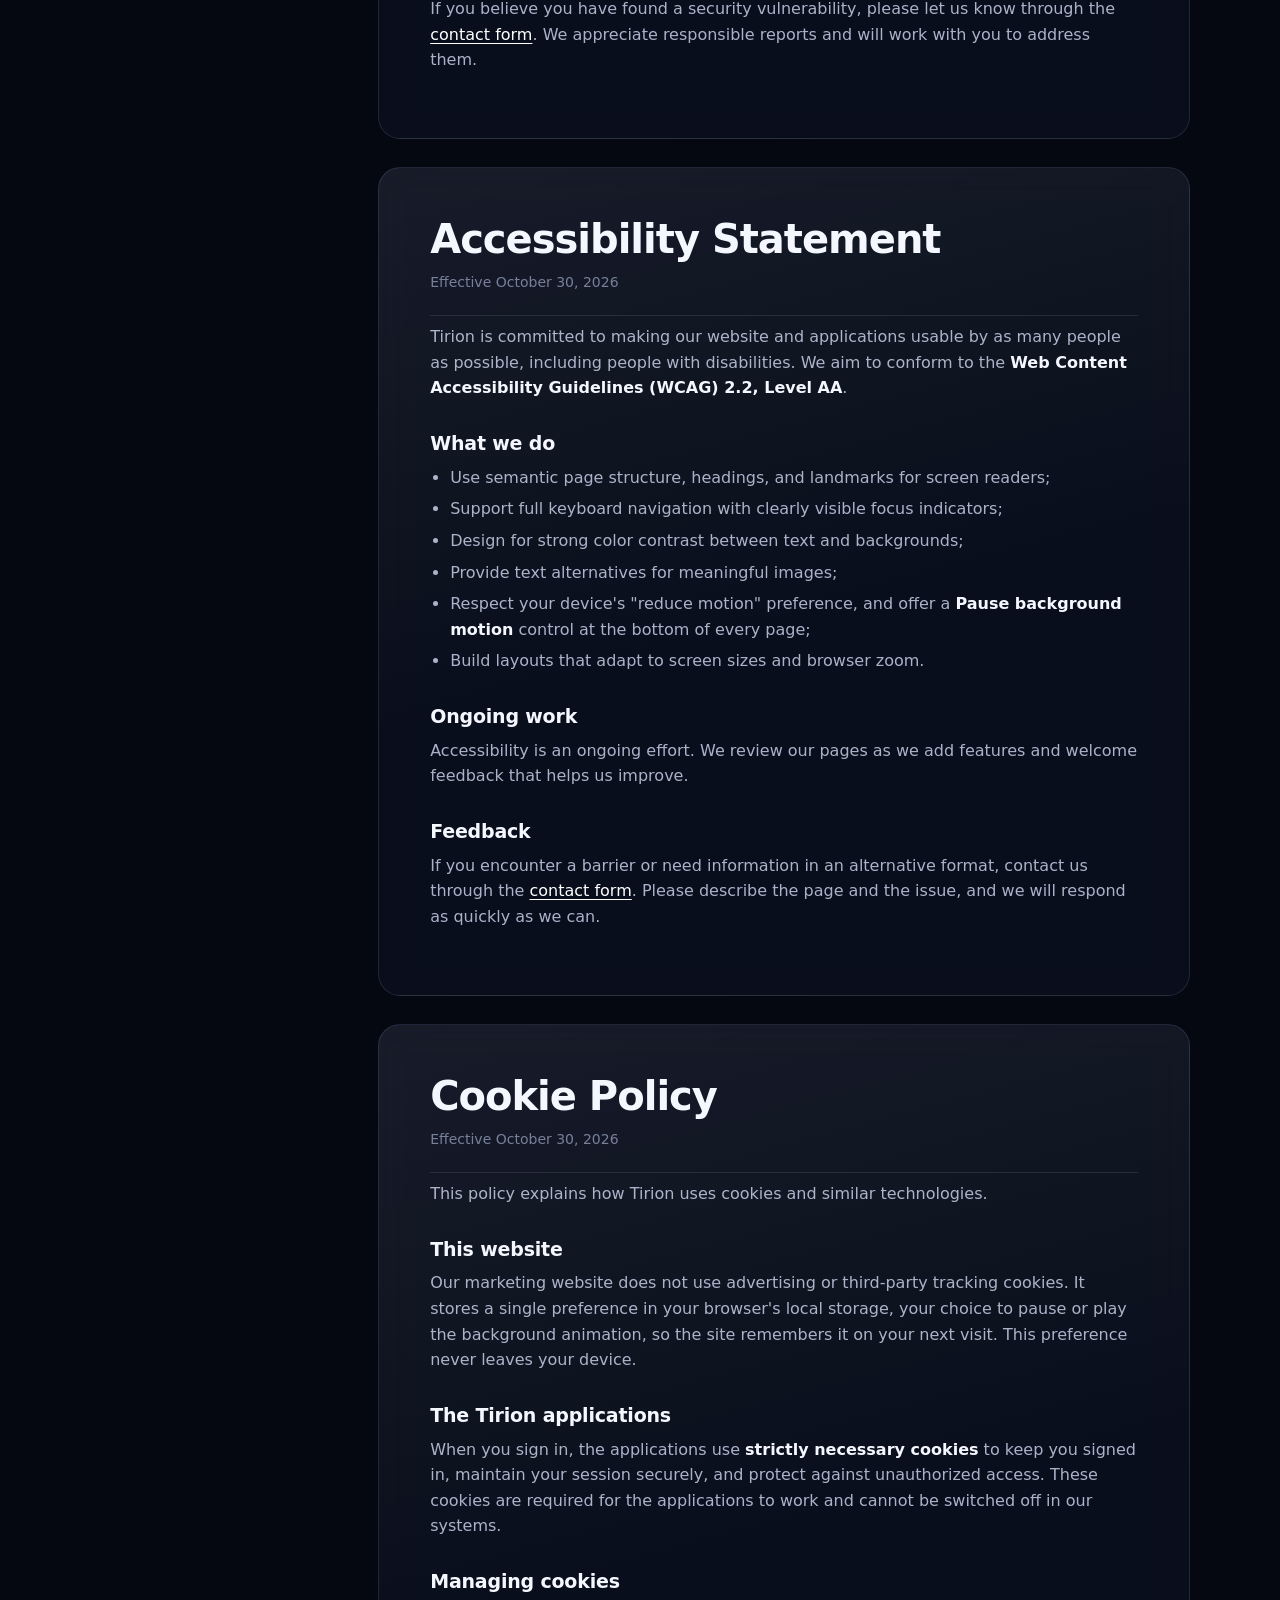
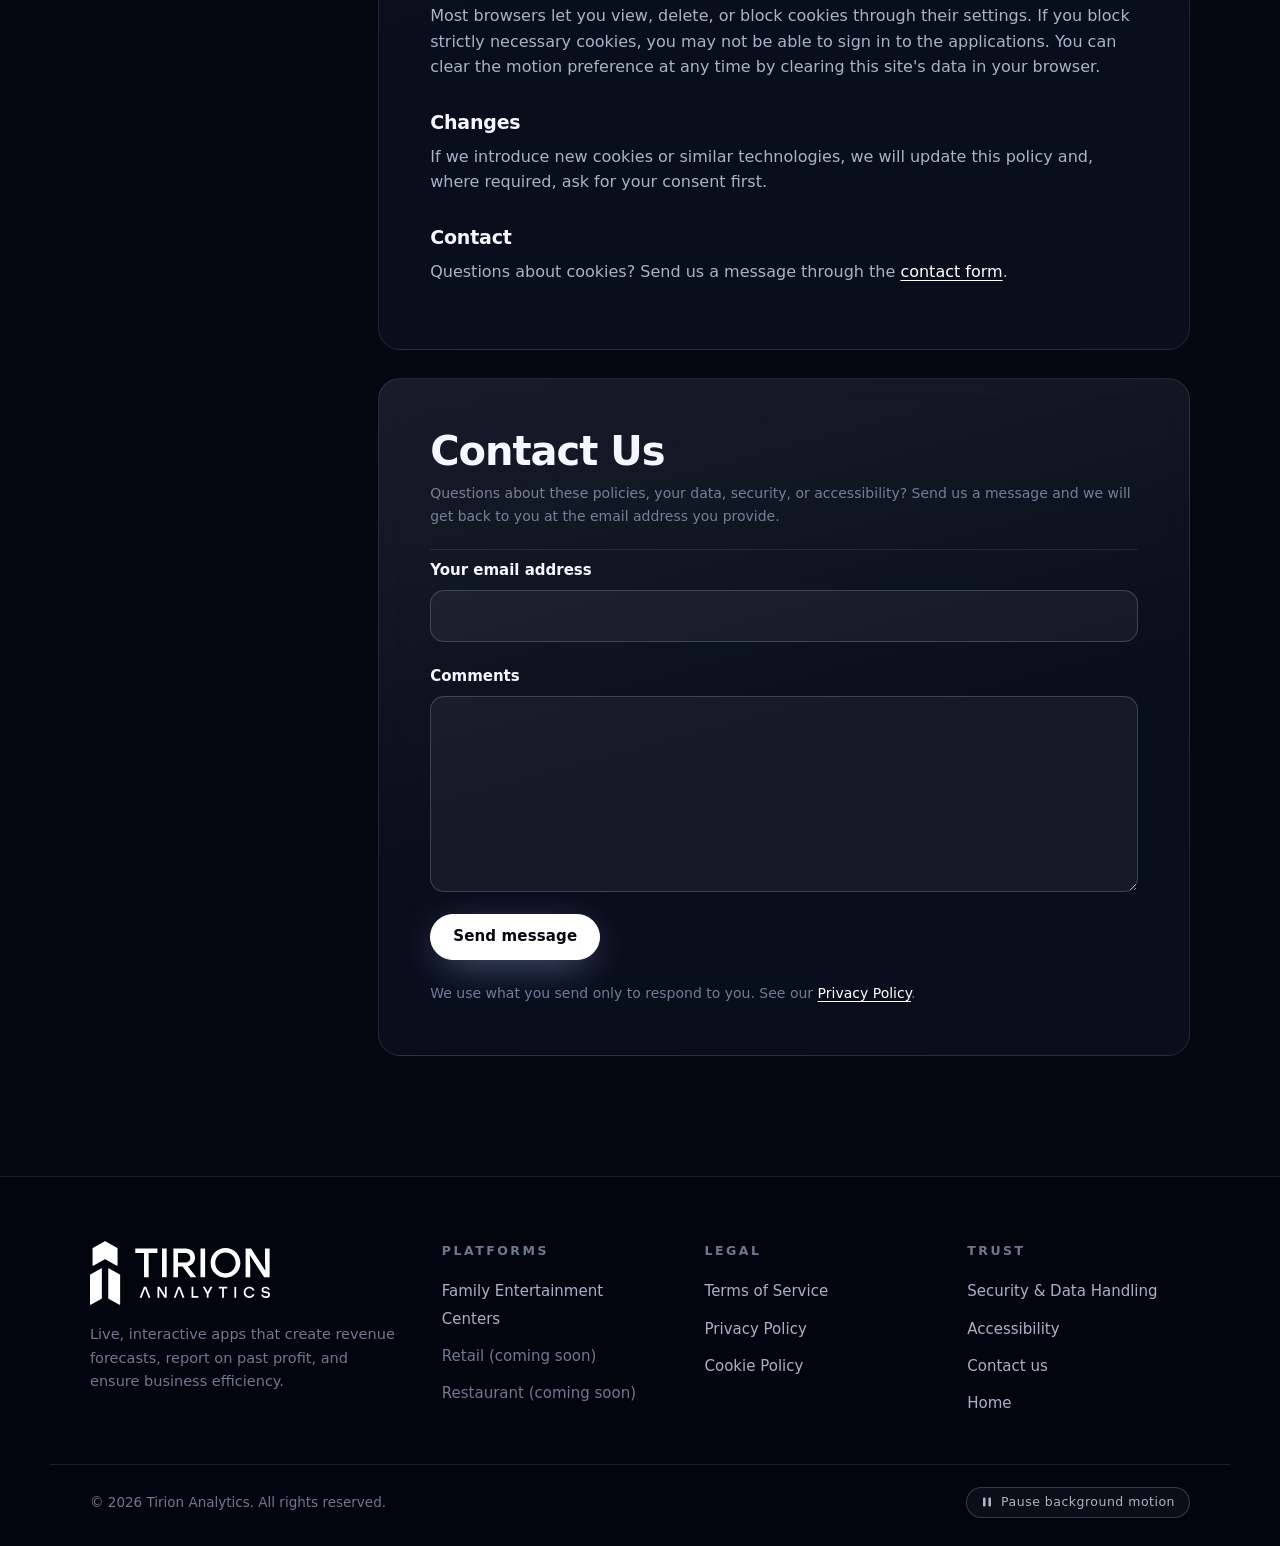
==== commit 07c260f8: "Add the contact form to the bottom of the compliance page Policy sections and the footer now link to" ====
--- a/compliance.html
+++ b/compliance.html
@@ -65,6 +65,7 @@
             <li><a href="#security">Security &amp; Data Handling</a></li>
             <li><a href="#accessibility">Accessibility Statement</a></li>
             <li><a href="#cookies">Cookie Policy</a></li>
+            <li><a href="#contact">Contact Us</a></li>
           </ol>
         </aside>
 
@@ -131,7 +132,7 @@
             <p>We may update these Terms from time to time. When we do, we will revise the date above, and, for material changes, provide notice through the Services or by email. Continued use after changes take effect means you accept the updated Terms.</p>
 
             <h3>15. Contact</h3>
-            <p>Questions about these Terms? Send us a message through our <a href="/contact">contact form</a>.</p>
+            <p>Questions about these Terms? Send us a message through the <a href="#contact">contact form</a>.</p>
           </article>
 
           <!-- Privacy Policy -->
@@ -169,7 +170,7 @@
             <p>We keep information for as long as needed to provide the Services and for legitimate business or legal purposes. When information is no longer needed, we delete or de-identify it.</p>
 
             <h3>Your choices and rights</h3>
-            <p>Depending on where you live, you may have the right to access, correct, delete, or obtain a copy of your personal information, and to object to or limit certain processing. To make a request, send us a message through our <a href="/contact">contact form</a>. We will not discriminate against you for exercising your rights. If your organization manages your account, we may refer your request to them.</p>
+            <p>Depending on where you live, you may have the right to access, correct, delete, or obtain a copy of your personal information, and to object to or limit certain processing. To make a request, send us a message through the <a href="#contact">contact form</a>. We will not discriminate against you for exercising your rights. If your organization manages your account, we may refer your request to them.</p>
 
             <h3>Children</h3>
             <p>The Services are designed for businesses and are not directed to children. We do not knowingly collect personal information from children under 13 (or the age required by local law).</p>
@@ -178,7 +179,7 @@
             <p>We will update the date above when this policy changes, and will provide additional notice for material changes.</p>
 
             <h3>Contact</h3>
-            <p>Privacy questions can be sent through our <a href="/contact">contact form</a>.</p>
+            <p>Privacy questions can be sent through the <a href="#contact">contact form</a>.</p>
           </article>
 
           <!-- Security & Data Handling -->
@@ -213,7 +214,7 @@
             <p>When your subscription ends, you may request an export of your Customer Data. We delete Customer Data within a reasonable period after termination, unless retention is required by law or agreed otherwise in writing.</p>
 
             <h3>Responsible disclosure</h3>
-            <p>If you believe you have found a security vulnerability, please let us know through our <a href="/contact">contact form</a>. We appreciate responsible reports and will work with you to address them.</p>
+            <p>If you believe you have found a security vulnerability, please let us know through the <a href="#contact">contact form</a>. We appreciate responsible reports and will work with you to address them.</p>
           </article>
 
           <!-- Accessibility -->
@@ -239,7 +240,7 @@
             <p>Accessibility is an ongoing effort. We review our pages as we add features and welcome feedback that helps us improve.</p>
 
             <h3>Feedback</h3>
-            <p>If you encounter a barrier or need information in an alternative format, contact us through our <a href="/contact">contact form</a>. Please describe the page and the issue, and we will respond as quickly as we can.</p>
+            <p>If you encounter a barrier or need information in an alternative format, contact us through the <a href="#contact">contact form</a>. Please describe the page and the issue, and we will respond as quickly as we can.</p>
           </article>
 
           <!-- Cookies -->
@@ -264,7 +265,42 @@
             <p>If we introduce new cookies or similar technologies, we will update this policy and, where required, ask for your consent first.</p>
 
             <h3>Contact</h3>
-            <p>Questions about cookies? Send us a message through our <a href="/contact">contact form</a>.</p>
+            <p>Questions about cookies? Send us a message through the <a href="#contact">contact form</a>.</p>
+          </article>
+
+          <!-- Contact -->
+          <article class="doc glass" id="contact" aria-labelledby="contact-title">
+            <header>
+              <h2 id="contact-title">Contact Us</h2>
+              <p>Questions about these policies, your data, security, or accessibility? Send us a message and we will get back to you at the email address you provide.</p>
+            </header>
+
+            <form class="contact-form" action="/api/contact" method="post" data-contact-form novalidate>
+              <div class="field">
+                <label for="contact-email">Your email address</label>
+                <input id="contact-email" name="email" type="email" autocomplete="email" required maxlength="254" aria-describedby="contact-email-error">
+                <p class="field-error" id="contact-email-error" hidden>Enter a valid email address.</p>
+              </div>
+
+              <div class="field">
+                <label for="contact-message">Comments</label>
+                <textarea id="contact-message" name="message" rows="7" required maxlength="5000" aria-describedby="contact-message-error"></textarea>
+                <p class="field-error" id="contact-message-error" hidden>Enter a message.</p>
+              </div>
+
+              <!-- Left empty by people; filled in by spam bots. -->
+              <div class="field-trap" aria-hidden="true">
+                <label for="contact-website">Website</label>
+                <input id="contact-website" name="website" type="text" tabindex="-1" autocomplete="off">
+              </div>
+
+              <div class="contact-actions">
+                <button class="btn btn-primary" type="submit">Send message</button>
+                <p class="contact-status" role="status" aria-live="polite" data-contact-status></p>
+              </div>
+
+              <p class="contact-note">We use what you send only to respond to you. See our <a href="#privacy">Privacy Policy</a>.</p>
+            </form>
           </article>
         </div>
       </div>
@@ -297,7 +333,7 @@
           <ul>
             <li><a href="#security">Security &amp; Data Handling</a></li>
             <li><a href="#accessibility">Accessibility</a></li>
-            <li><a href="/contact">Contact us</a></li>
+            <li><a href="#contact">Contact us</a></li>
             <li><a href="/">Home</a></li>
           </ul>
         </div>
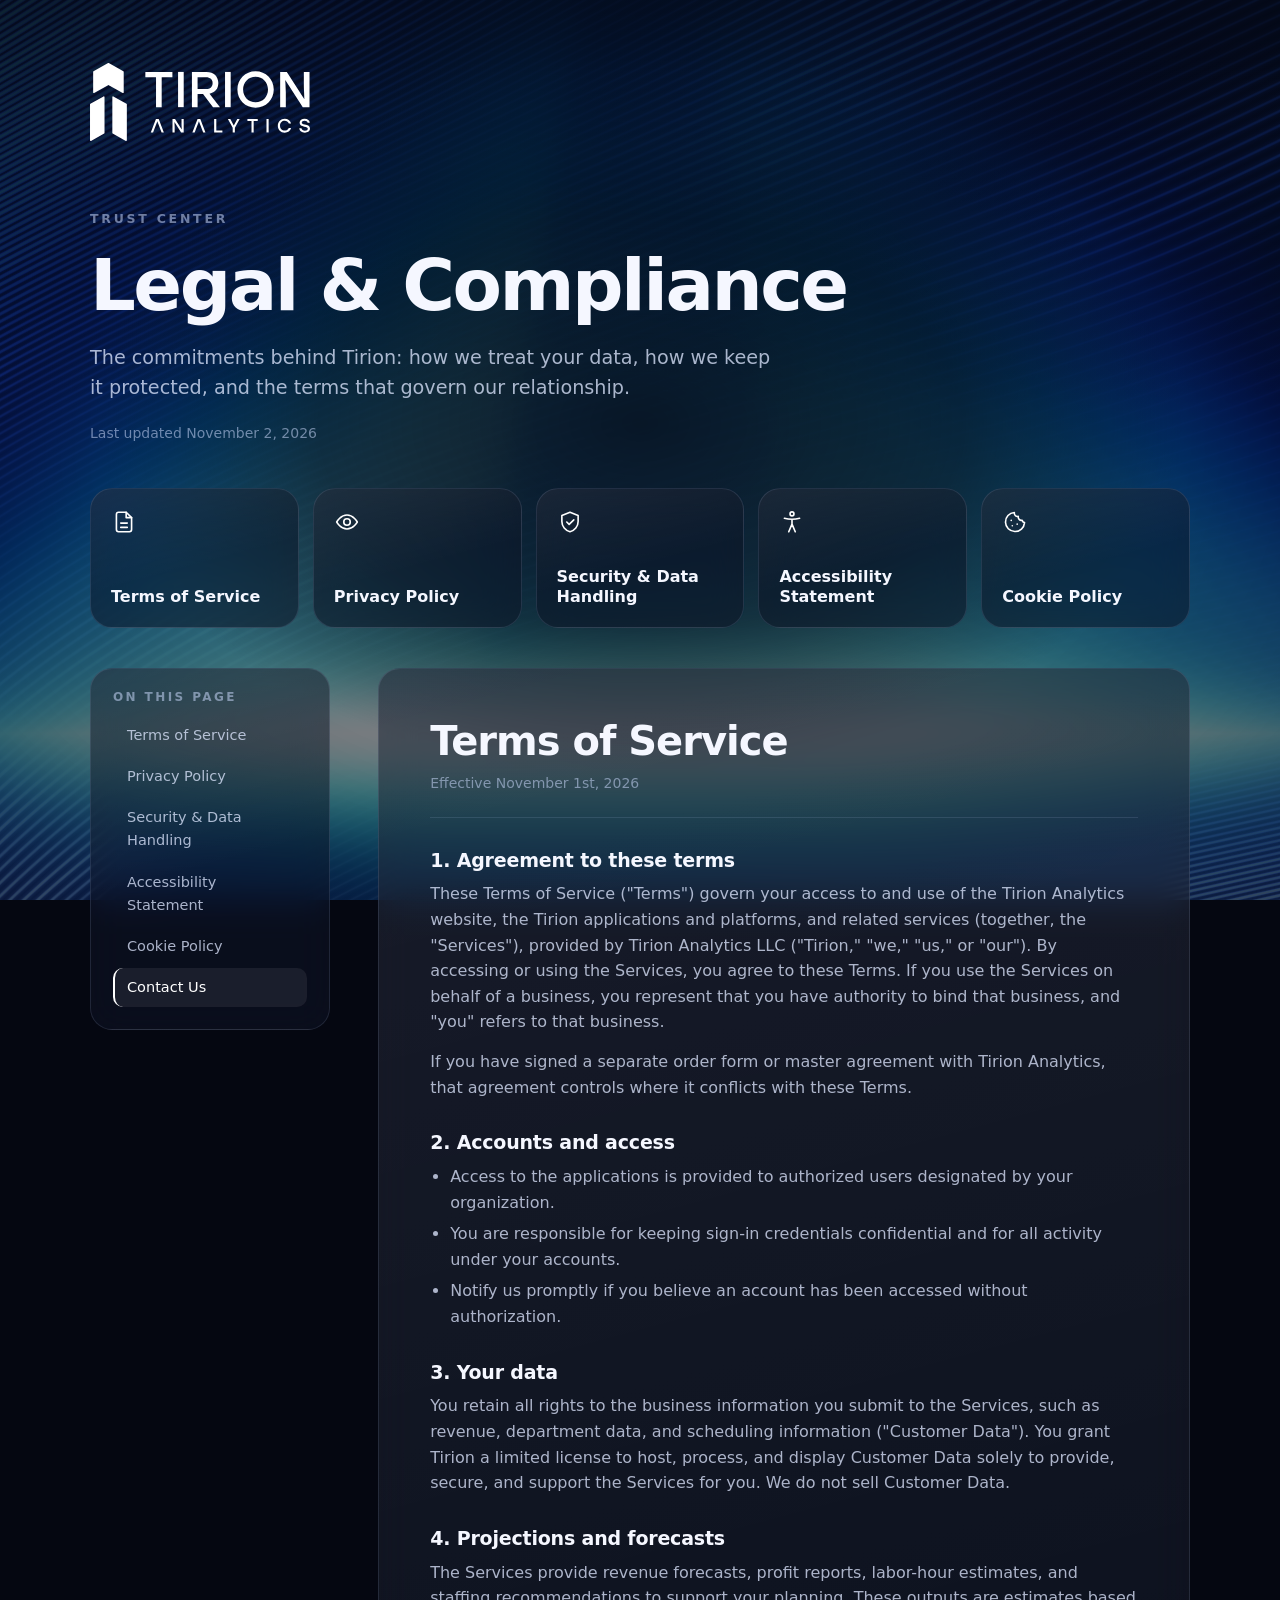
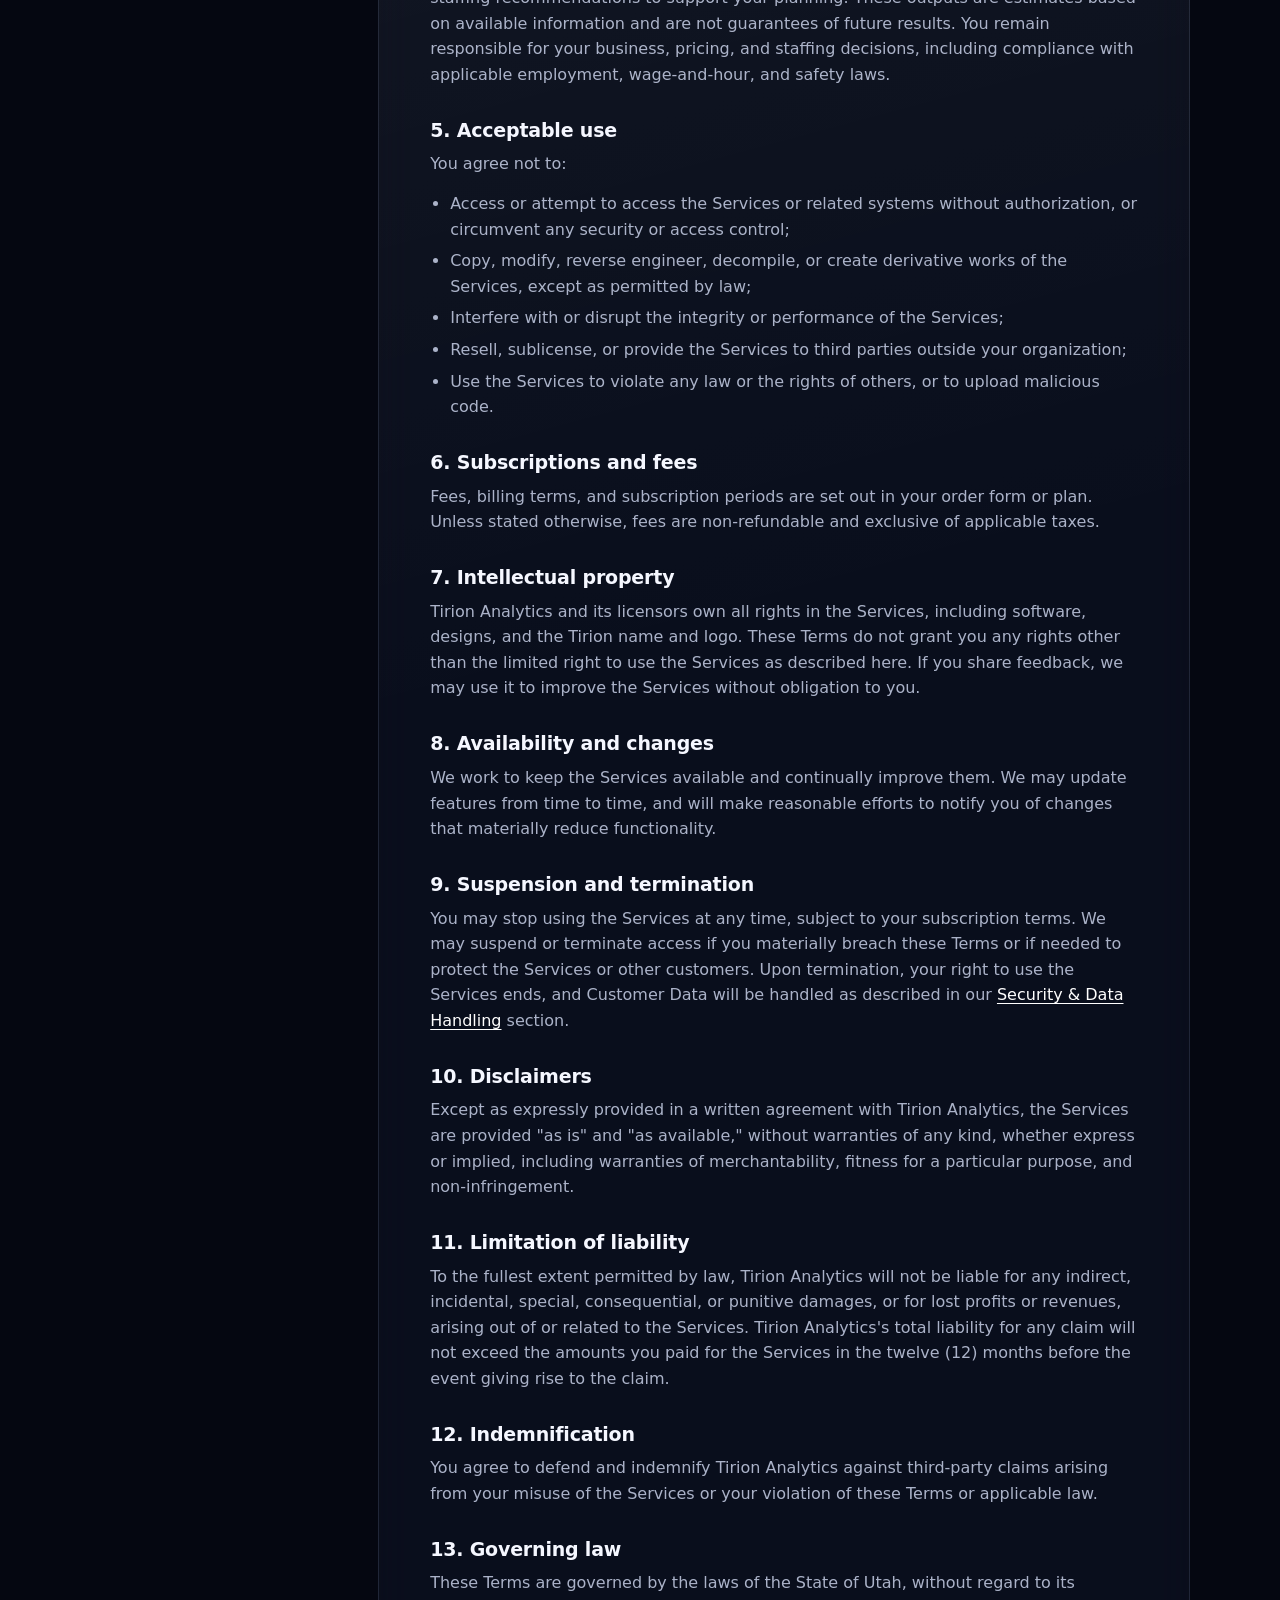
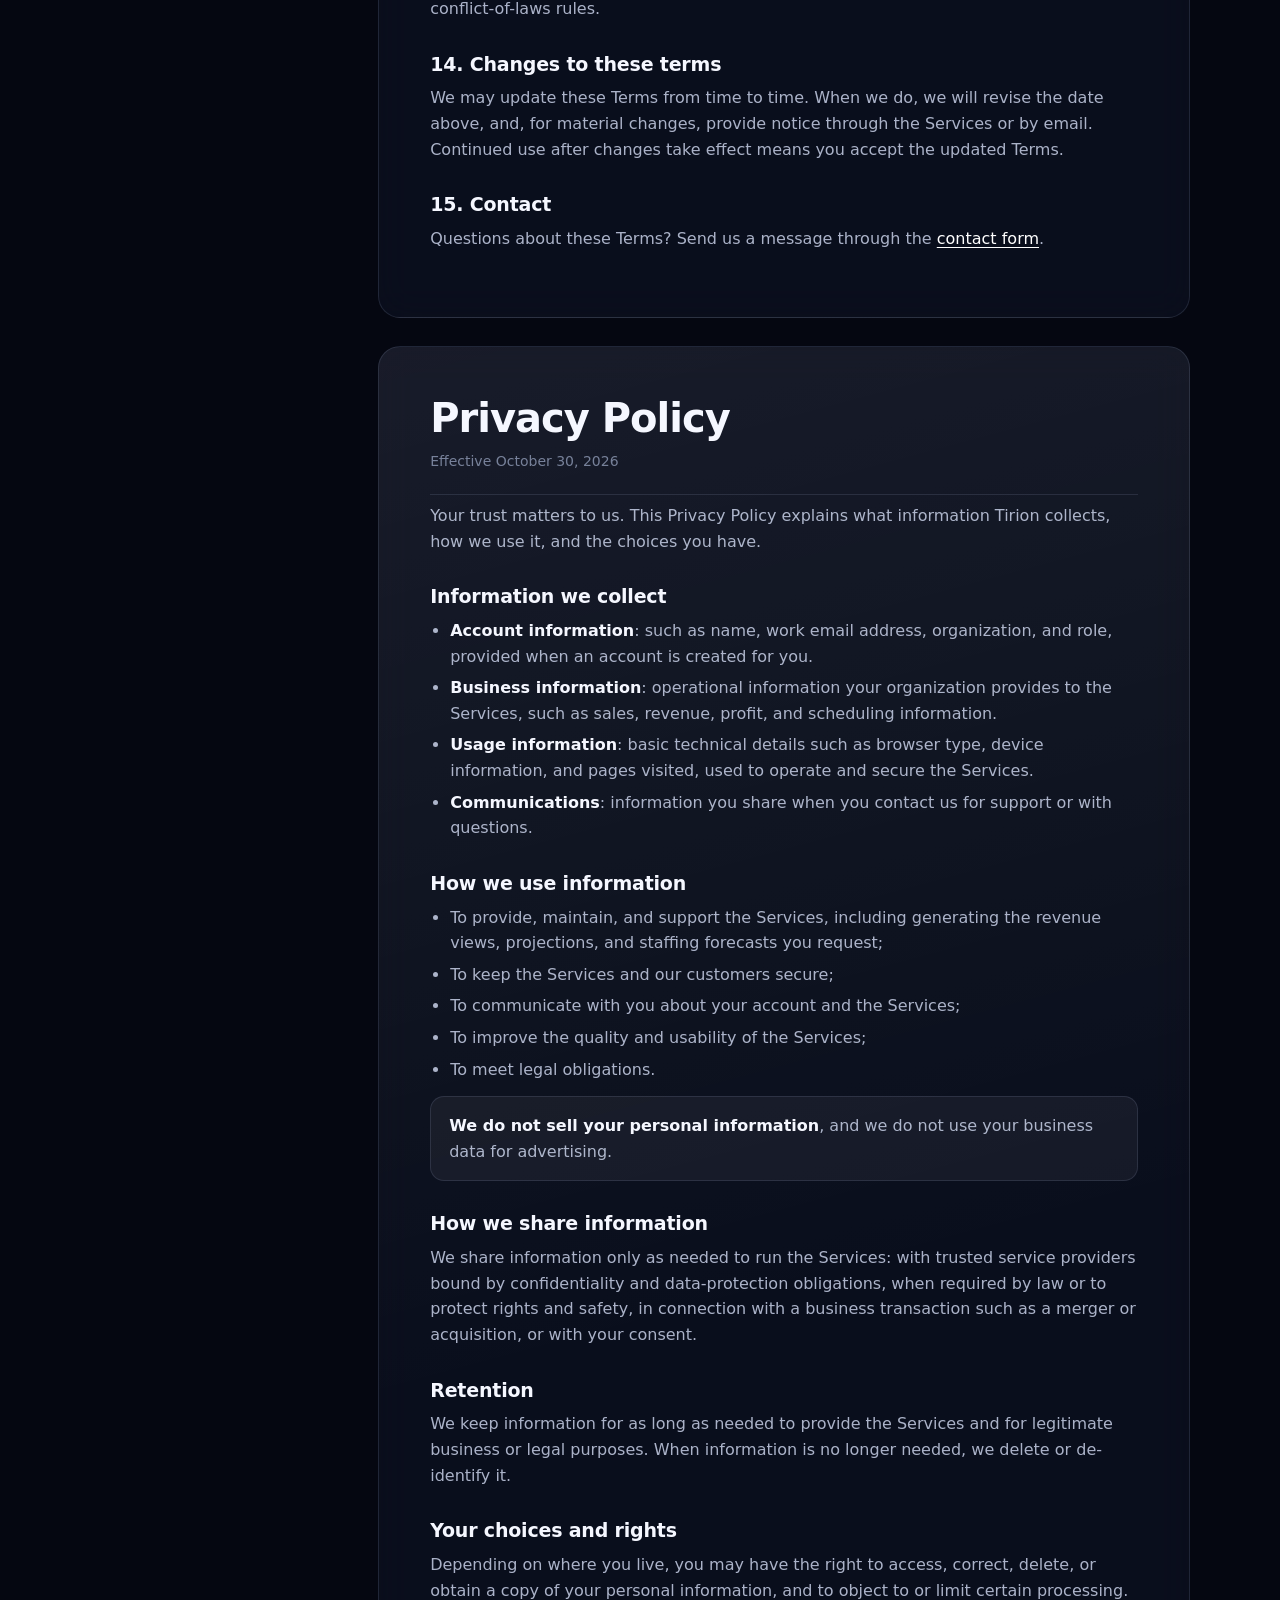
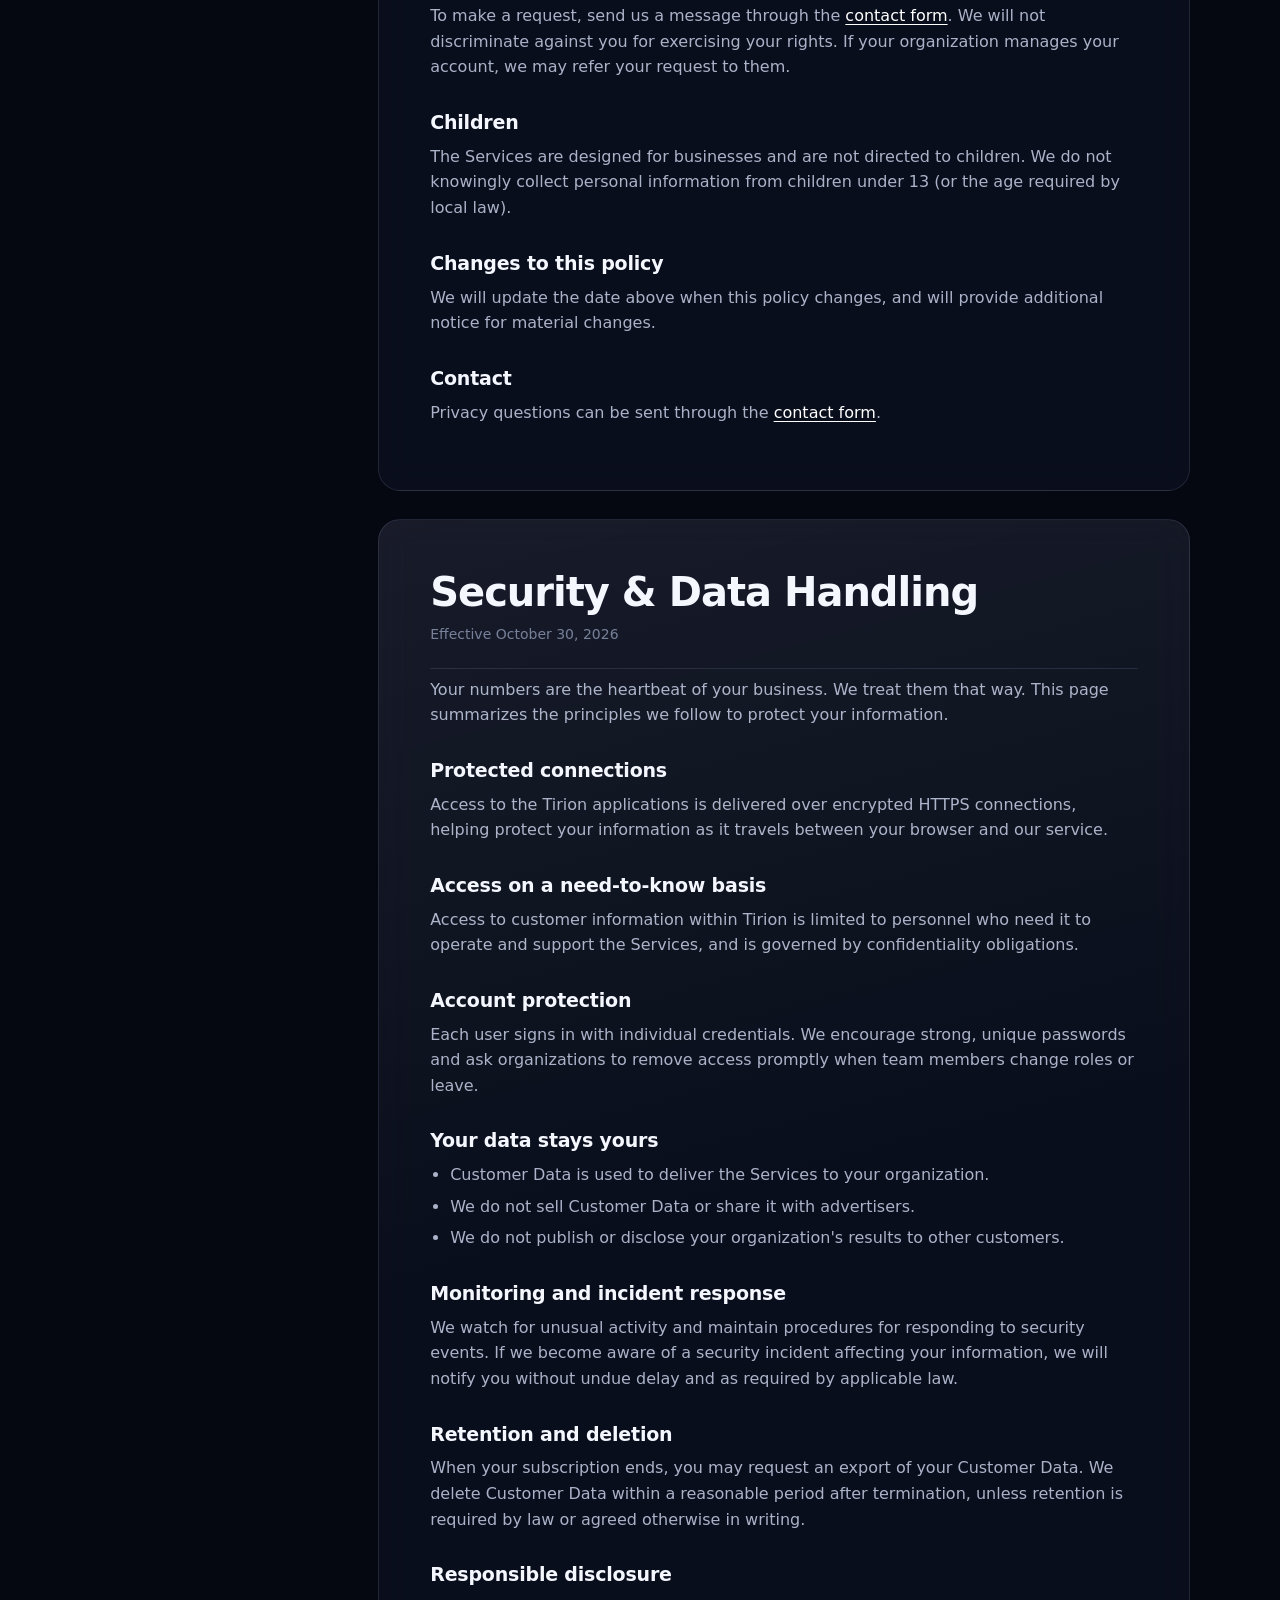
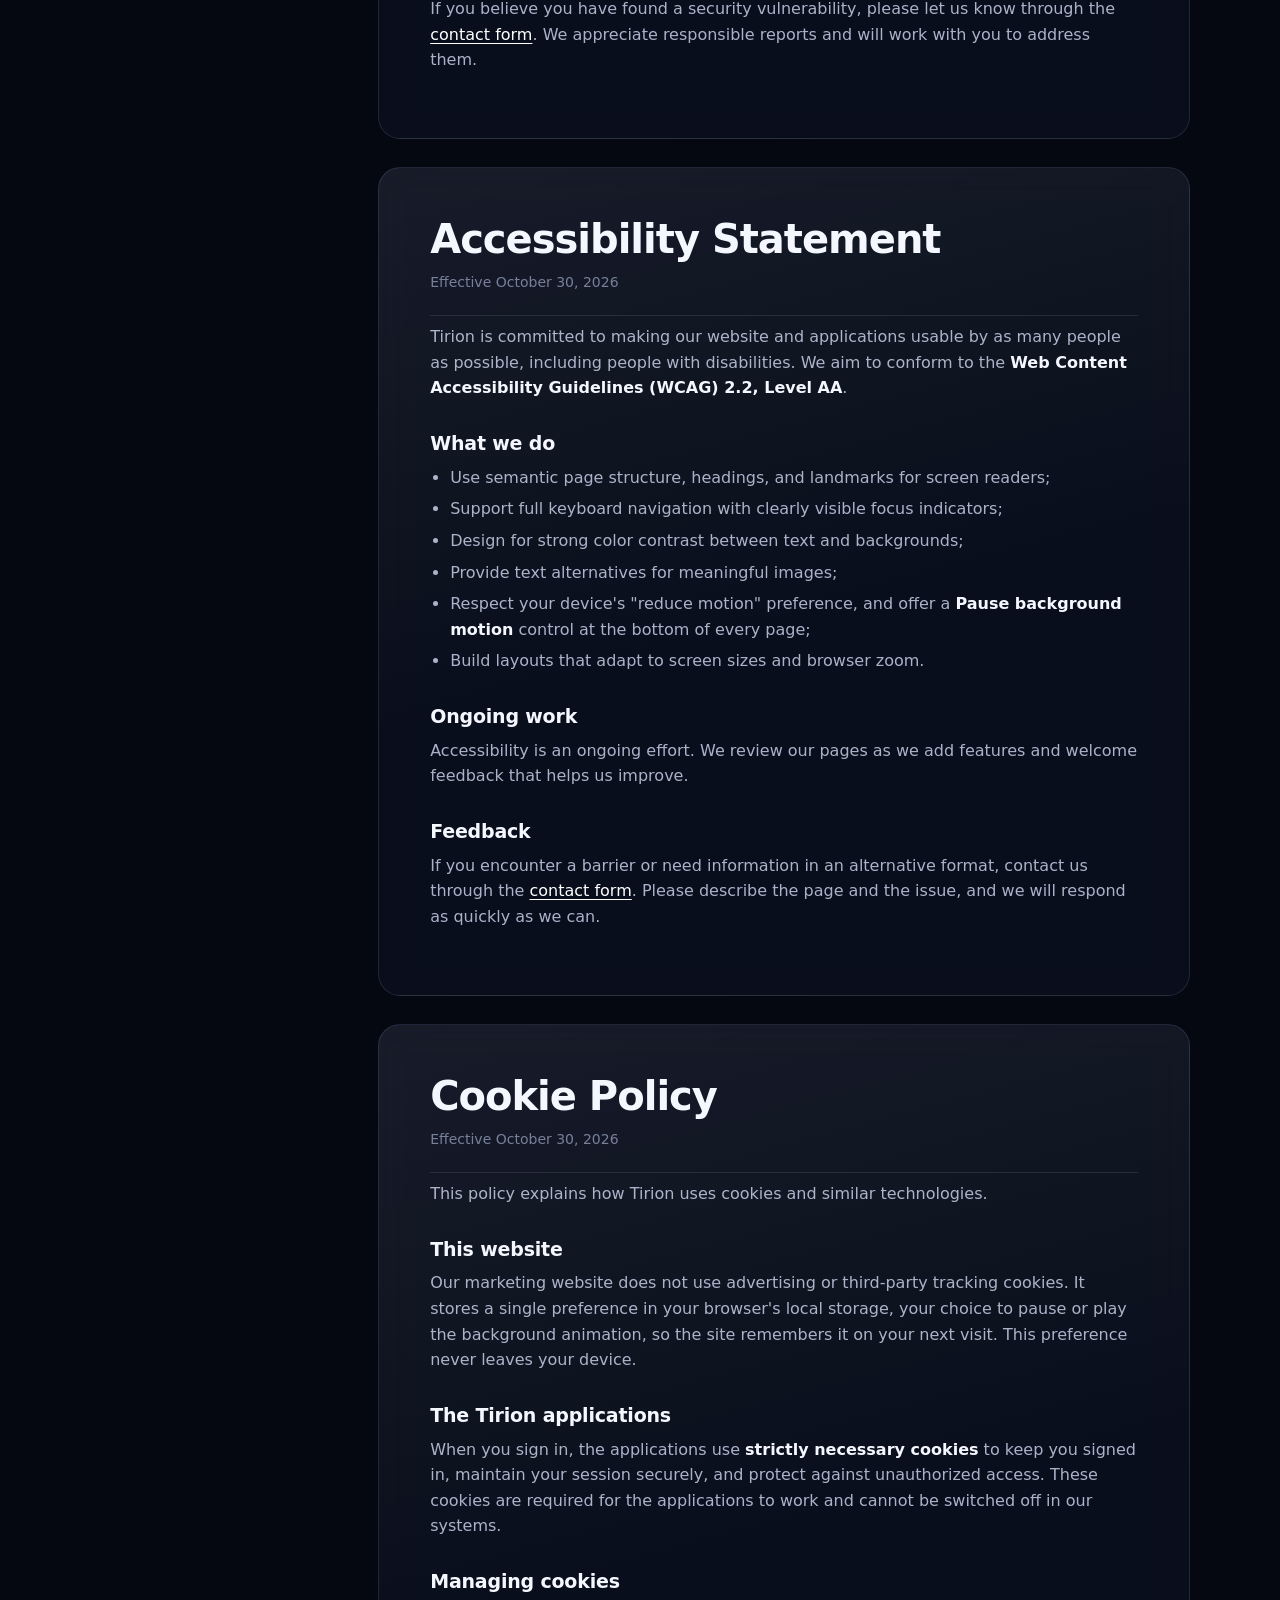
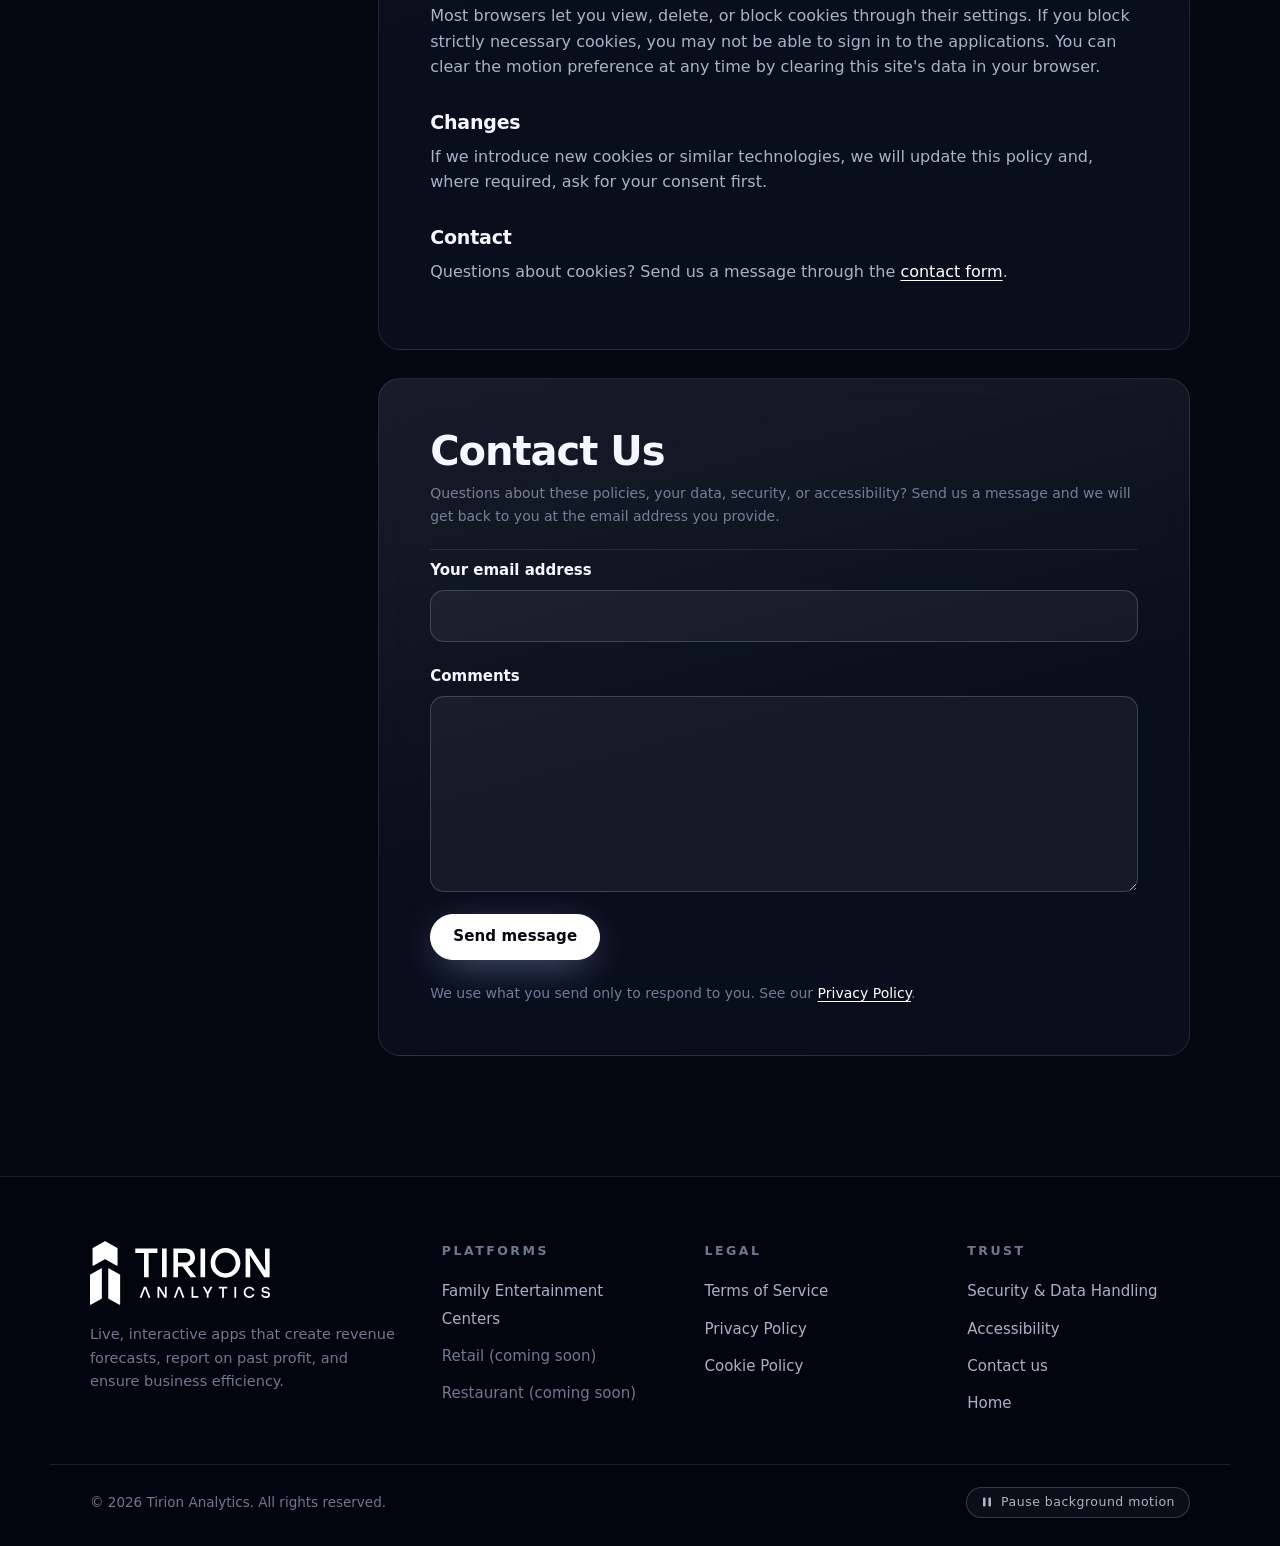
==== commit acfda016: "Brighter blue prism/waves background with tap light beams Ports tirion-blue-prism-waves-touch-beams." ====
--- a/compliance.html
+++ b/compliance.html
@@ -7,7 +7,7 @@
   <title>Legal &amp; Compliance | Tirion Analytics</title>
   <meta name="description" content="Tirion Analytics Terms of Service, Privacy Policy, Security & Data Handling, Accessibility Statement, and Cookie Policy.">
   <link rel="icon" href="assets/favicon.svg" type="image/svg+xml">
-  <link rel="stylesheet" href="assets/site.css?v=3">
+  <link rel="stylesheet" href="assets/site.css?v=4">
   <script>document.documentElement.classList.add('js');</script>
 </head>
 <body class="page-legal" data-theme="blue">
@@ -345,7 +345,7 @@
     </footer>
   </div>
 
-  <script src="assets/background.js?v=3"></script>
-  <script src="assets/site.js?v=3"></script>
+  <script src="assets/background.js?v=4"></script>
+  <script src="assets/site.js?v=4"></script>
 </body>
 </html>
--- a/assets/site.css
+++ b/assets/site.css
@@ -83,18 +83,22 @@
 }
 .page-legal .scene .veil { opacity: .58; }
 
-/* Blue theme (FEC page), from tirion-blue-prism-and-bright-blue-waves-combined.html */
+/* Blue theme (all pages), from tirion-blue-prism-waves-touch-beams.html */
 [data-theme="blue"] .scene {
   background:
-    radial-gradient(ellipse 68% 62% at 49% 50%, rgba(12, 38, 100, .33) 0%, transparent 75%),
-    linear-gradient(135deg, #030611 0%, #080d22 49%, #040715 100%);
+    radial-gradient(ellipse 68% 62% at 49% 50%, rgba(18, 72, 255, .44) 0%, transparent 74%),
+    radial-gradient(ellipse 58% 48% at 52% 55%, rgba(68, 156, 255, .18) 0%, transparent 76%),
+    linear-gradient(135deg, #020611 0%, #07153a 46%, #041128 100%);
+}
+[data-theme="blue"] .scene .vignette {
+  background: radial-gradient(ellipse 83% 82% at 50% 49%, transparent 44%, rgba(1, 8, 26, .32) 100%);
 }
 [data-theme="blue"] #waves {
-  opacity: .74;
+  opacity: .86;
   -webkit-mask-image: radial-gradient(ellipse 55% 70% at 50% 50%, rgba(0,0,0,.17) 0%, rgba(0,0,0,.33) 29%, rgba(0,0,0,.70) 67%, #000 100%);
           mask-image: radial-gradient(ellipse 55% 70% at 50% 50%, rgba(0,0,0,.17) 0%, rgba(0,0,0,.33) 29%, rgba(0,0,0,.70) 67%, #000 100%);
 }
-[data-theme="blue"] #prism { opacity: .8; }
+[data-theme="blue"] #prism { opacity: 1; }
 
 .site { position: relative; z-index: 1; }
 
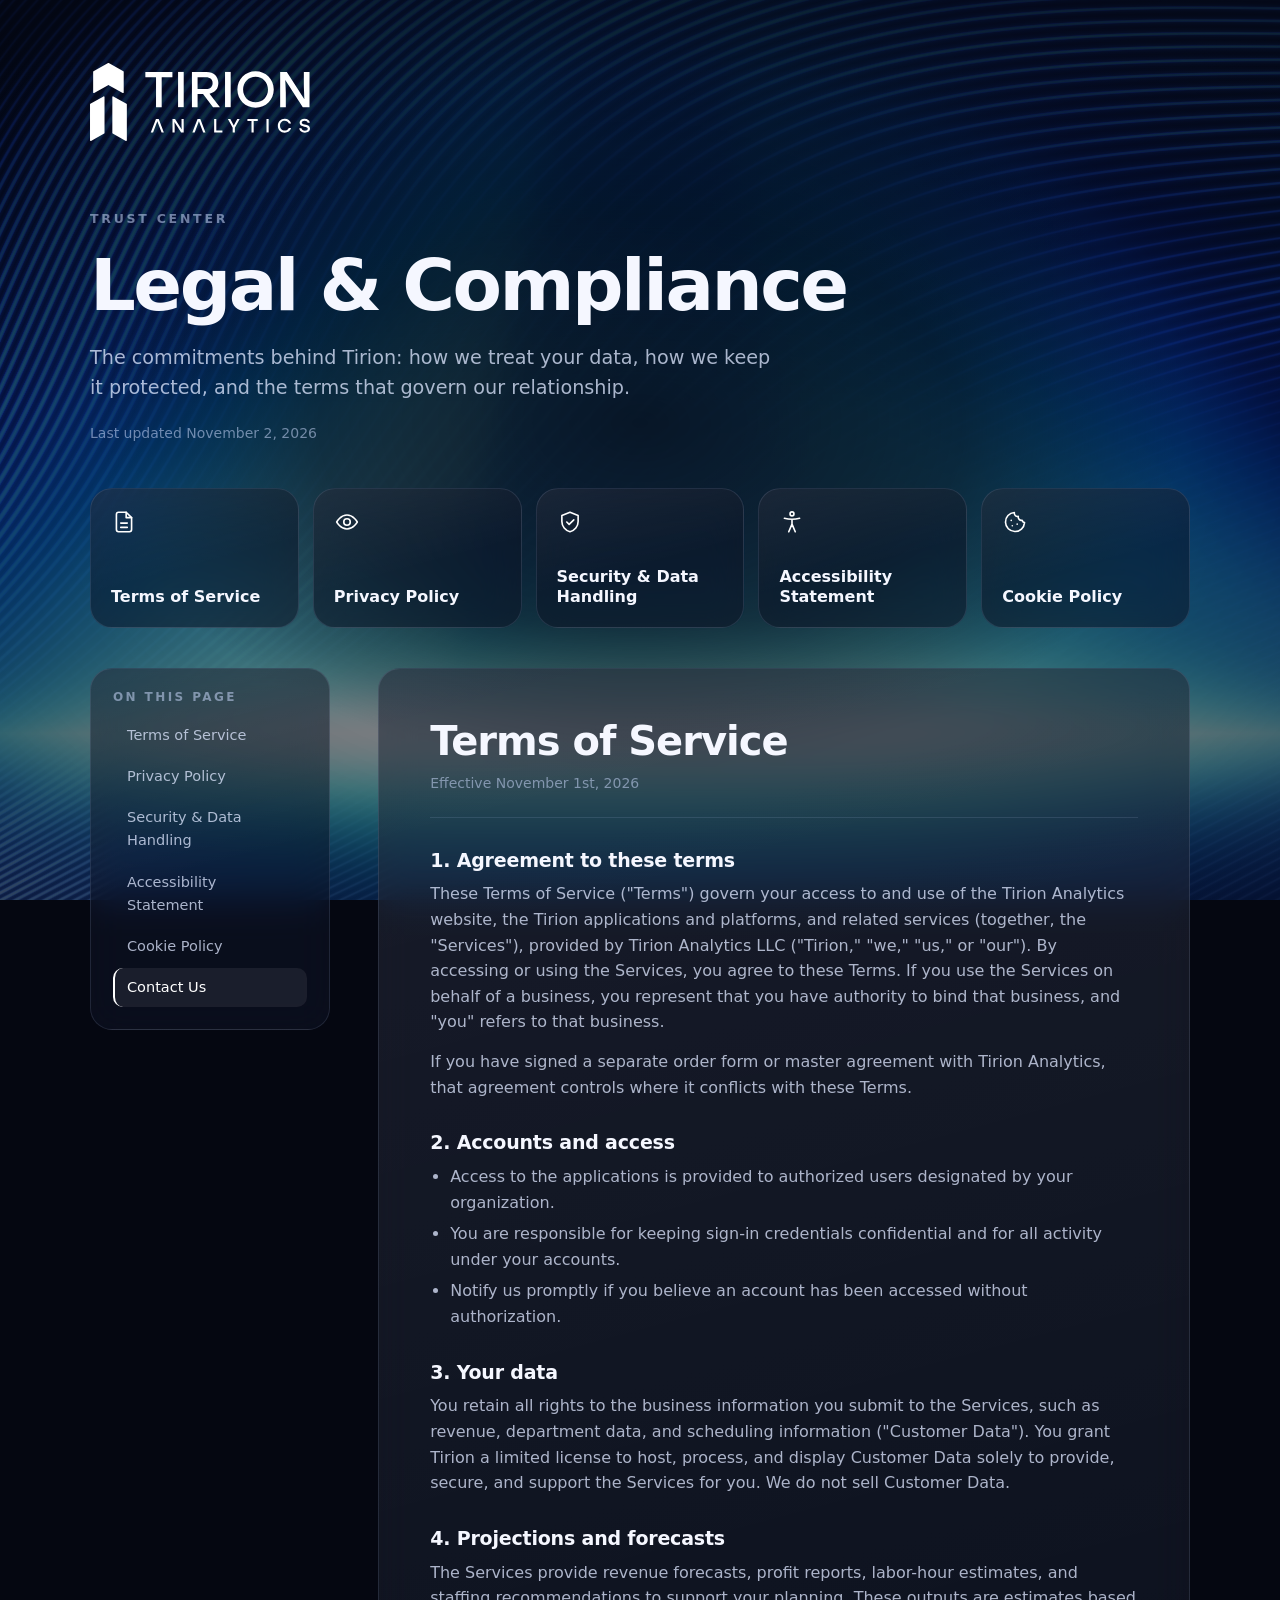
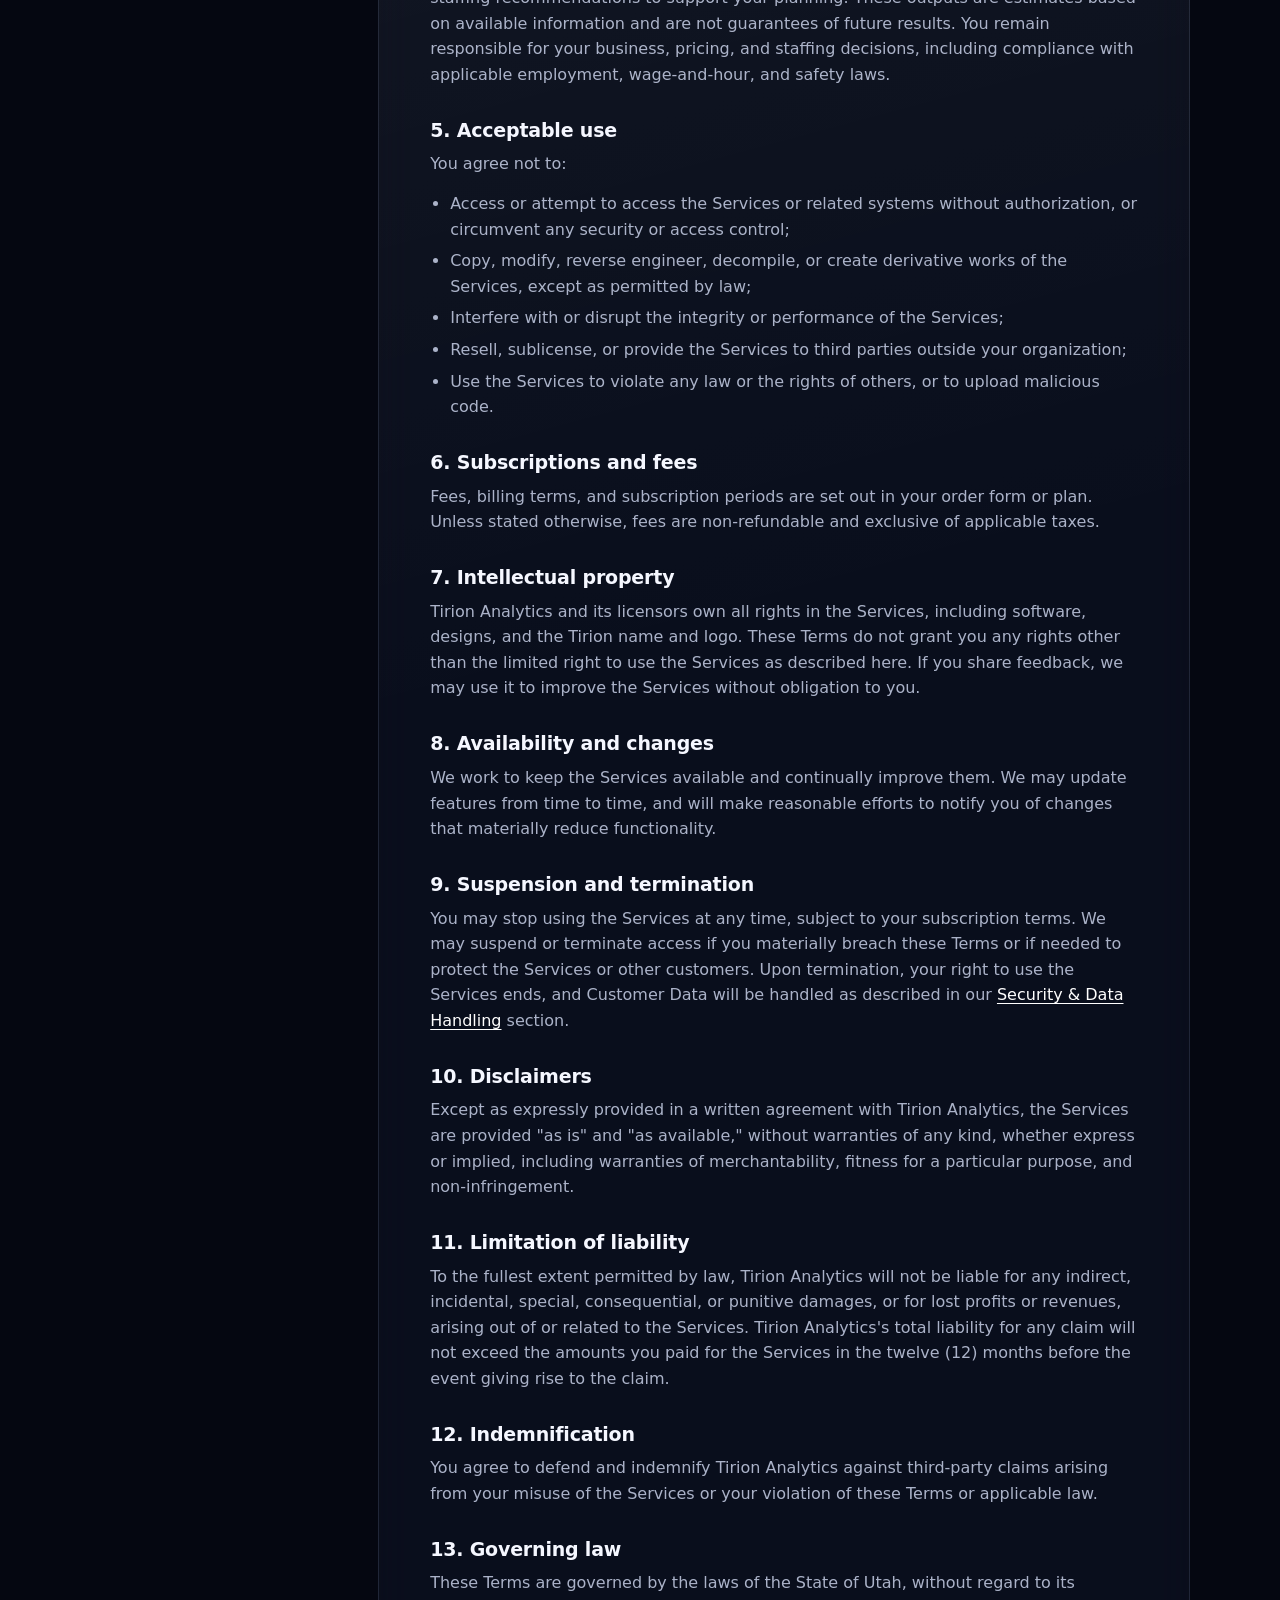
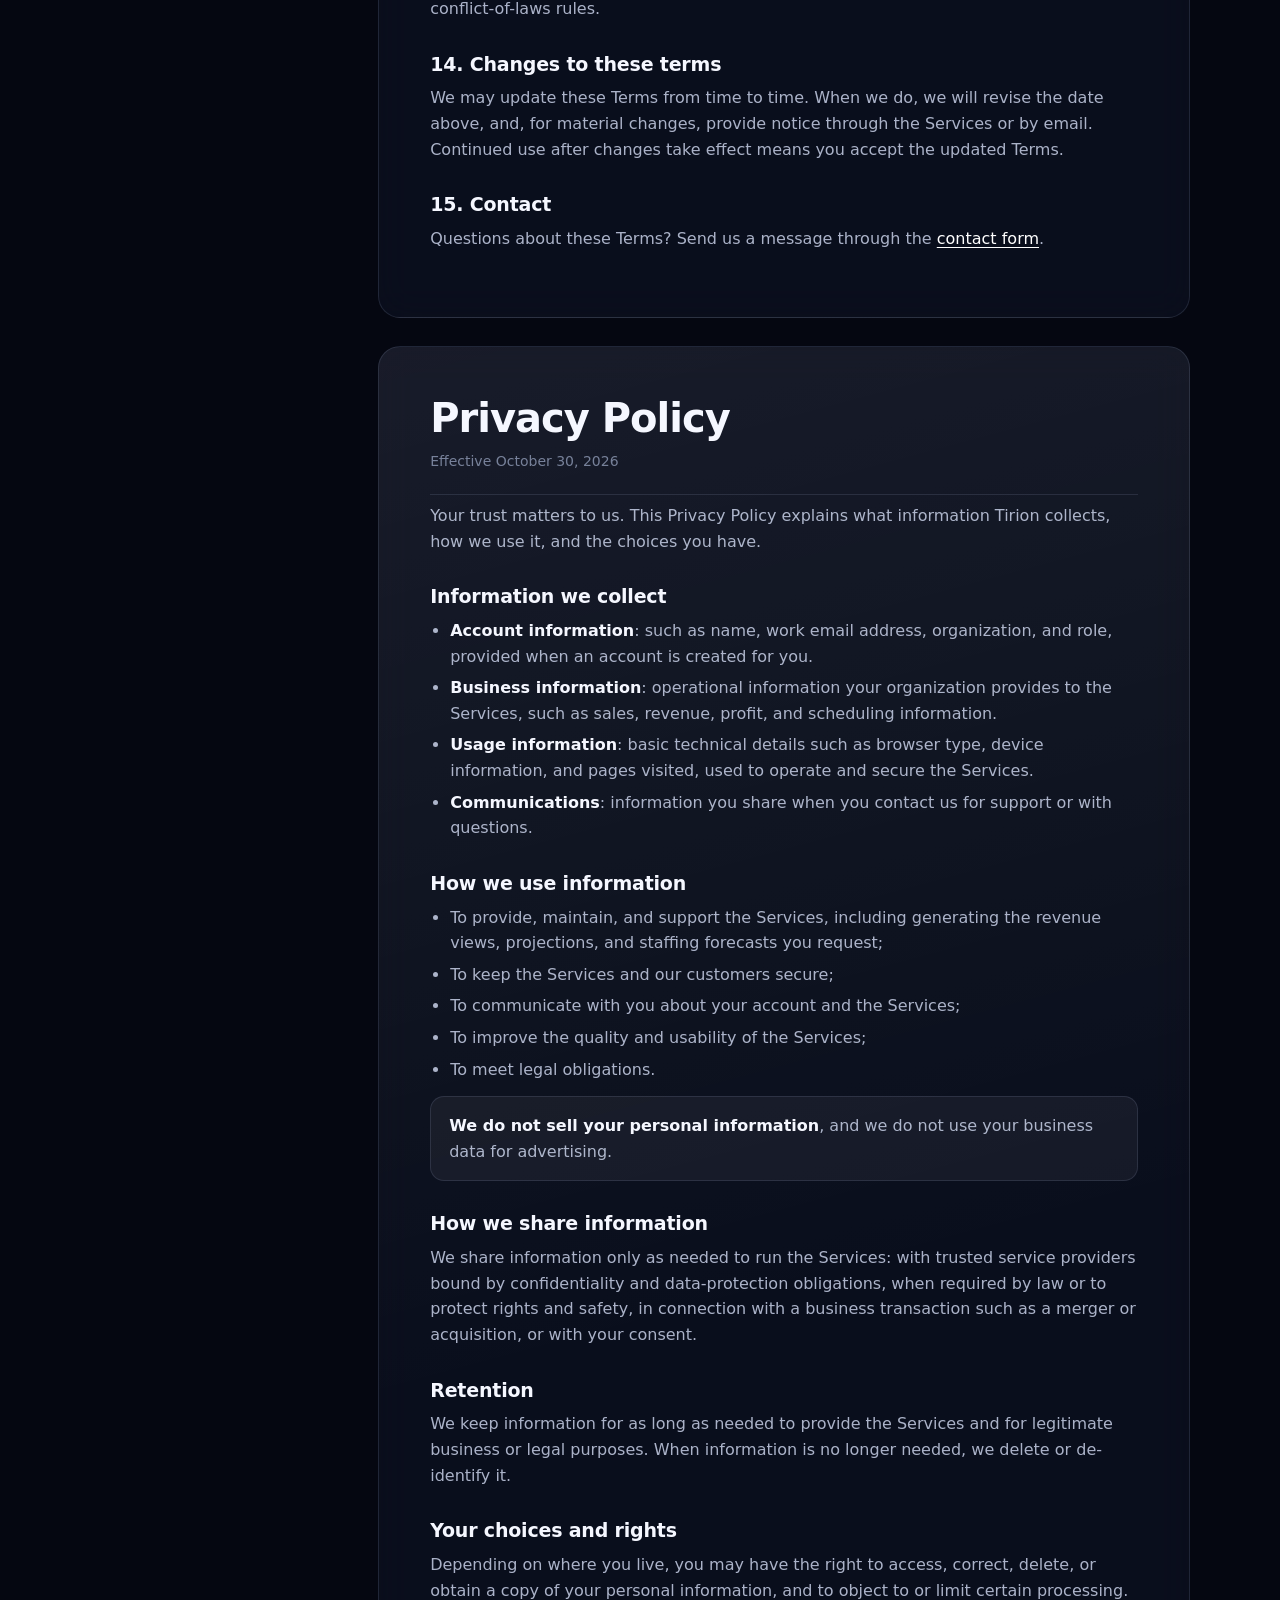
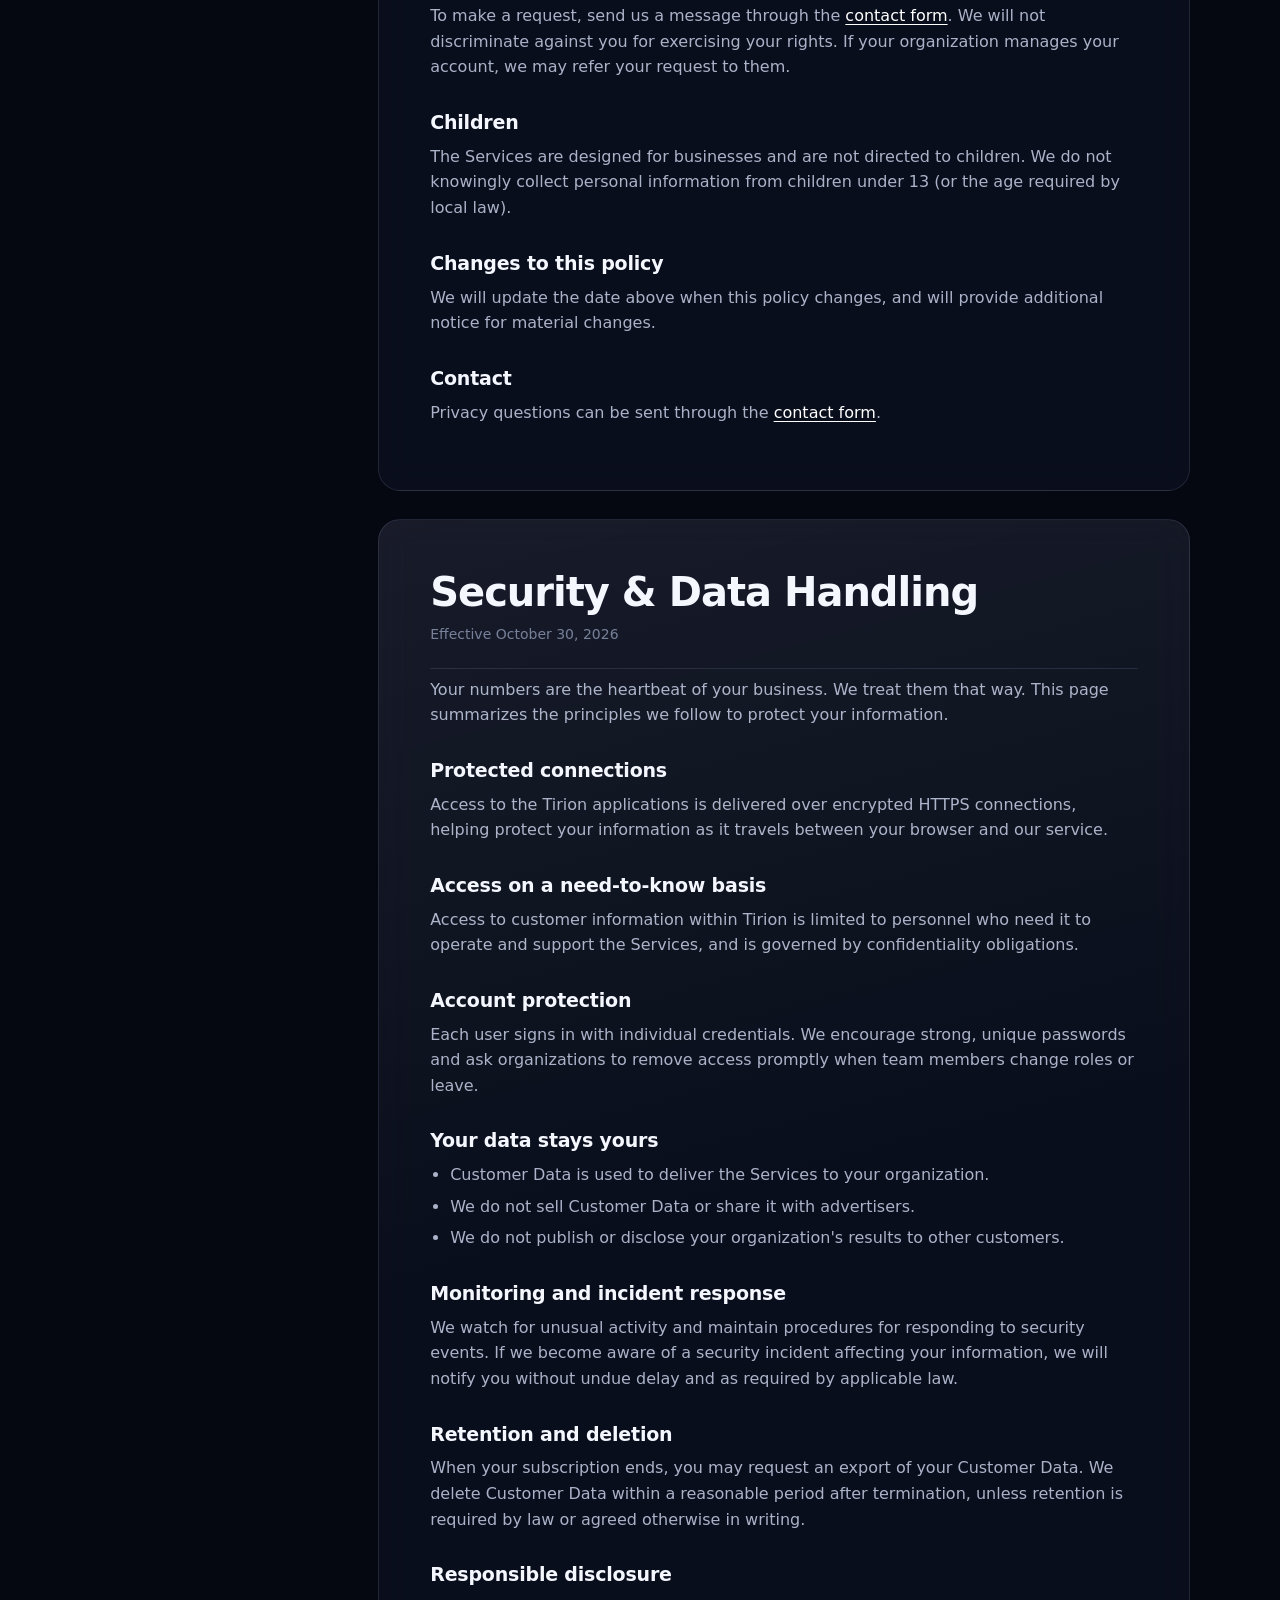
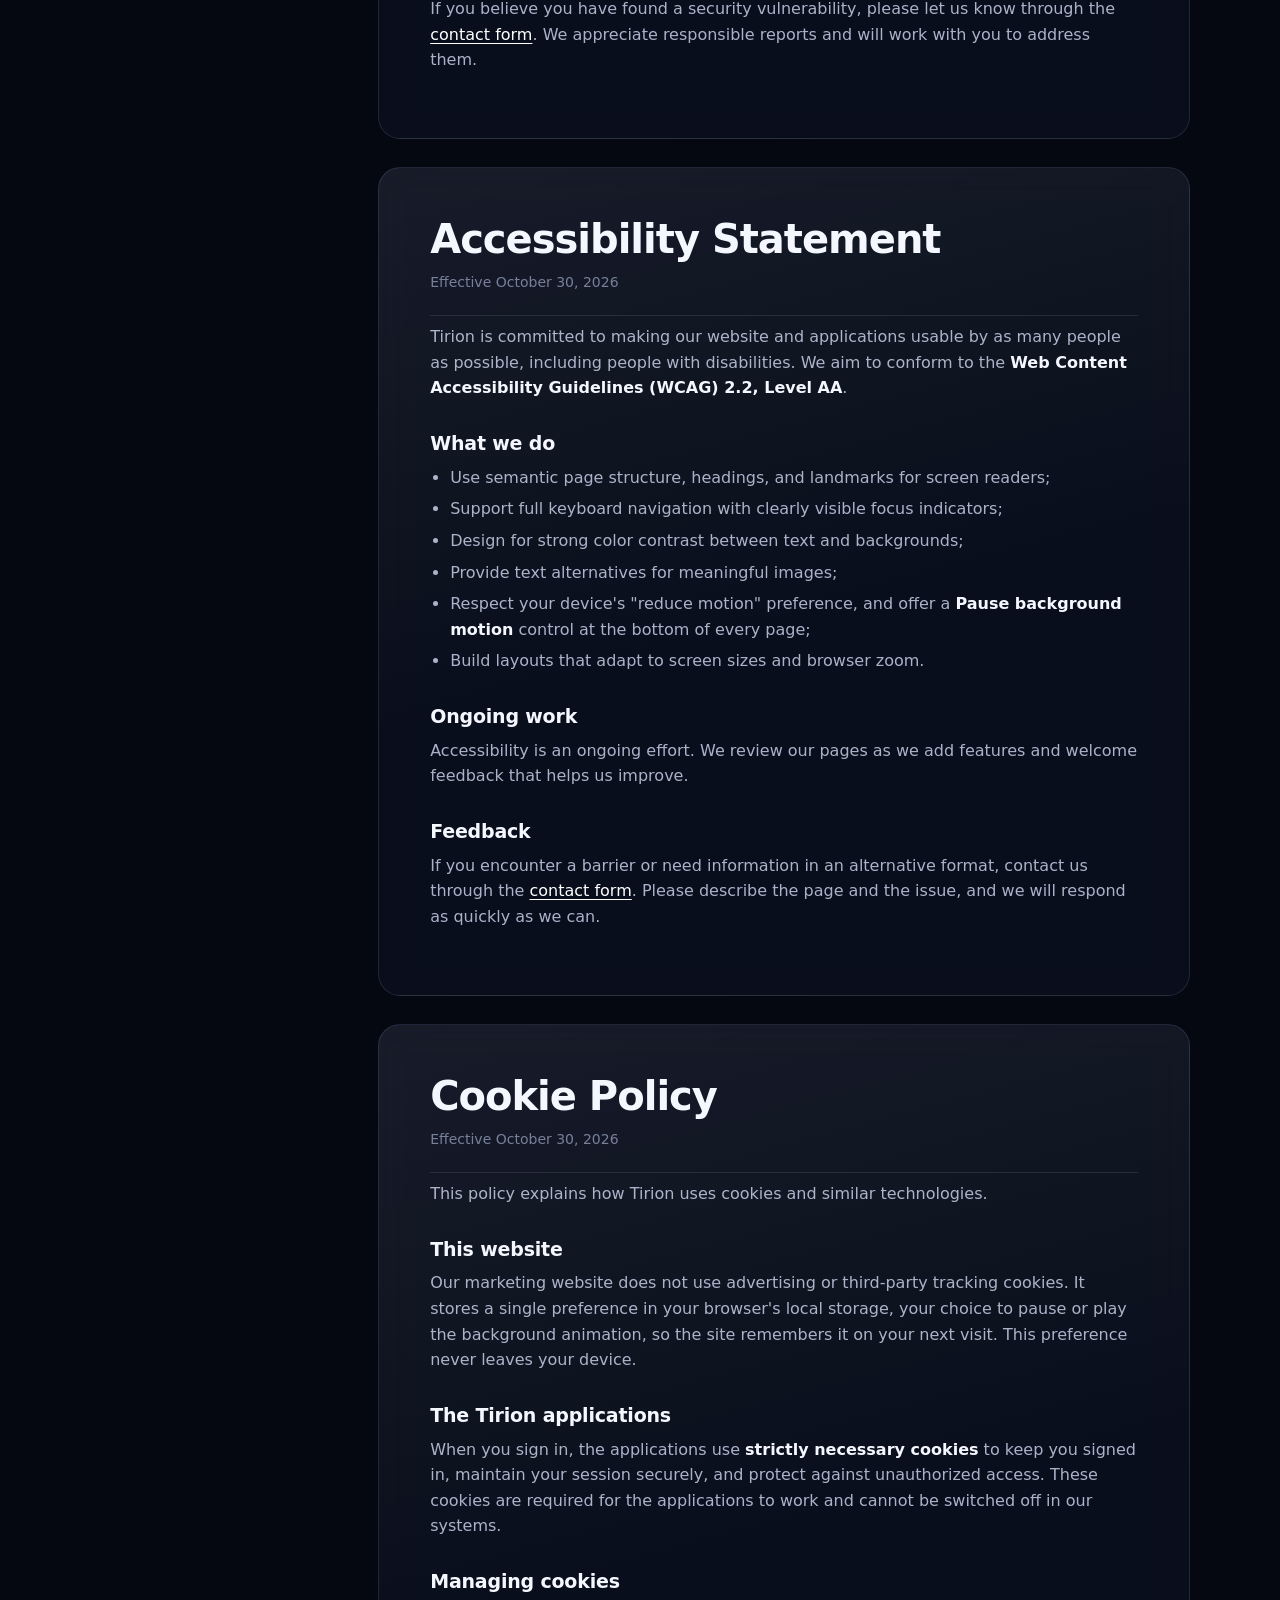
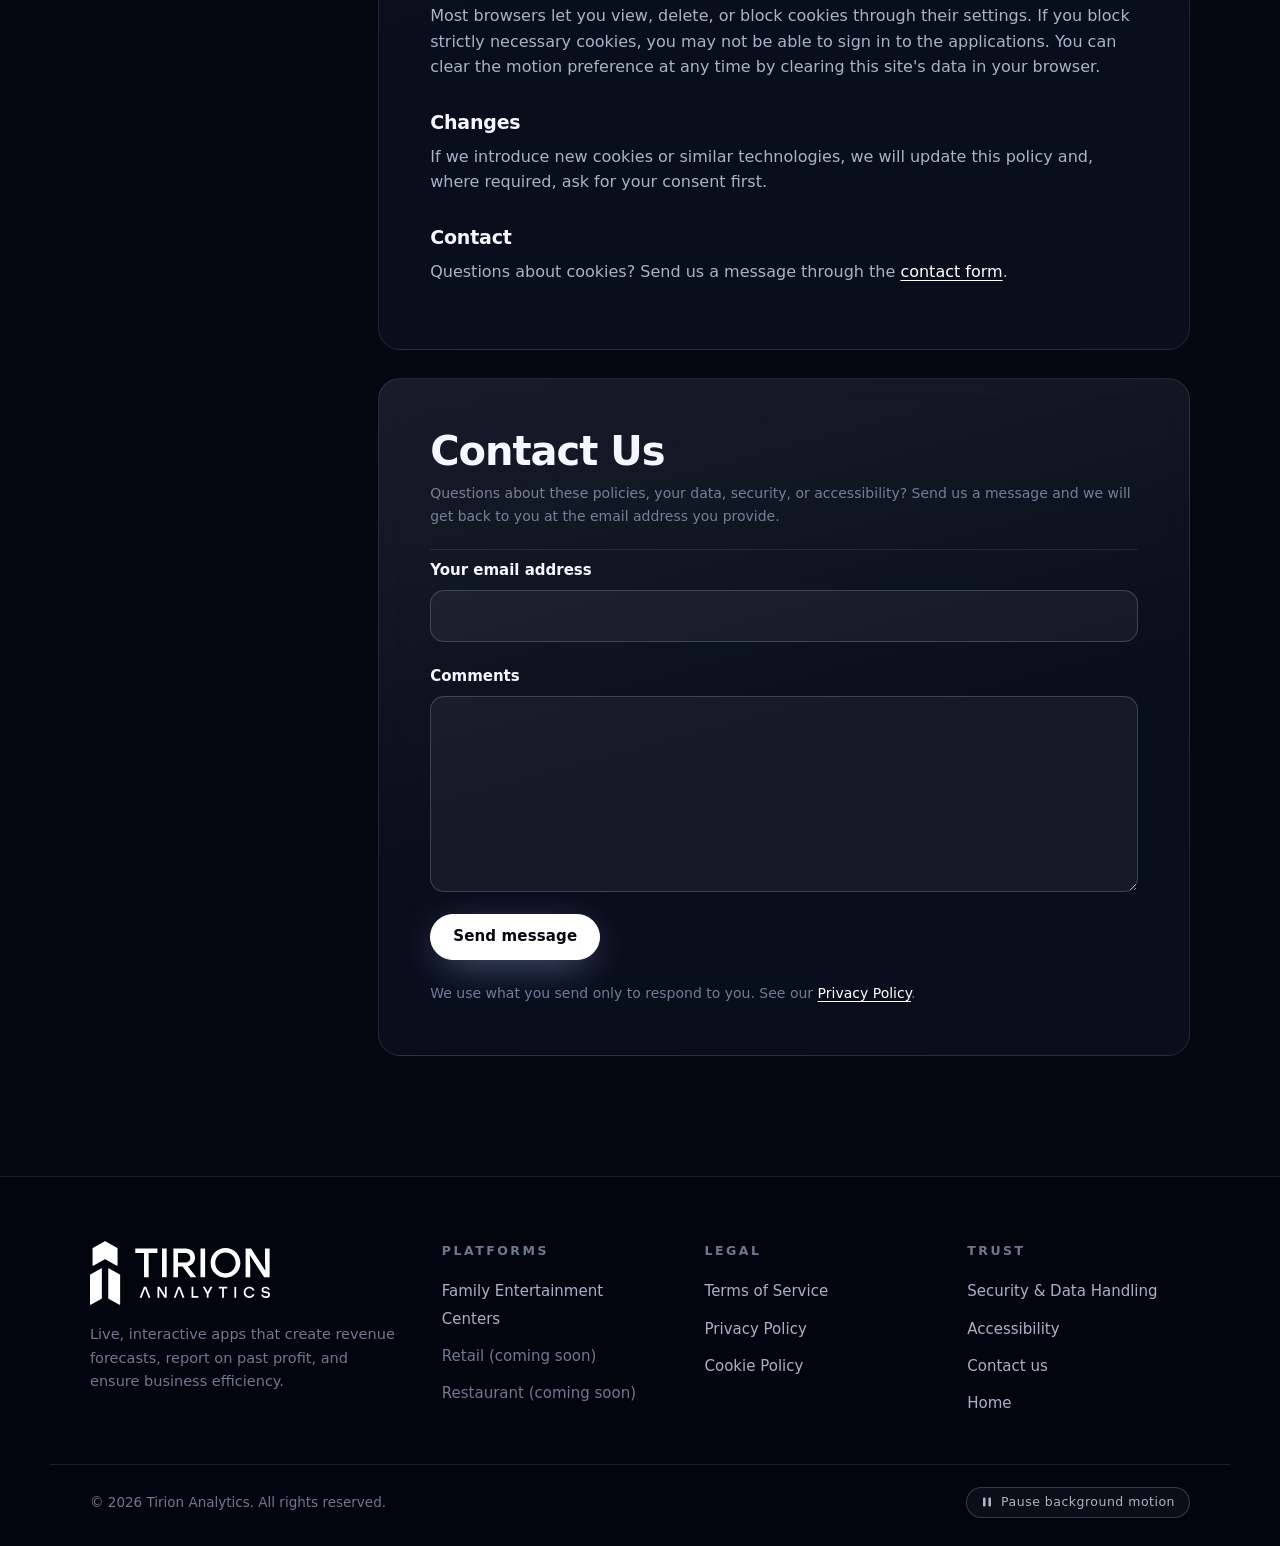
==== commit a15ac1a3: "Hero: slightly stronger text shadow on the intro paragraph Keeps the paragraph readable over the bri" ====
--- a/compliance.html
+++ b/compliance.html
@@ -7,7 +7,7 @@
   <title>Legal &amp; Compliance | Tirion Analytics</title>
   <meta name="description" content="Tirion Analytics Terms of Service, Privacy Policy, Security & Data Handling, Accessibility Statement, and Cookie Policy.">
   <link rel="icon" href="assets/favicon.svg" type="image/svg+xml">
-  <link rel="stylesheet" href="assets/site.css?v=4">
+  <link rel="stylesheet" href="assets/site.css?v=5">
   <script>document.documentElement.classList.add('js');</script>
 </head>
 <body class="page-legal" data-theme="blue">
--- a/assets/site.css
+++ b/assets/site.css
@@ -195,7 +195,7 @@
   font-size: clamp(24px, 3vw, 38px); line-height: 1.18; font-weight: 500; letter-spacing: -.02em;
   text-shadow: 0 2px 30px rgba(3, 5, 14, .9);
 }
-.hero-lede { margin: 18px auto 0; max-width: 52ch; text-align: center; text-shadow: 0 2px 24px rgba(3, 5, 14, .9); }
+.hero-lede { margin: 18px auto 0; max-width: 52ch; text-align: center; text-shadow: 0 1px 3px rgba(3, 5, 14, .55), 0 2px 24px rgba(3, 5, 14, .95); }
 .hero-actions { display: flex; flex-wrap: wrap; gap: 12px; justify-content: center; margin-top: 36px; }
 .hero .btn-ghost { background: rgba(5, 8, 20, .5); }
 .scroll-cue {
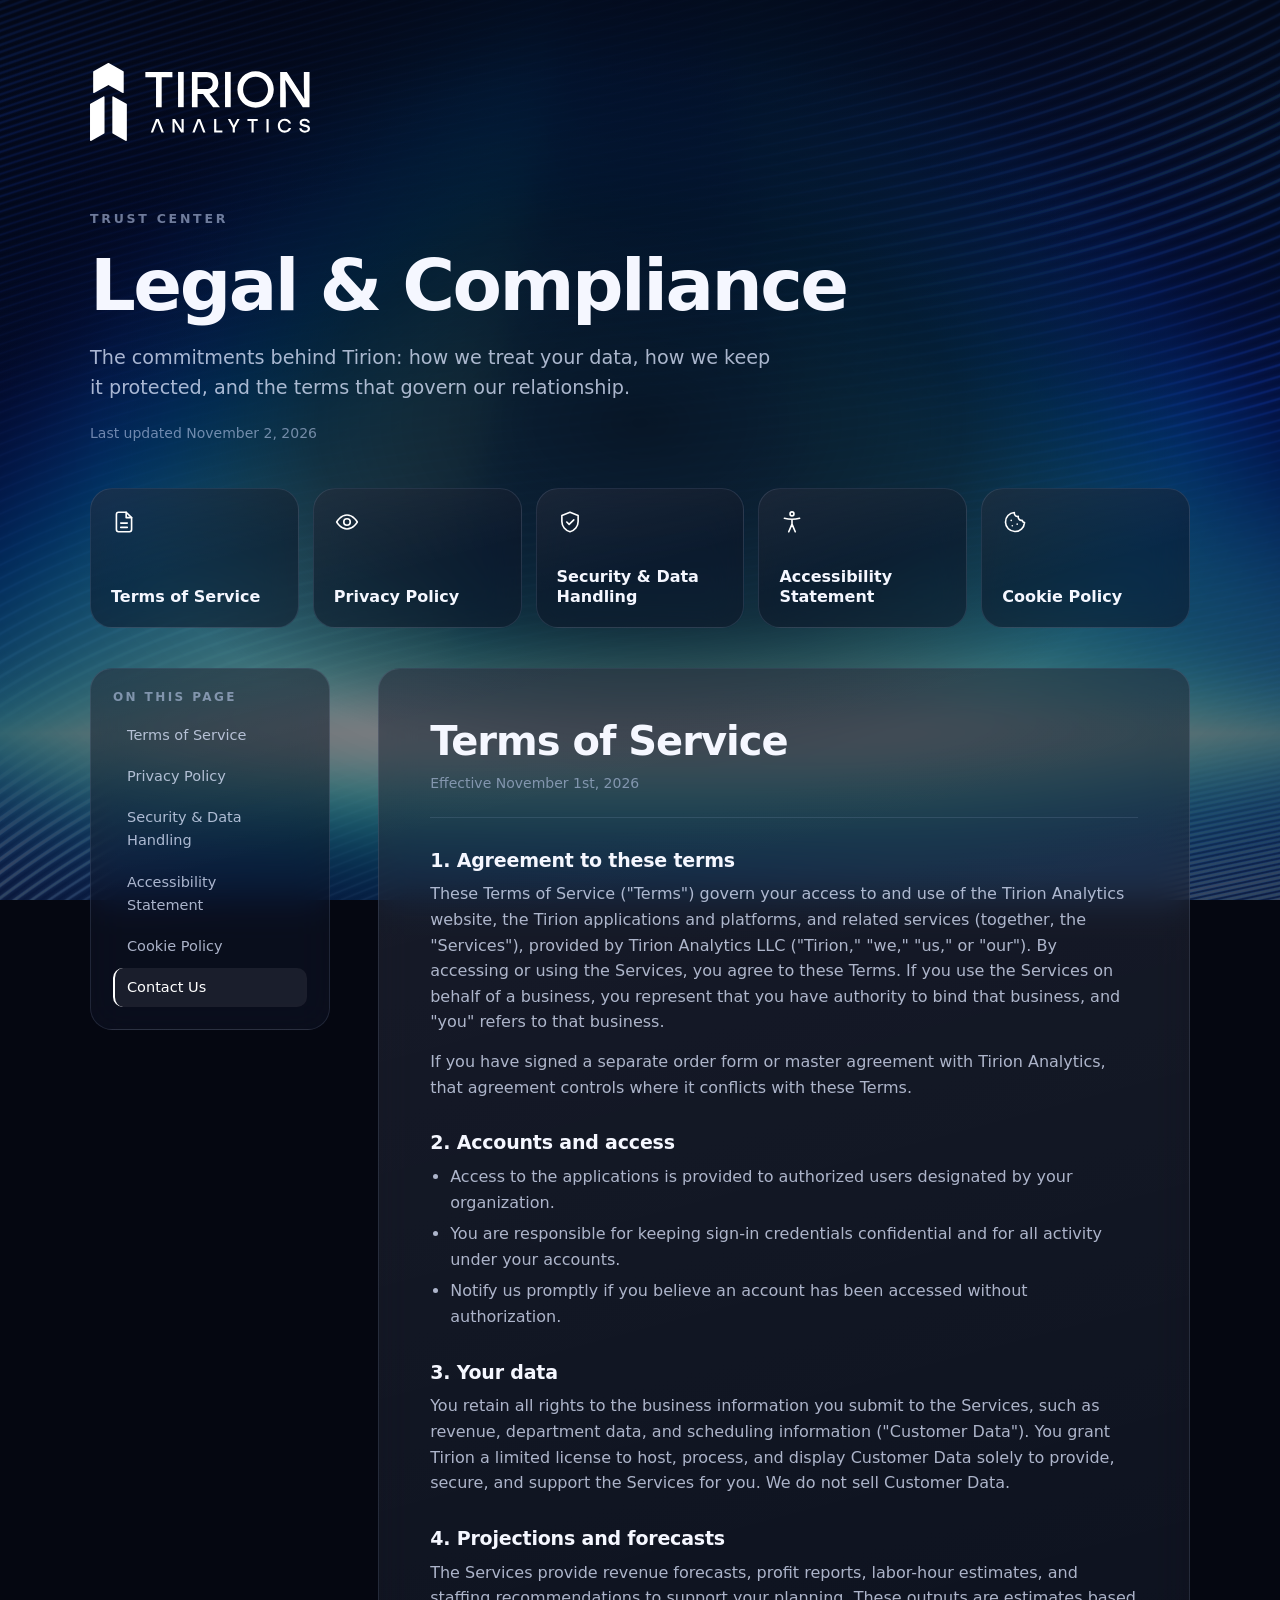
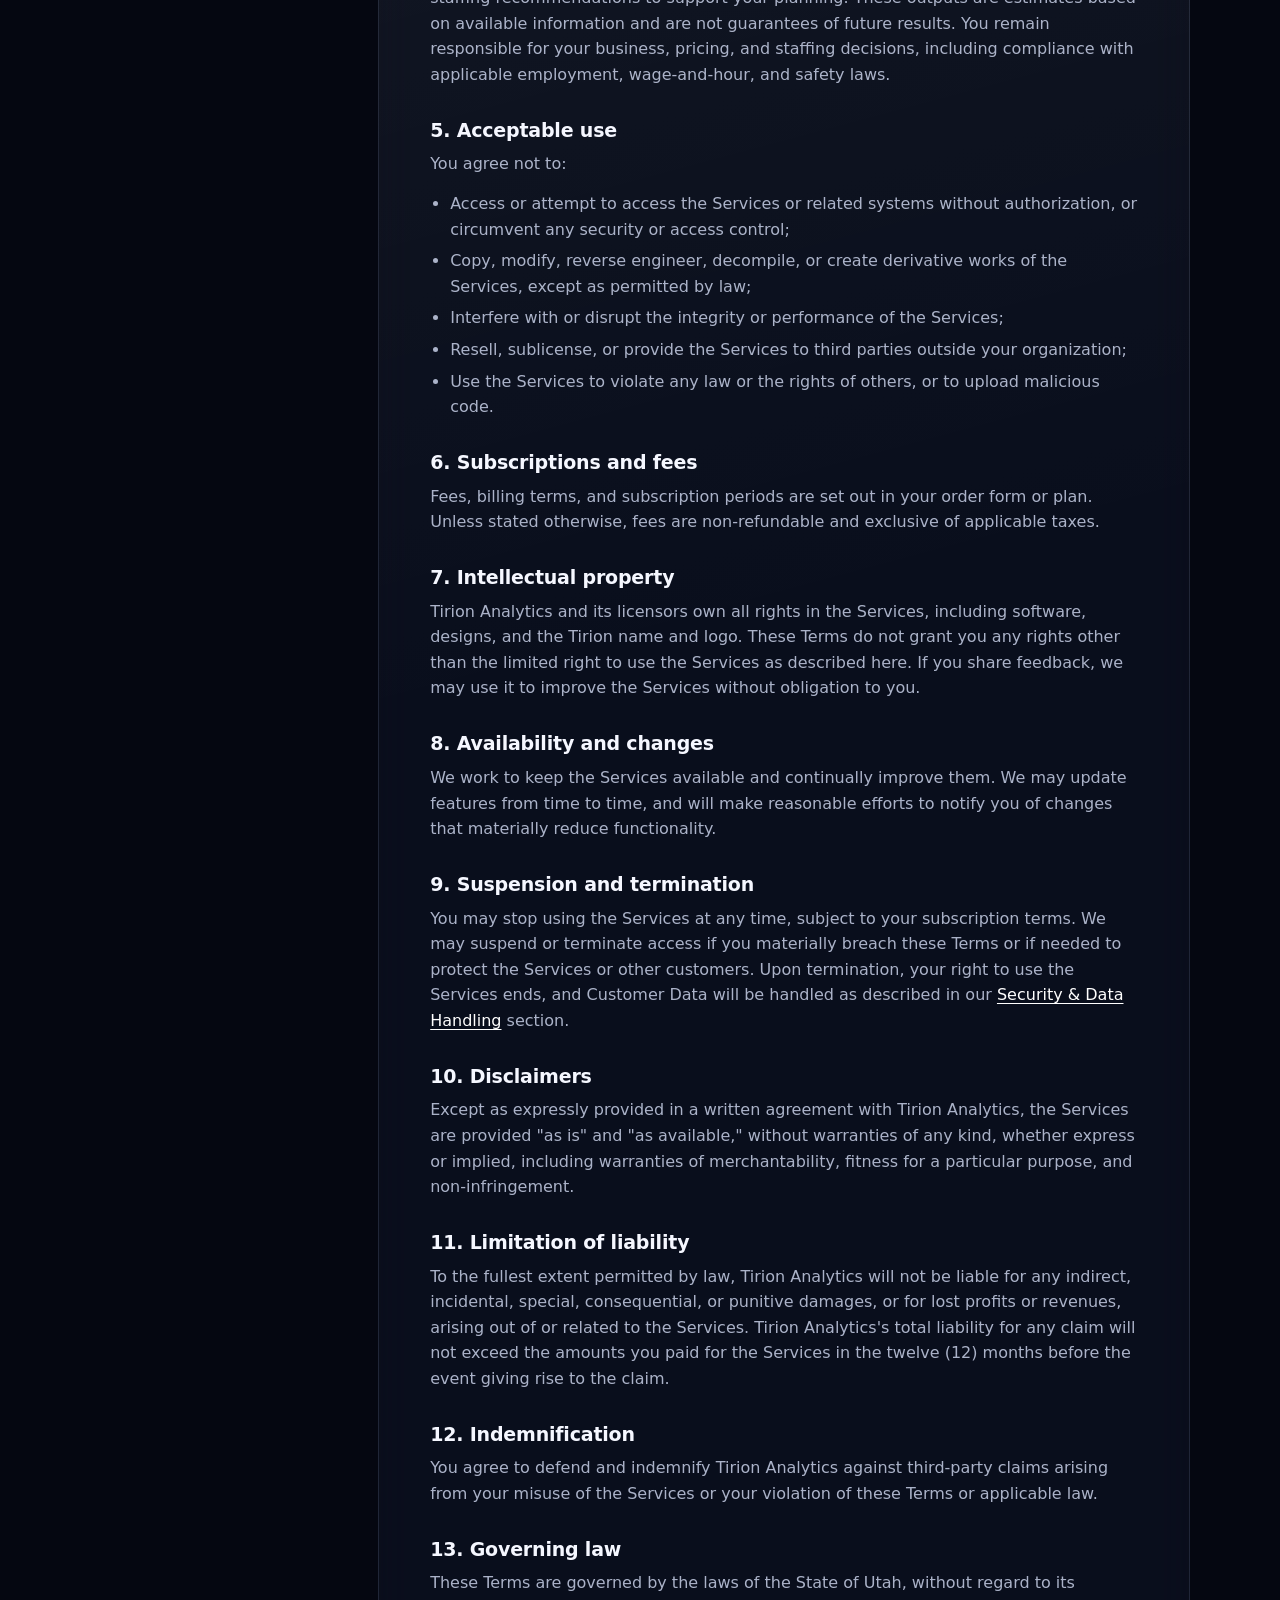
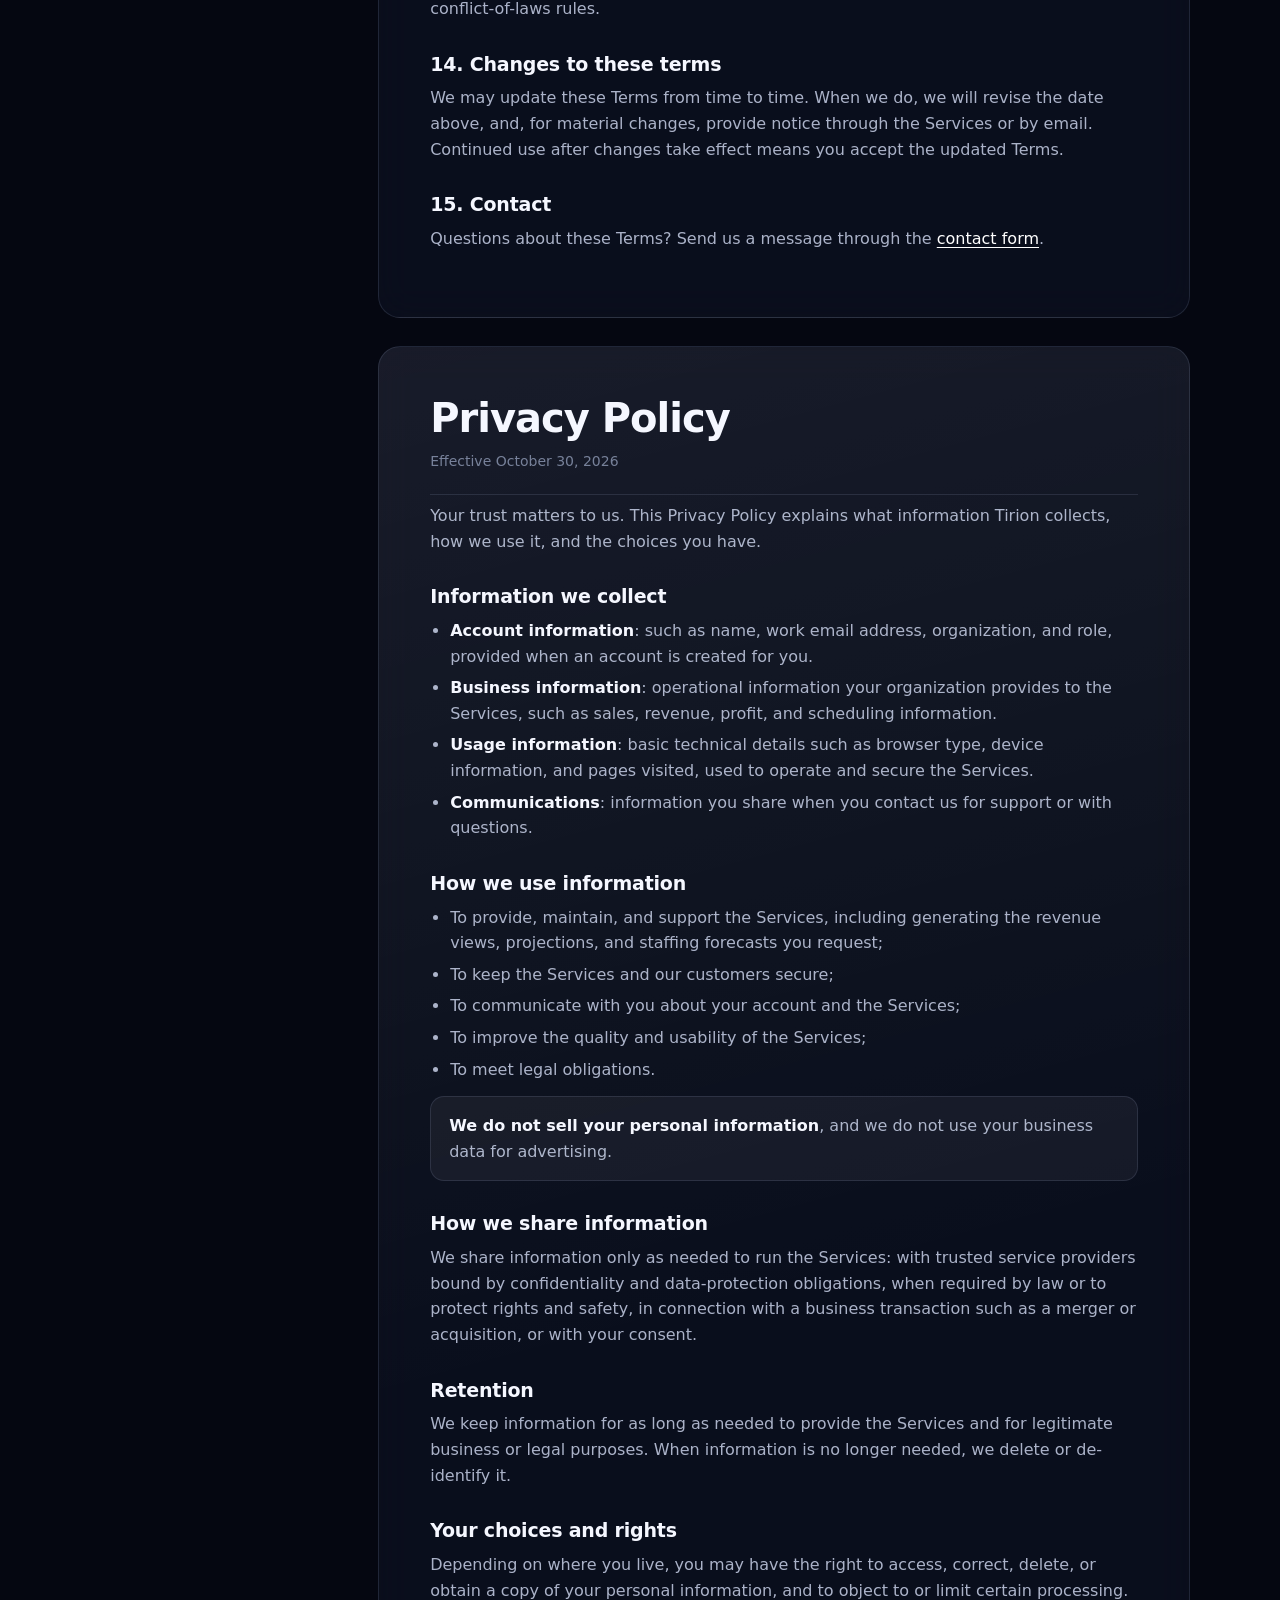
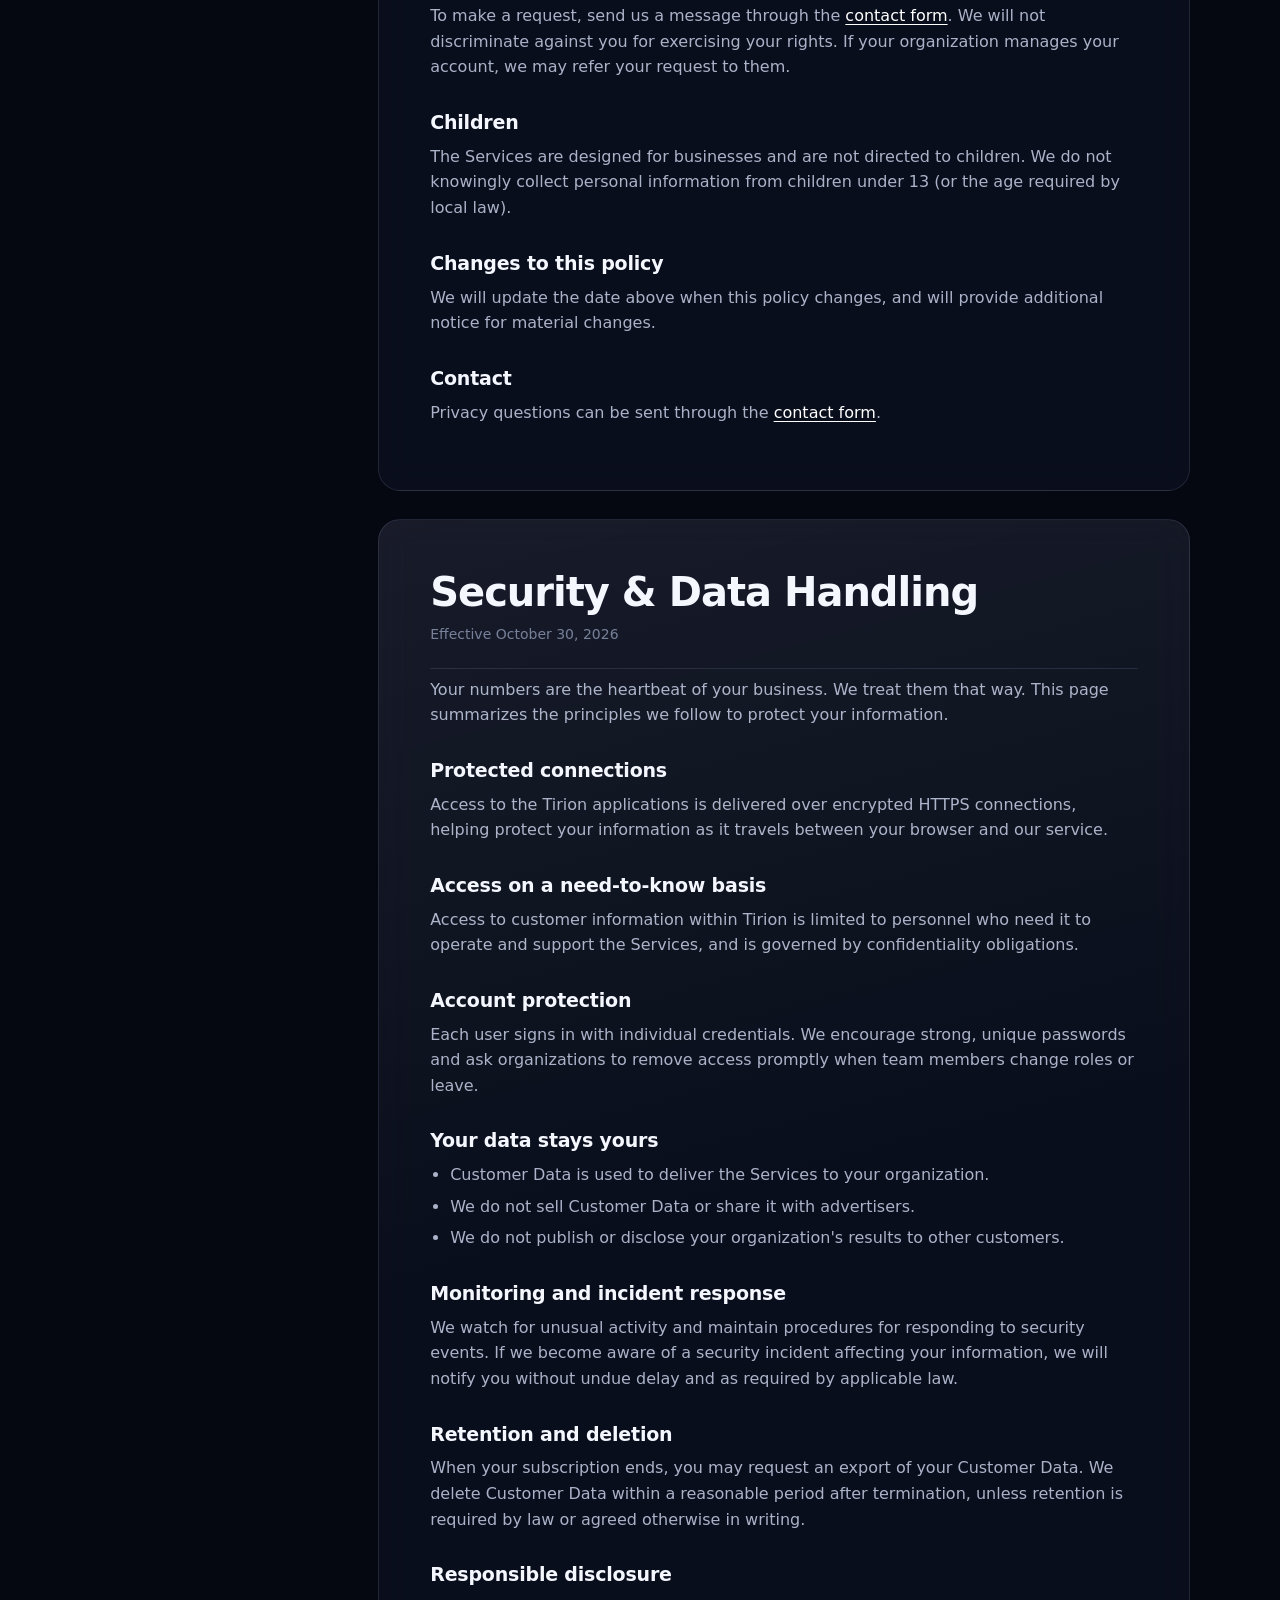
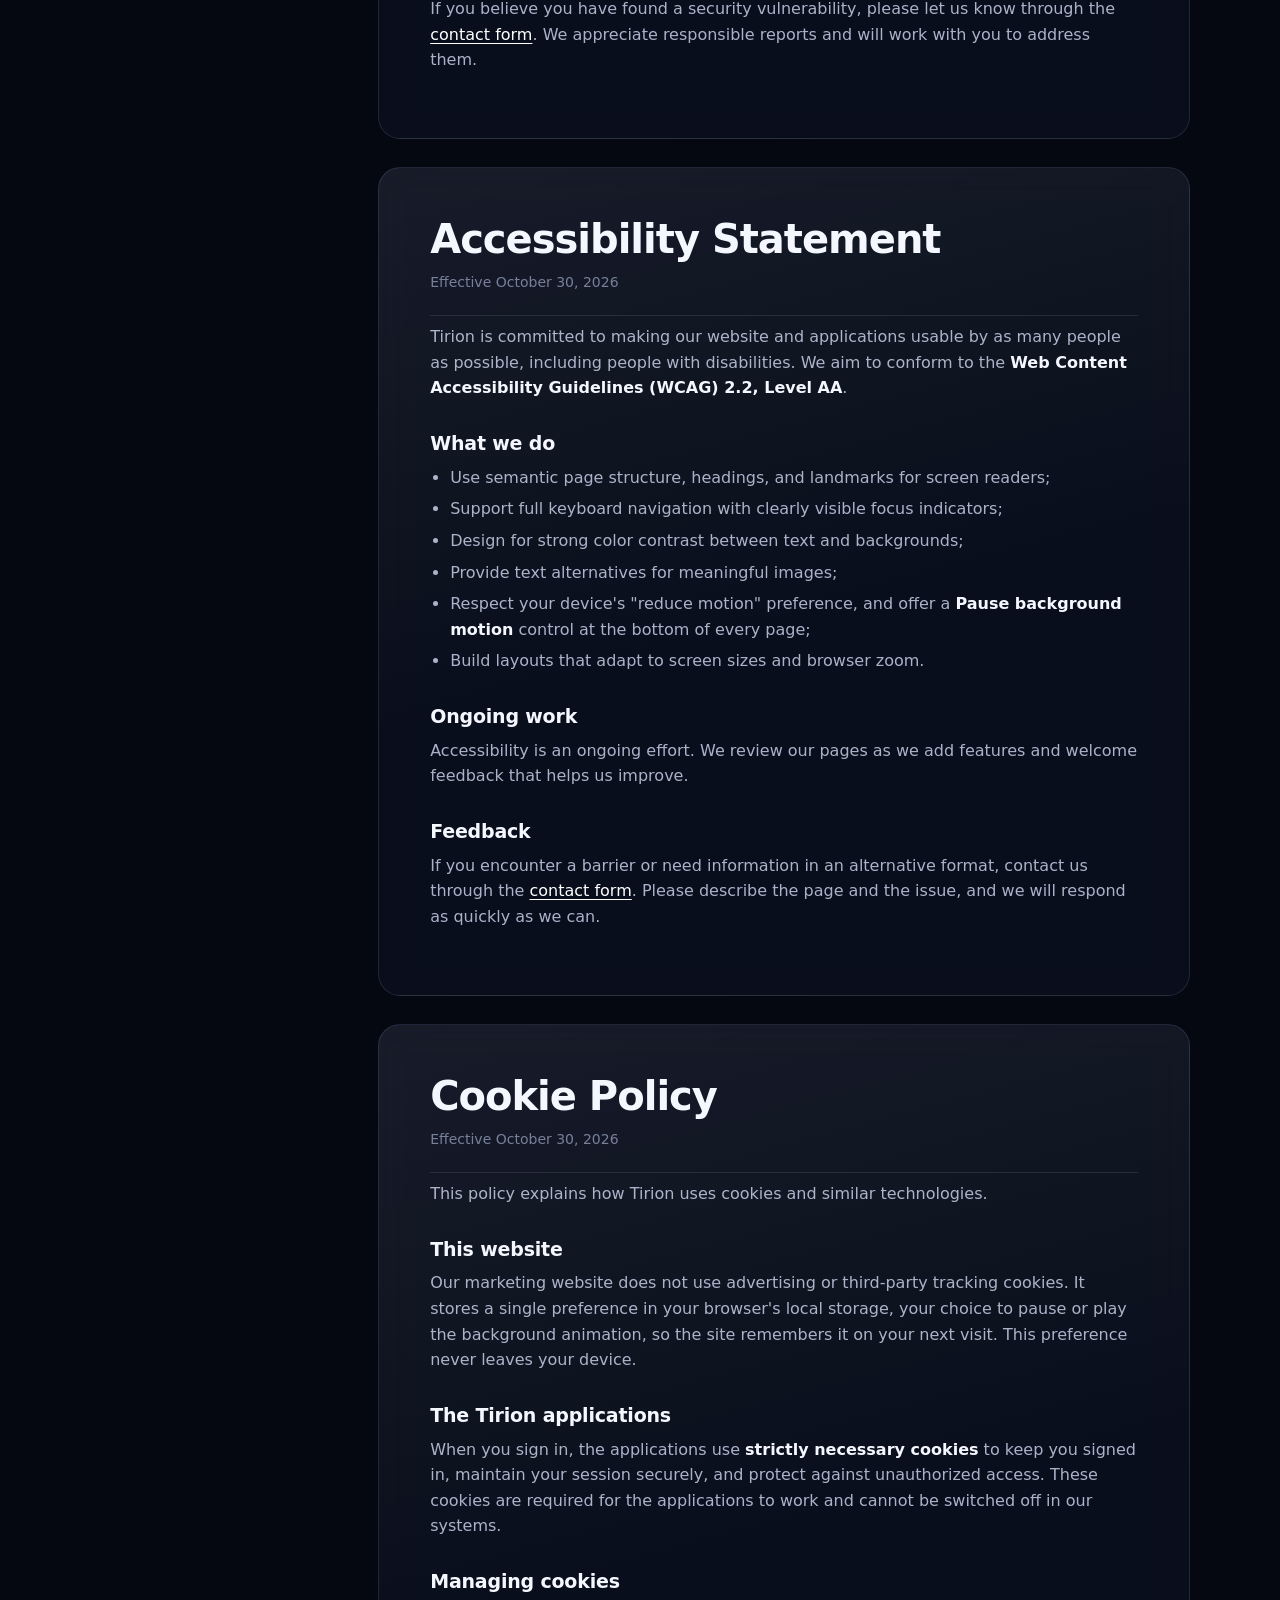
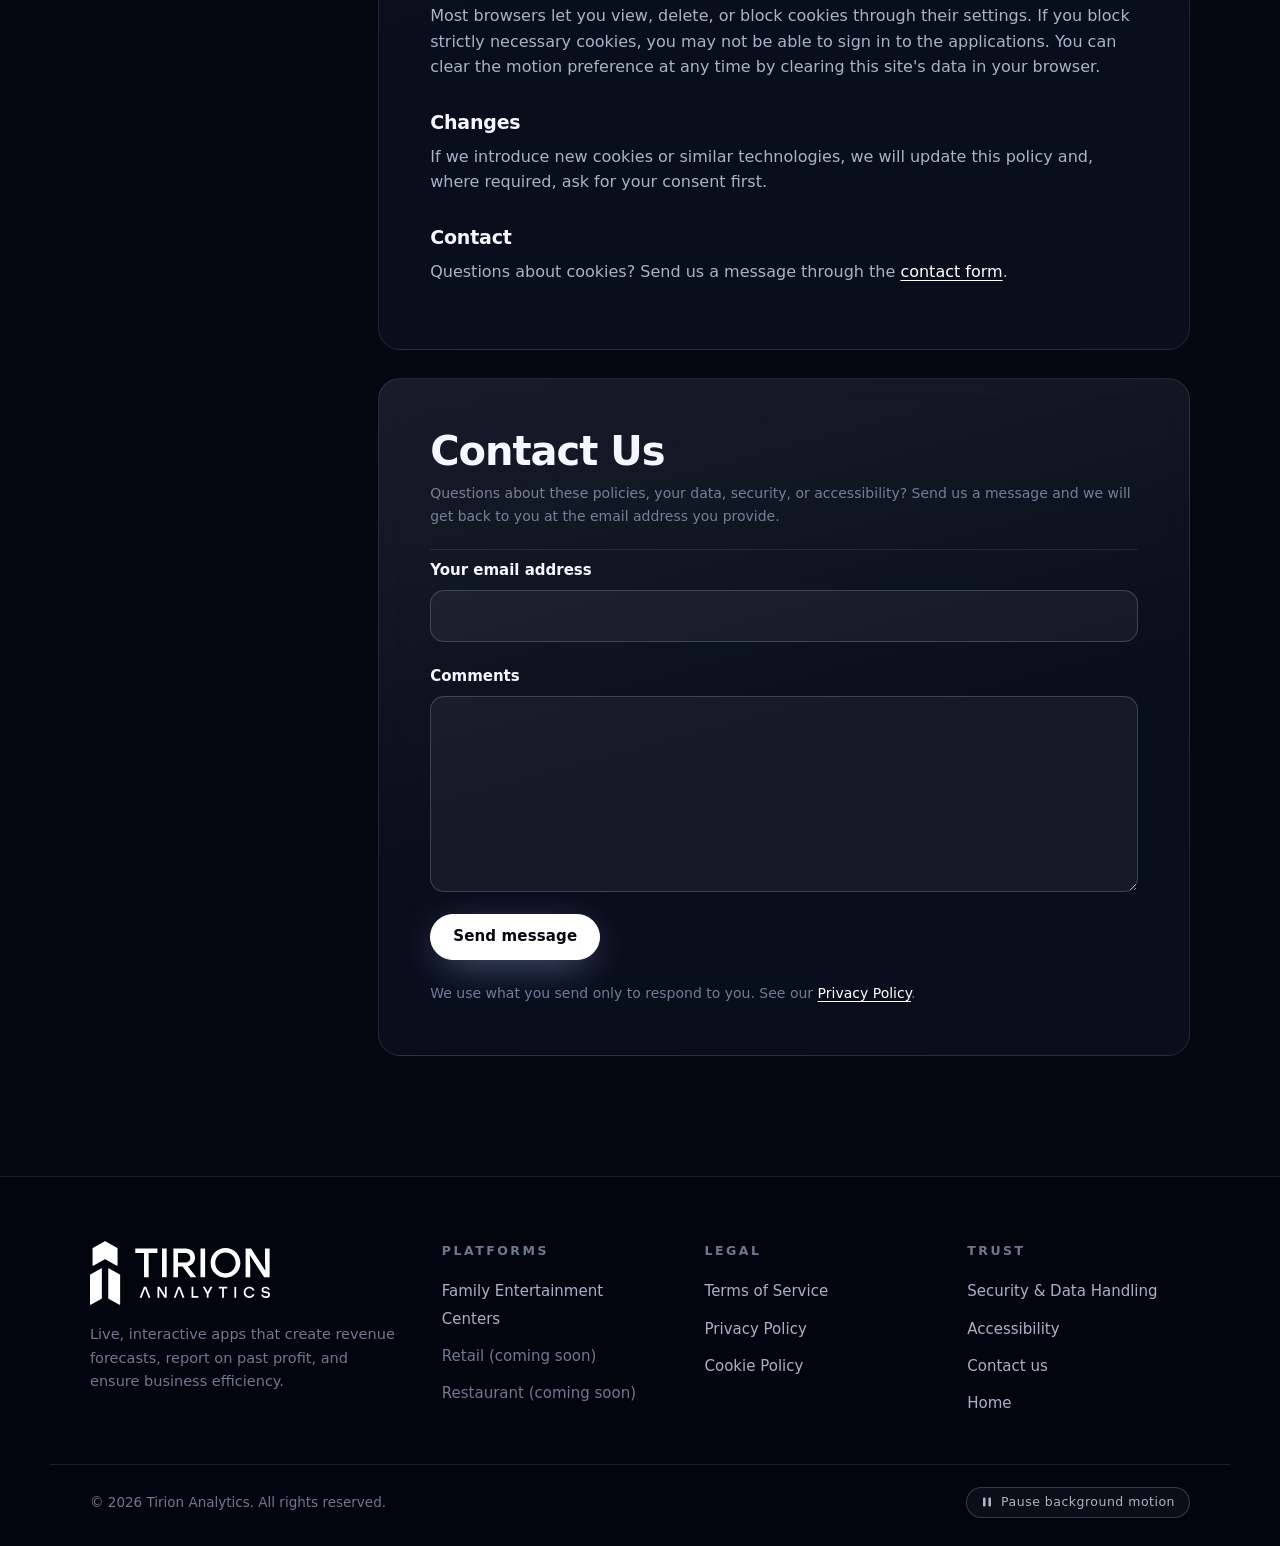
==== commit 78d5da4e: "Hero: make the intro paragraph white The light grey was hard to read over the bright blue background" ====
--- a/compliance.html
+++ b/compliance.html
@@ -7,7 +7,7 @@
   <title>Legal &amp; Compliance | Tirion Analytics</title>
   <meta name="description" content="Tirion Analytics Terms of Service, Privacy Policy, Security & Data Handling, Accessibility Statement, and Cookie Policy.">
   <link rel="icon" href="assets/favicon.svg" type="image/svg+xml">
-  <link rel="stylesheet" href="assets/site.css?v=5">
+  <link rel="stylesheet" href="assets/site.css?v=6">
   <script>document.documentElement.classList.add('js');</script>
 </head>
 <body class="page-legal" data-theme="blue">
--- a/assets/site.css
+++ b/assets/site.css
@@ -195,7 +195,7 @@
   font-size: clamp(24px, 3vw, 38px); line-height: 1.18; font-weight: 500; letter-spacing: -.02em;
   text-shadow: 0 2px 30px rgba(3, 5, 14, .9);
 }
-.hero-lede { margin: 18px auto 0; max-width: 52ch; text-align: center; text-shadow: 0 1px 3px rgba(3, 5, 14, .55), 0 2px 24px rgba(3, 5, 14, .95); }
+.hero-lede { margin: 18px auto 0; max-width: 52ch; text-align: center; color: #fff; text-shadow: 0 1px 3px rgba(3, 5, 14, .55), 0 2px 24px rgba(3, 5, 14, .95); }
 .hero-actions { display: flex; flex-wrap: wrap; gap: 12px; justify-content: center; margin-top: 36px; }
 .hero .btn-ghost { background: rgba(5, 8, 20, .5); }
 .scroll-cue {
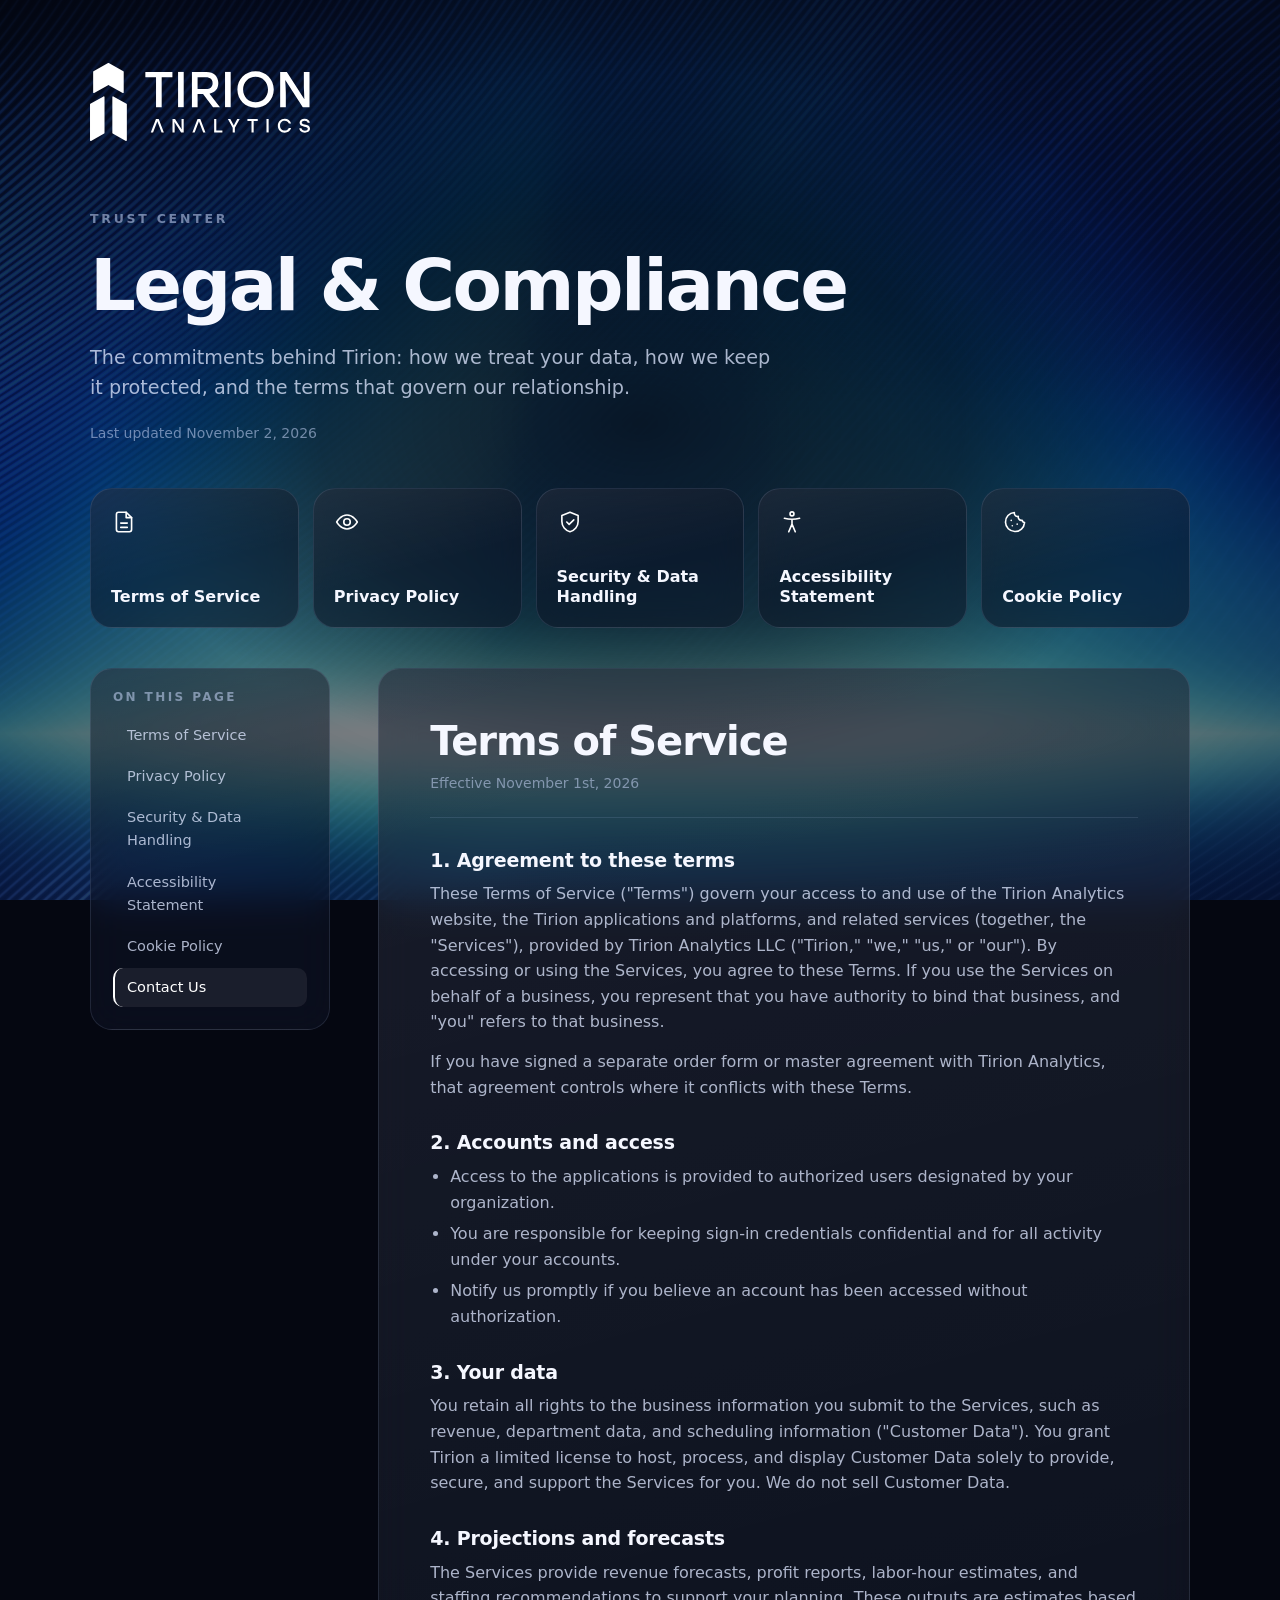
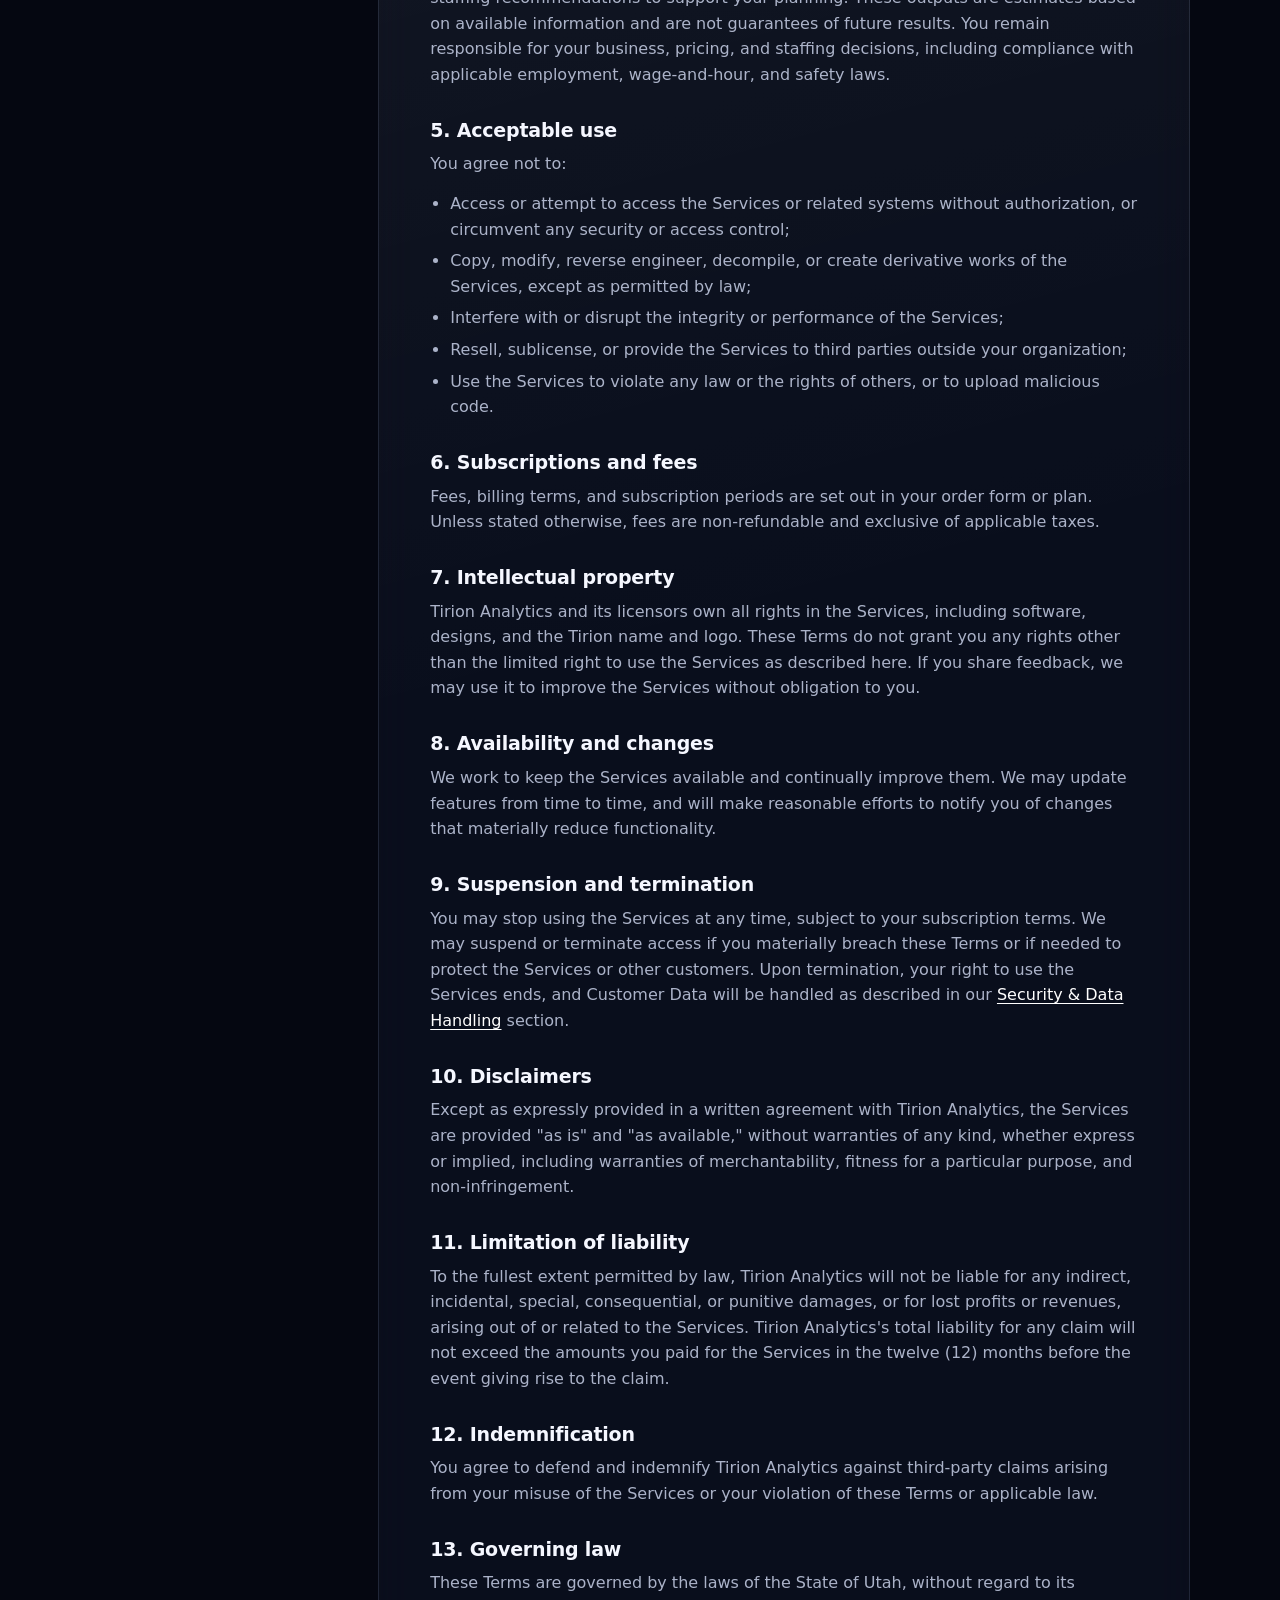
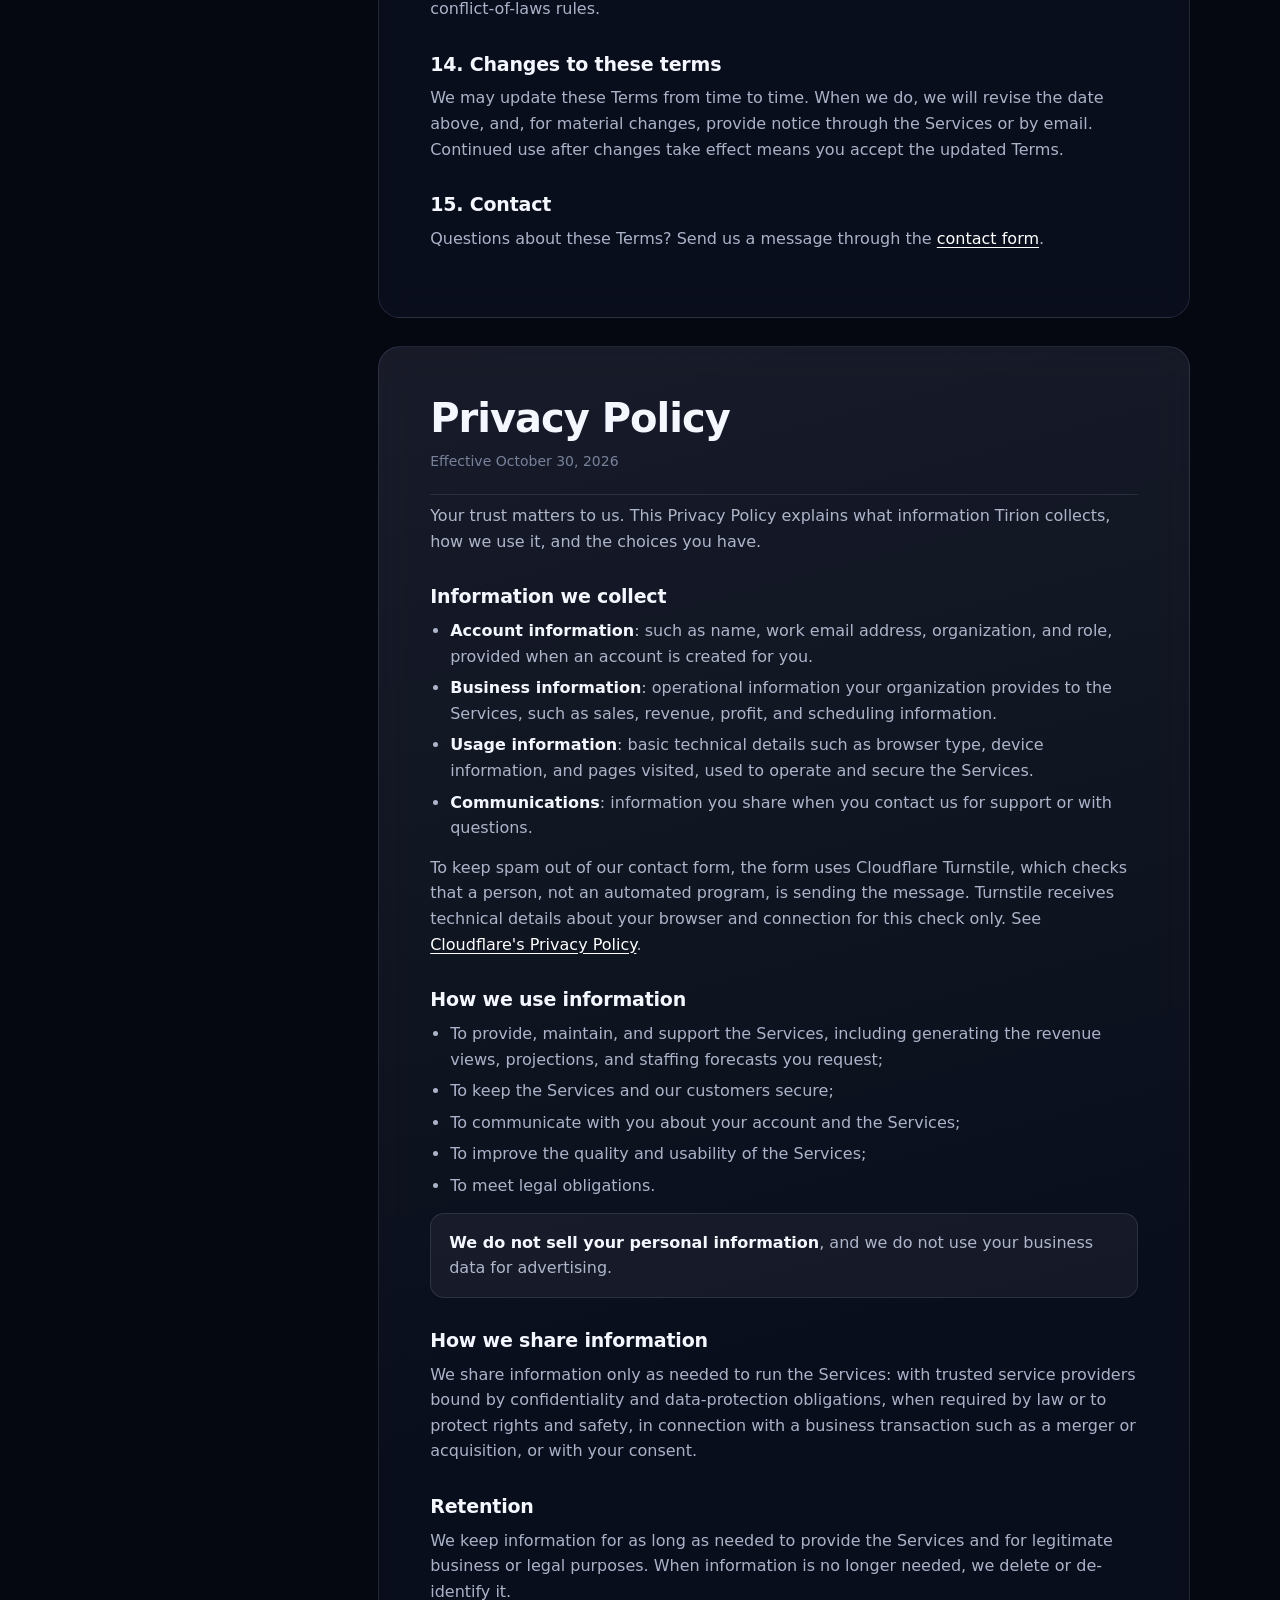
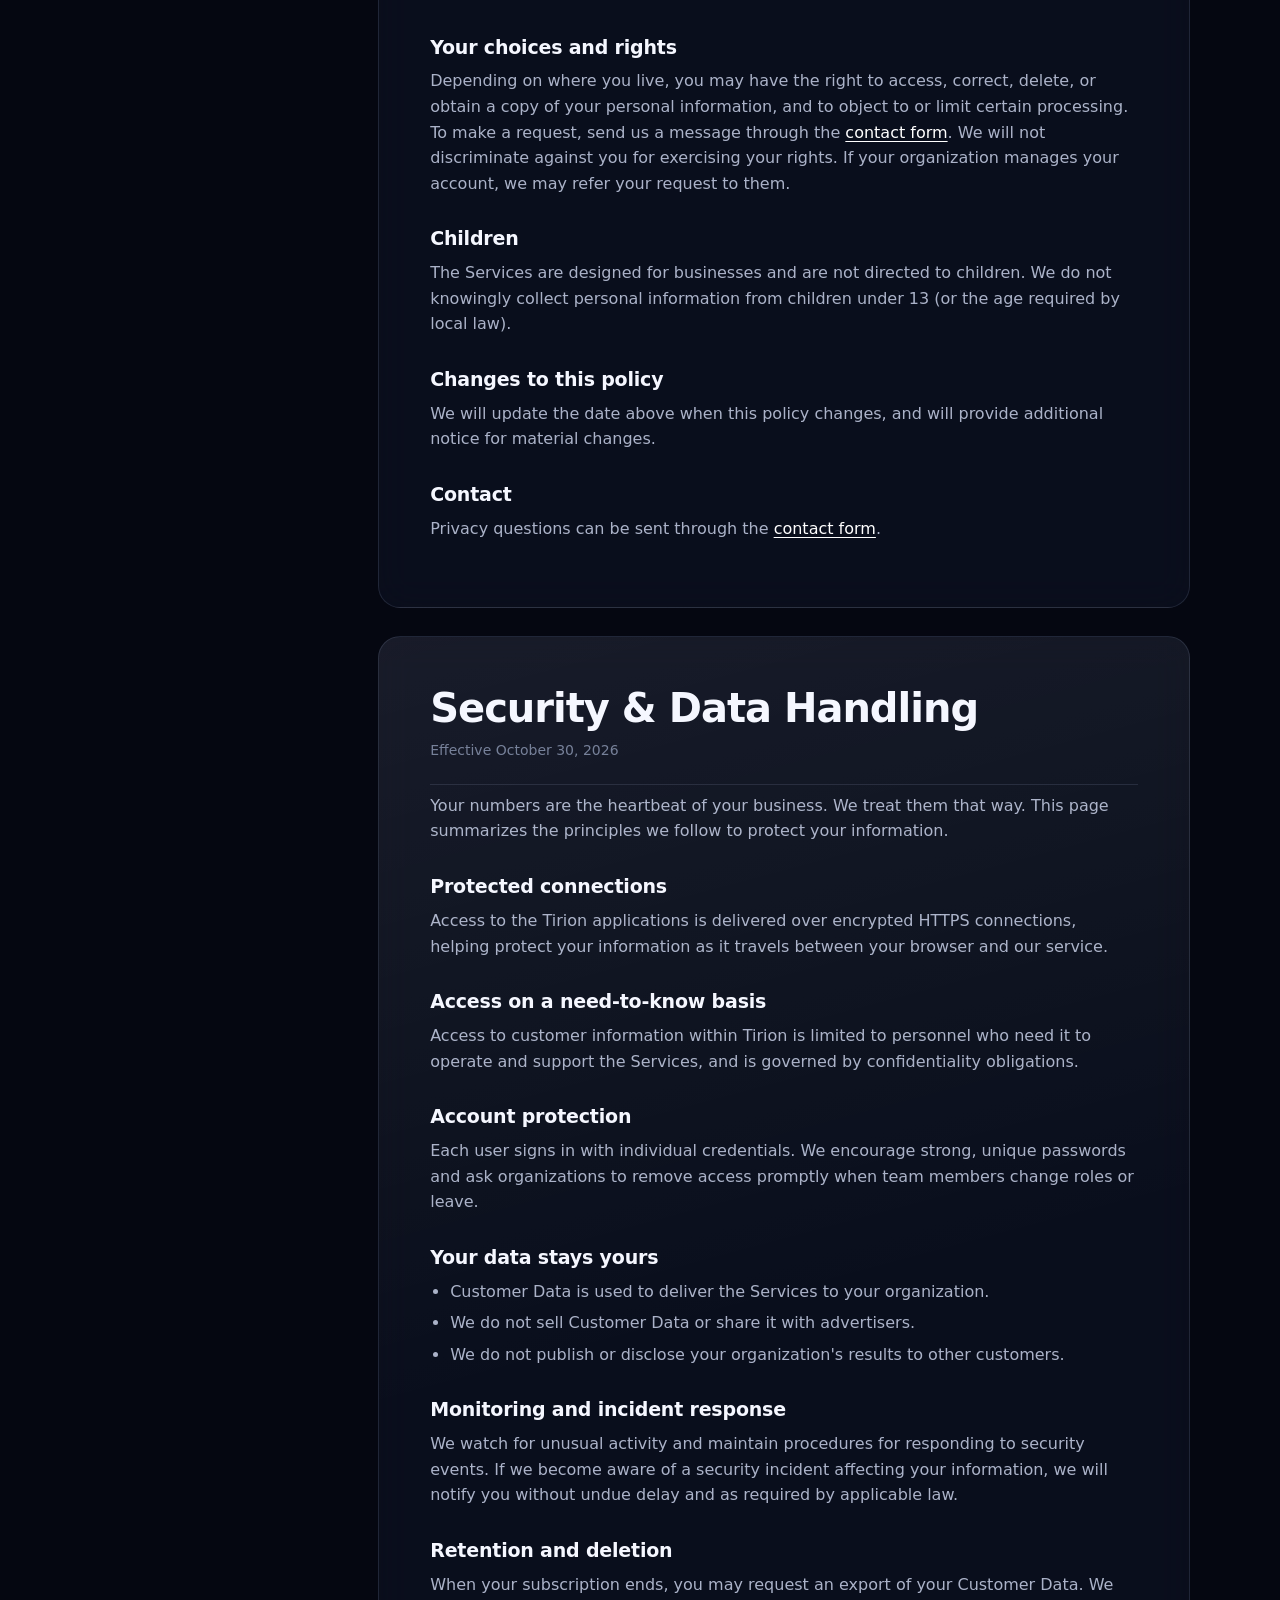
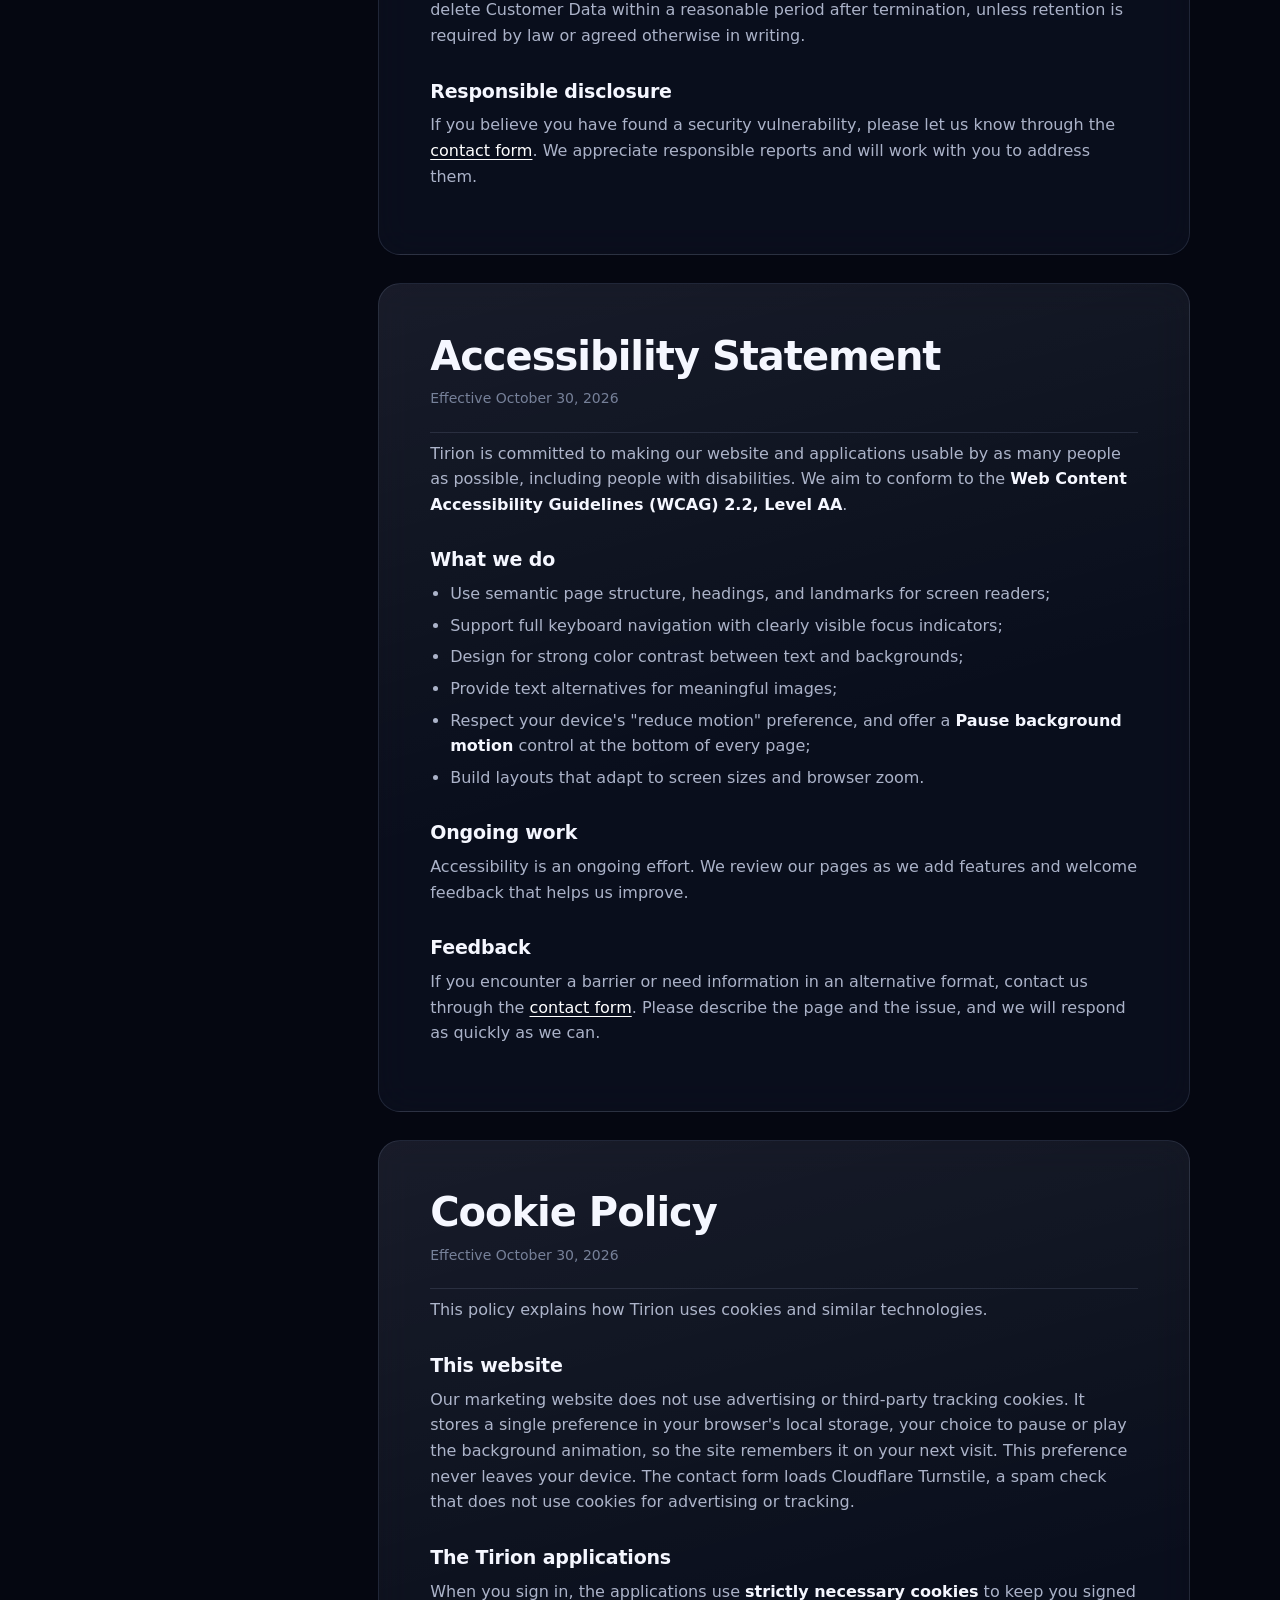
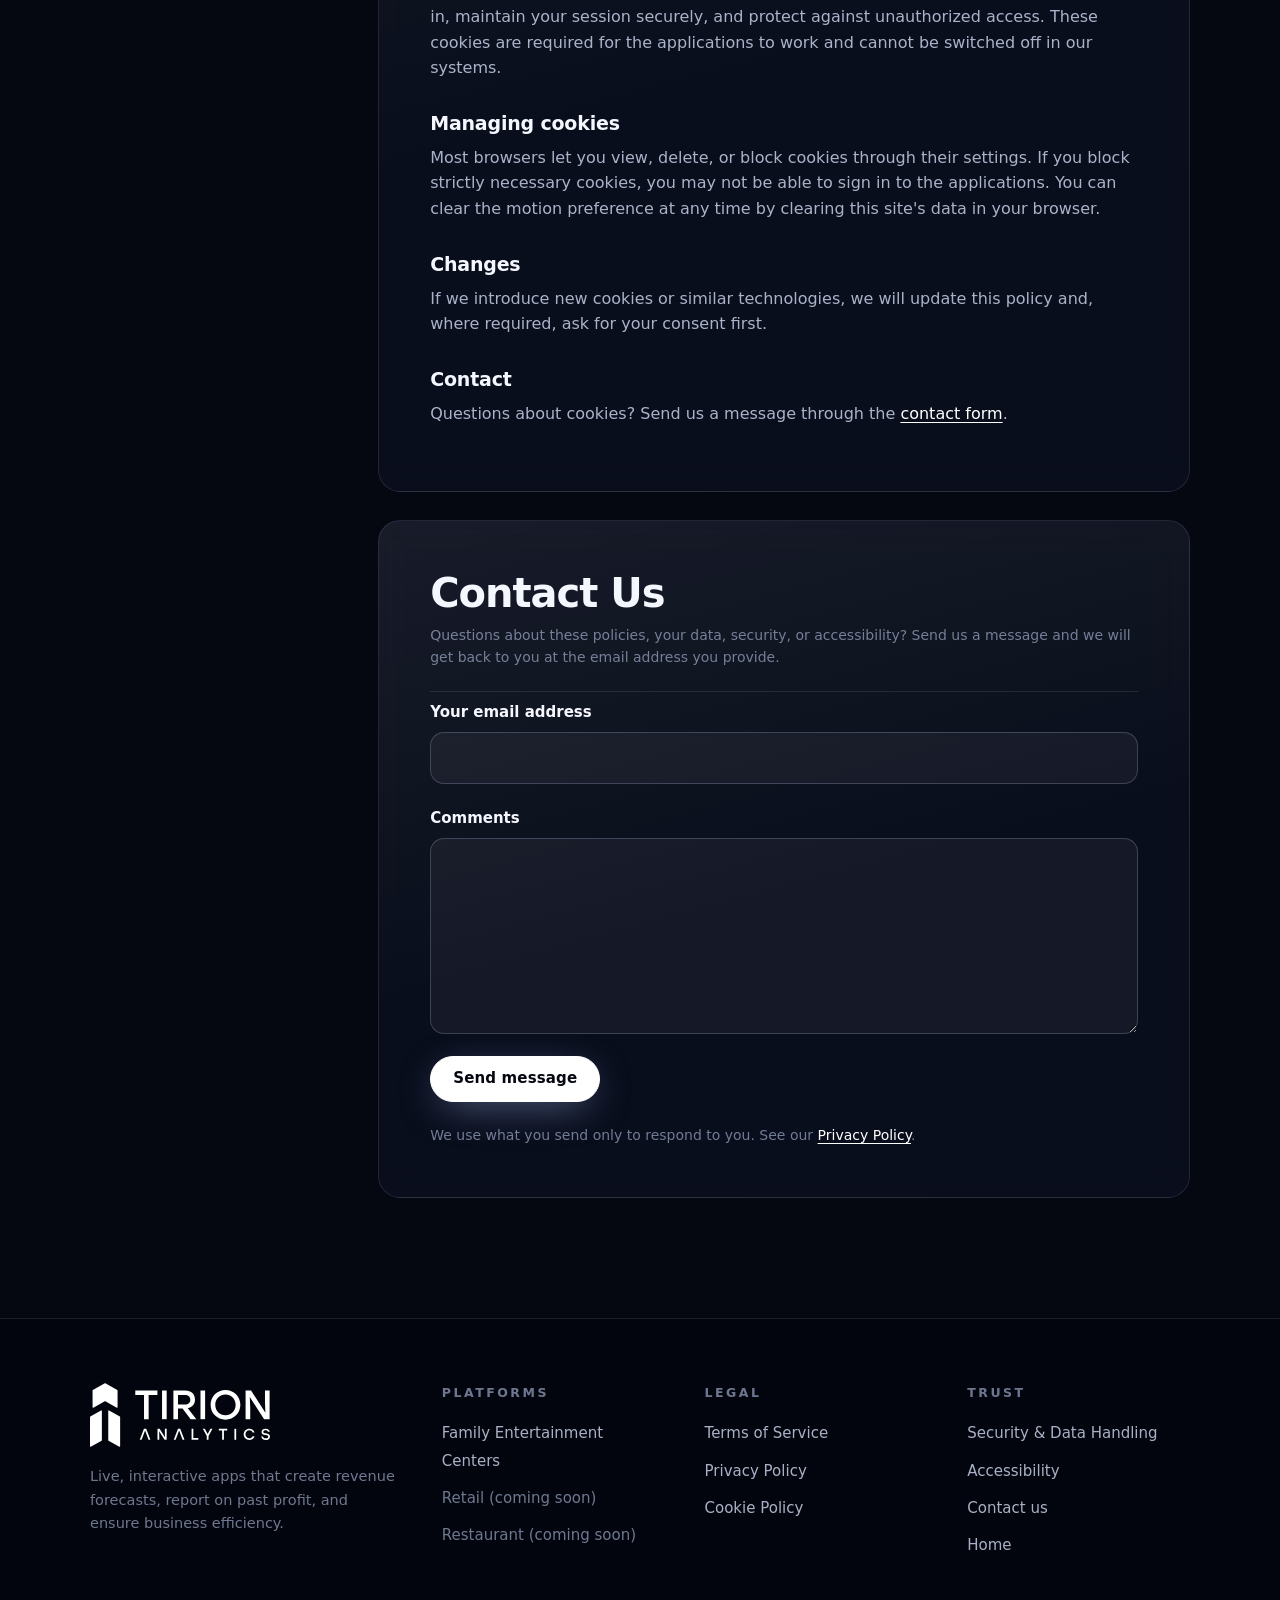
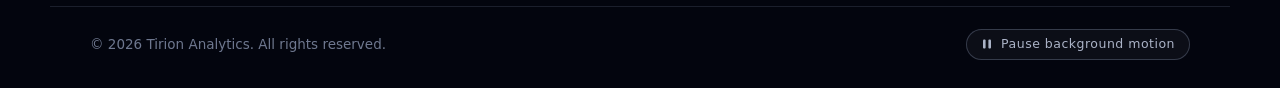
==== commit de73bc56: "Contact form: add Cloudflare Turnstile spam check Adds the Turnstile widget to the contact page and " ====
--- a/compliance.html
+++ b/compliance.html
@@ -7,7 +7,7 @@
   <title>Legal &amp; Compliance | Tirion Analytics</title>
   <meta name="description" content="Tirion Analytics Terms of Service, Privacy Policy, Security & Data Handling, Accessibility Statement, and Cookie Policy.">
   <link rel="icon" href="assets/favicon.svg" type="image/svg+xml">
-  <link rel="stylesheet" href="assets/site.css?v=6">
+  <link rel="stylesheet" href="assets/site.css?v=7">
   <script>document.documentElement.classList.add('js');</script>
 </head>
 <body class="page-legal" data-theme="blue">
@@ -151,6 +151,7 @@
               <li><strong>Usage information</strong>: basic technical details such as browser type, device information, and pages visited, used to operate and secure the Services.</li>
               <li><strong>Communications</strong>: information you share when you contact us for support or with questions.</li>
             </ul>
+            <p>To keep spam out of our contact form, the form uses Cloudflare Turnstile, which checks that a person, not an automated program, is sending the message. Turnstile receives technical details about your browser and connection for this check only. See <a href="https://www.cloudflare.com/privacypolicy/" rel="noopener">Cloudflare's Privacy Policy</a>.</p>
 
             <h3>How we use information</h3>
             <ul>
@@ -253,7 +254,7 @@
             <p>This policy explains how Tirion uses cookies and similar technologies.</p>
 
             <h3>This website</h3>
-            <p>Our marketing website does not use advertising or third-party tracking cookies. It stores a single preference in your browser's local storage, your choice to pause or play the background animation, so the site remembers it on your next visit. This preference never leaves your device.</p>
+            <p>Our marketing website does not use advertising or third-party tracking cookies. It stores a single preference in your browser's local storage, your choice to pause or play the background animation, so the site remembers it on your next visit. This preference never leaves your device. The contact form loads Cloudflare Turnstile, a spam check that does not use cookies for advertising or tracking.</p>
 
             <h3>The Tirion applications</h3>
             <p>When you sign in, the applications use <strong>strictly necessary cookies</strong> to keep you signed in, maintain your session securely, and protect against unauthorized access. These cookies are required for the applications to work and cannot be switched off in our systems.</p>
@@ -346,6 +347,6 @@
   </div>
 
   <script src="assets/background.js?v=4"></script>
-  <script src="assets/site.js?v=4"></script>
+  <script src="assets/site.js?v=5"></script>
 </body>
 </html>
--- a/assets/site.css
+++ b/assets/site.css
@@ -594,6 +594,7 @@
 .field [aria-invalid="true"] { border-color: var(--rose); }
 .field-error { margin: 0; color: #ffb3c0; font-size: 14px; }
 .field-trap { position: absolute; left: -10000px; width: 1px; height: 1px; overflow: hidden; }
+.cf-turnstile { min-height: 65px; } /* Holds the widget's space so the button doesn't jump when it loads. */
 .contact-actions { display: flex; flex-wrap: wrap; align-items: center; gap: 16px; }
 .contact-actions .btn[disabled] { opacity: .6; cursor: progress; transform: none; }
 .contact-status { margin: 0; color: var(--ink-2); font-size: 15px; }
